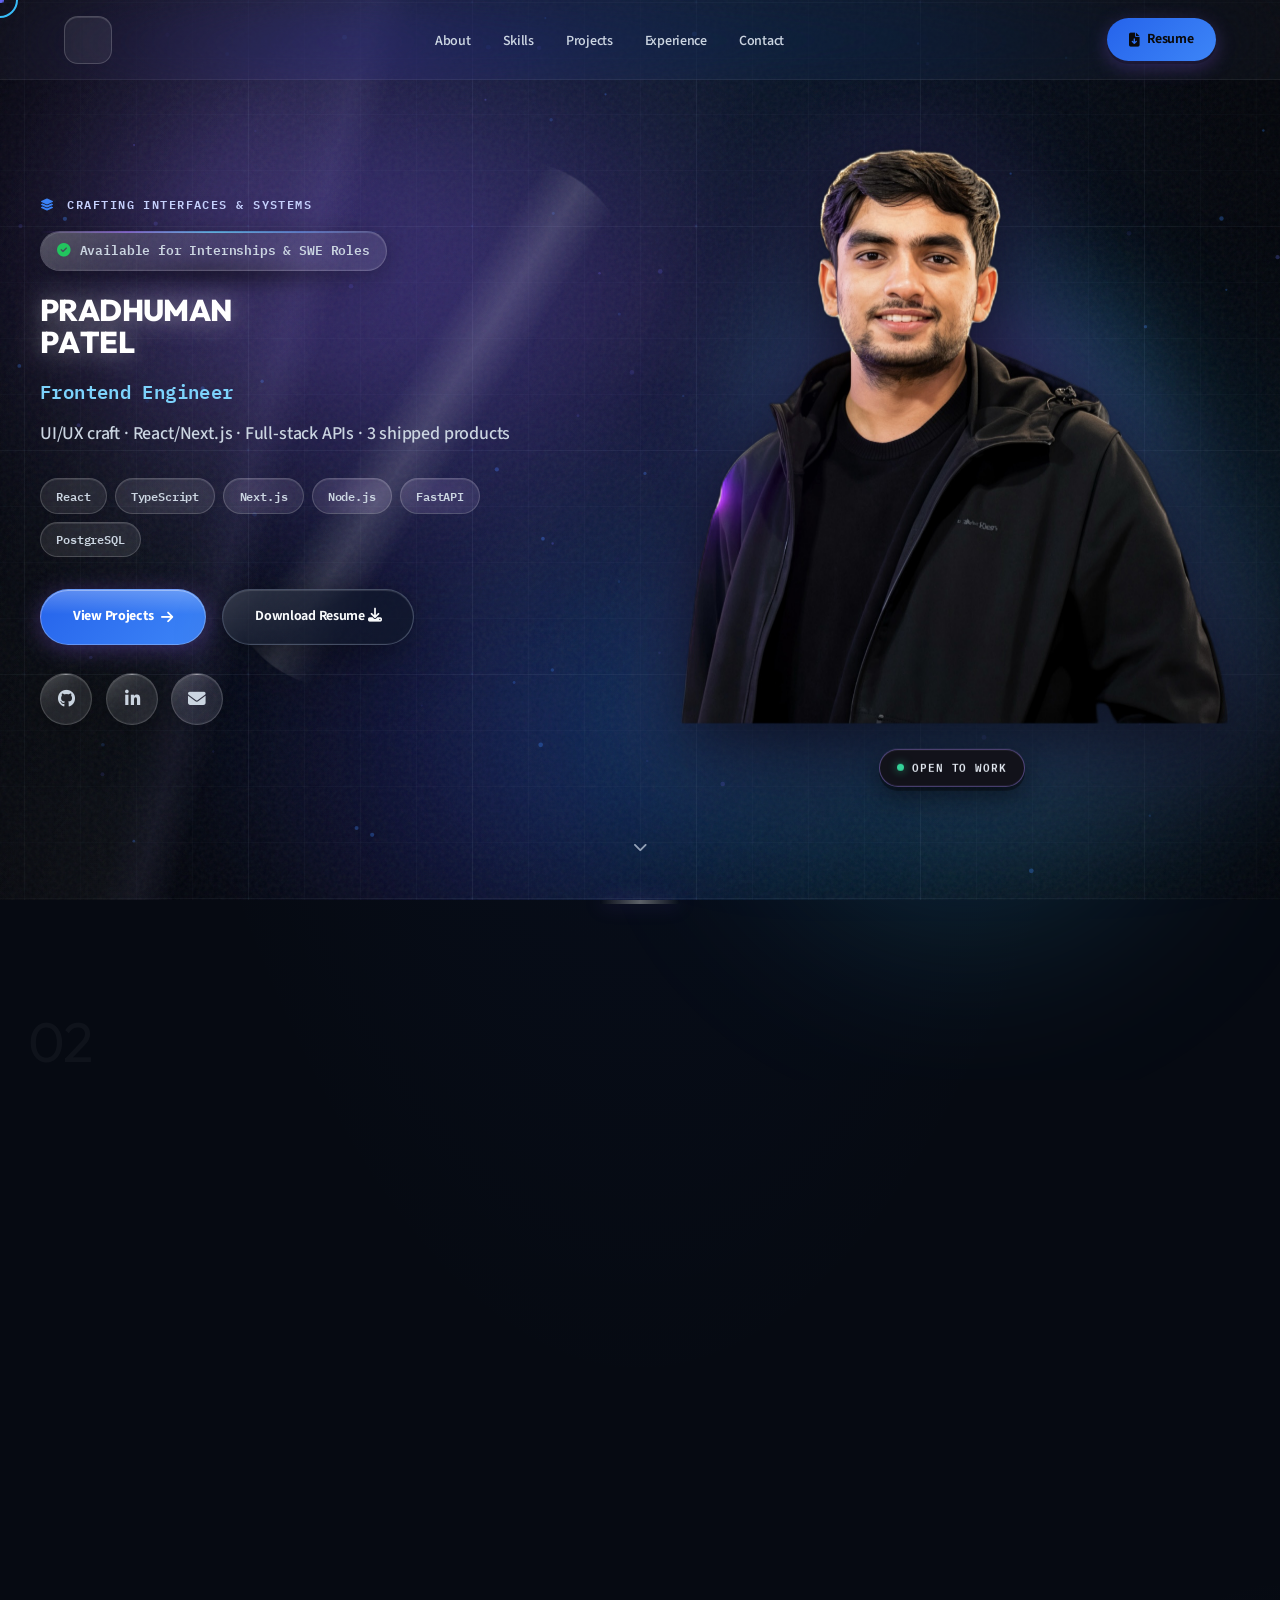
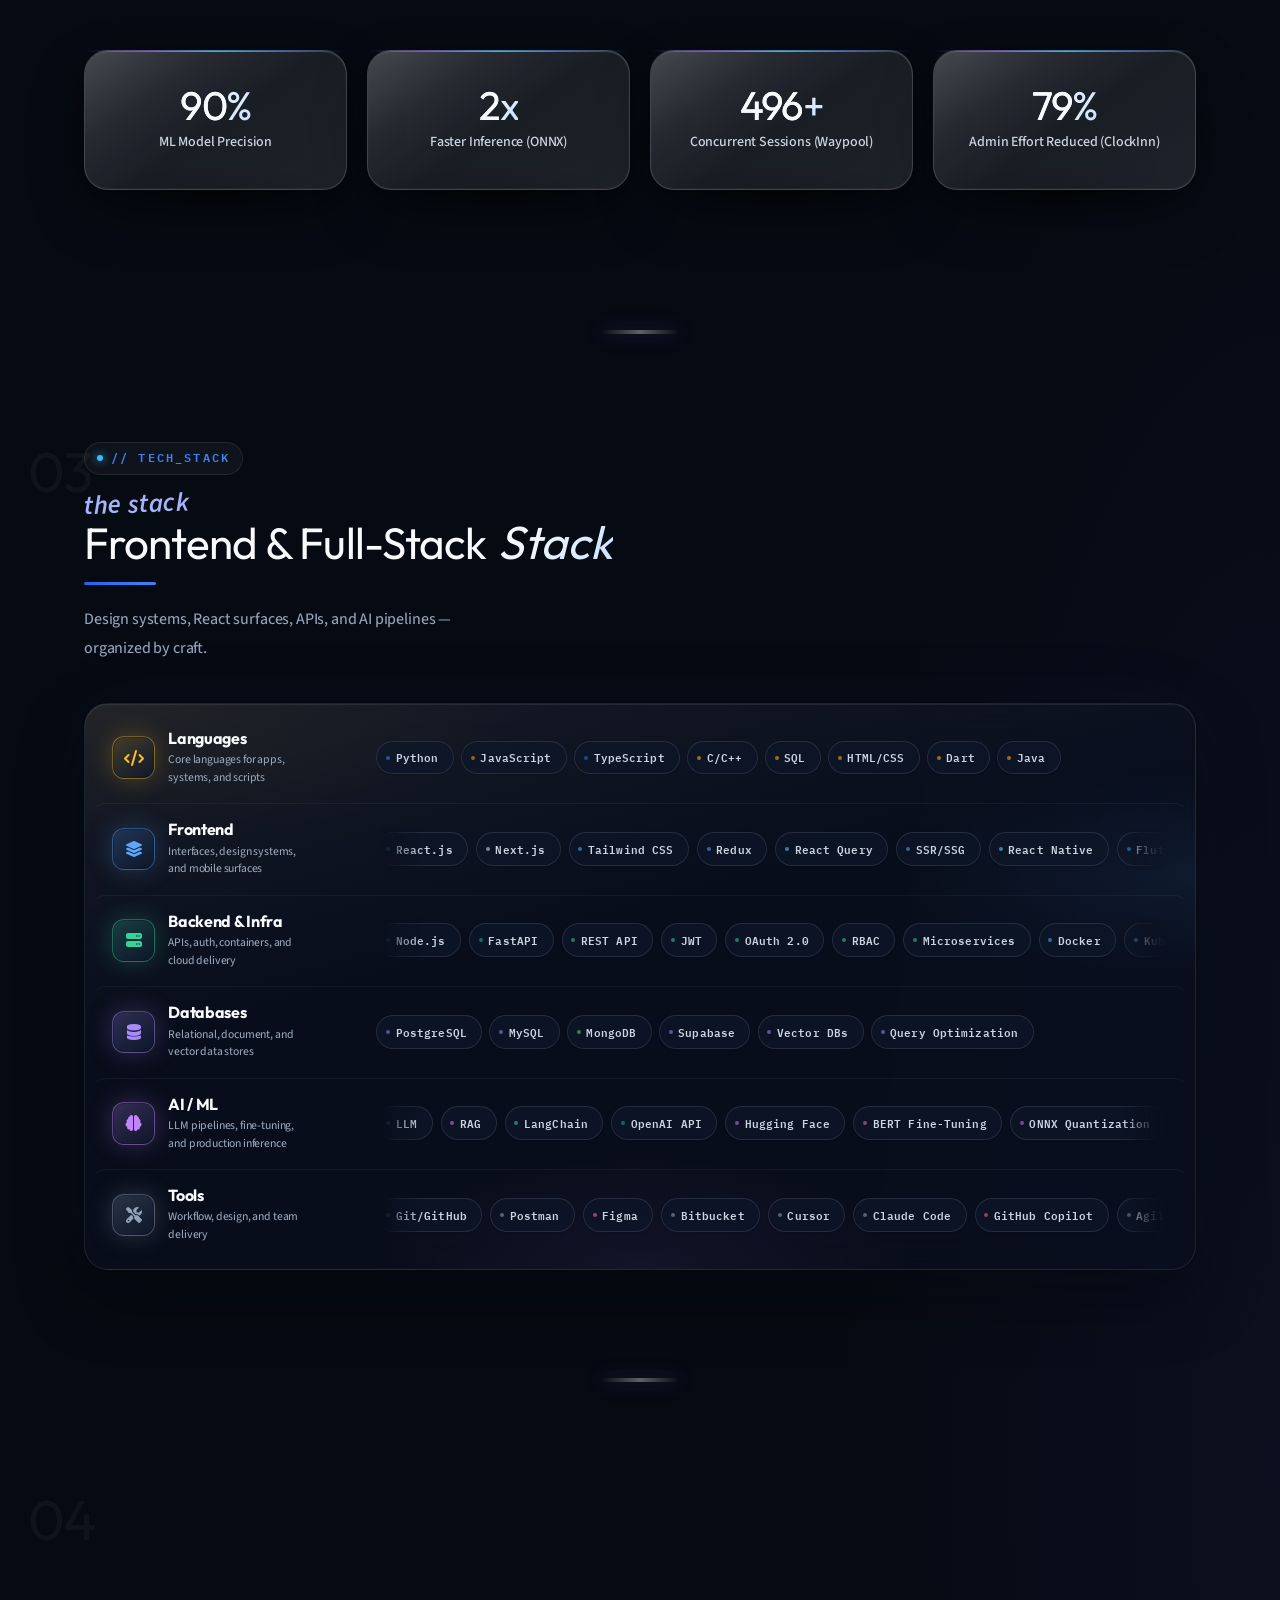
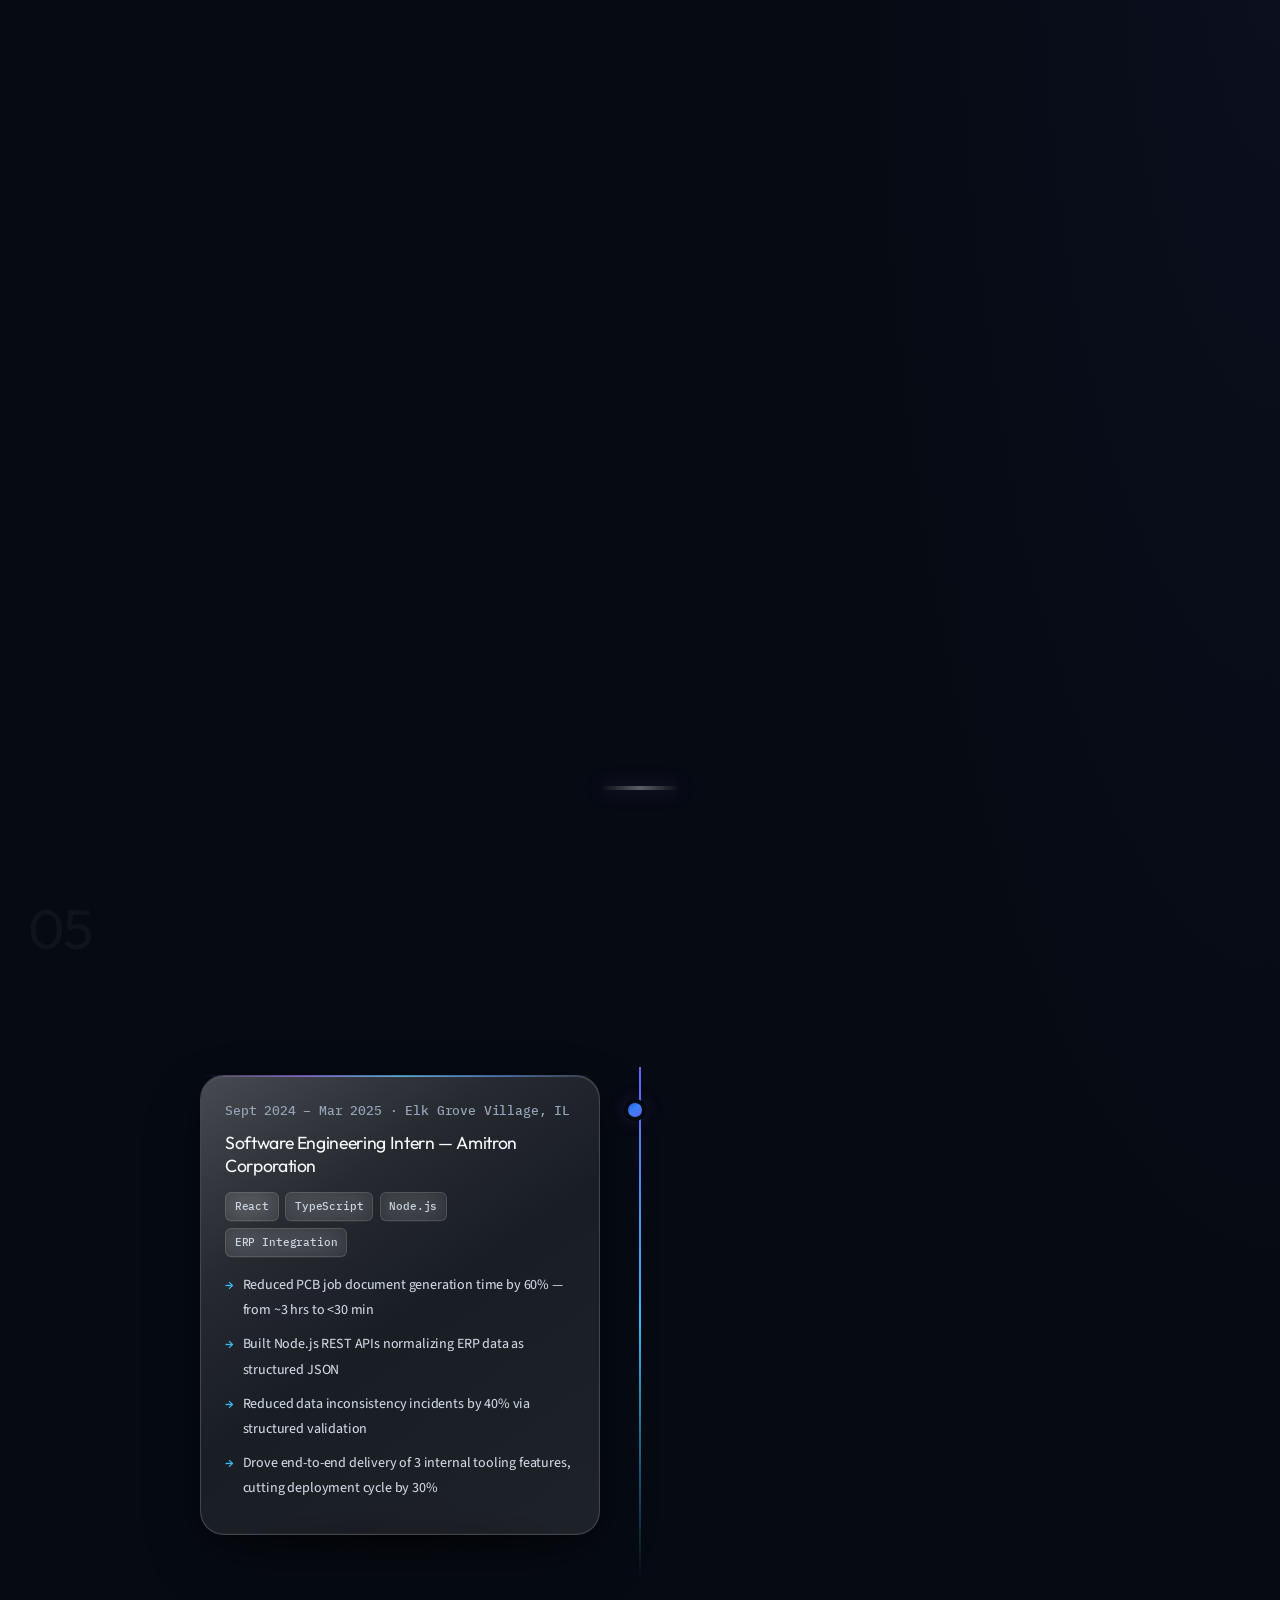
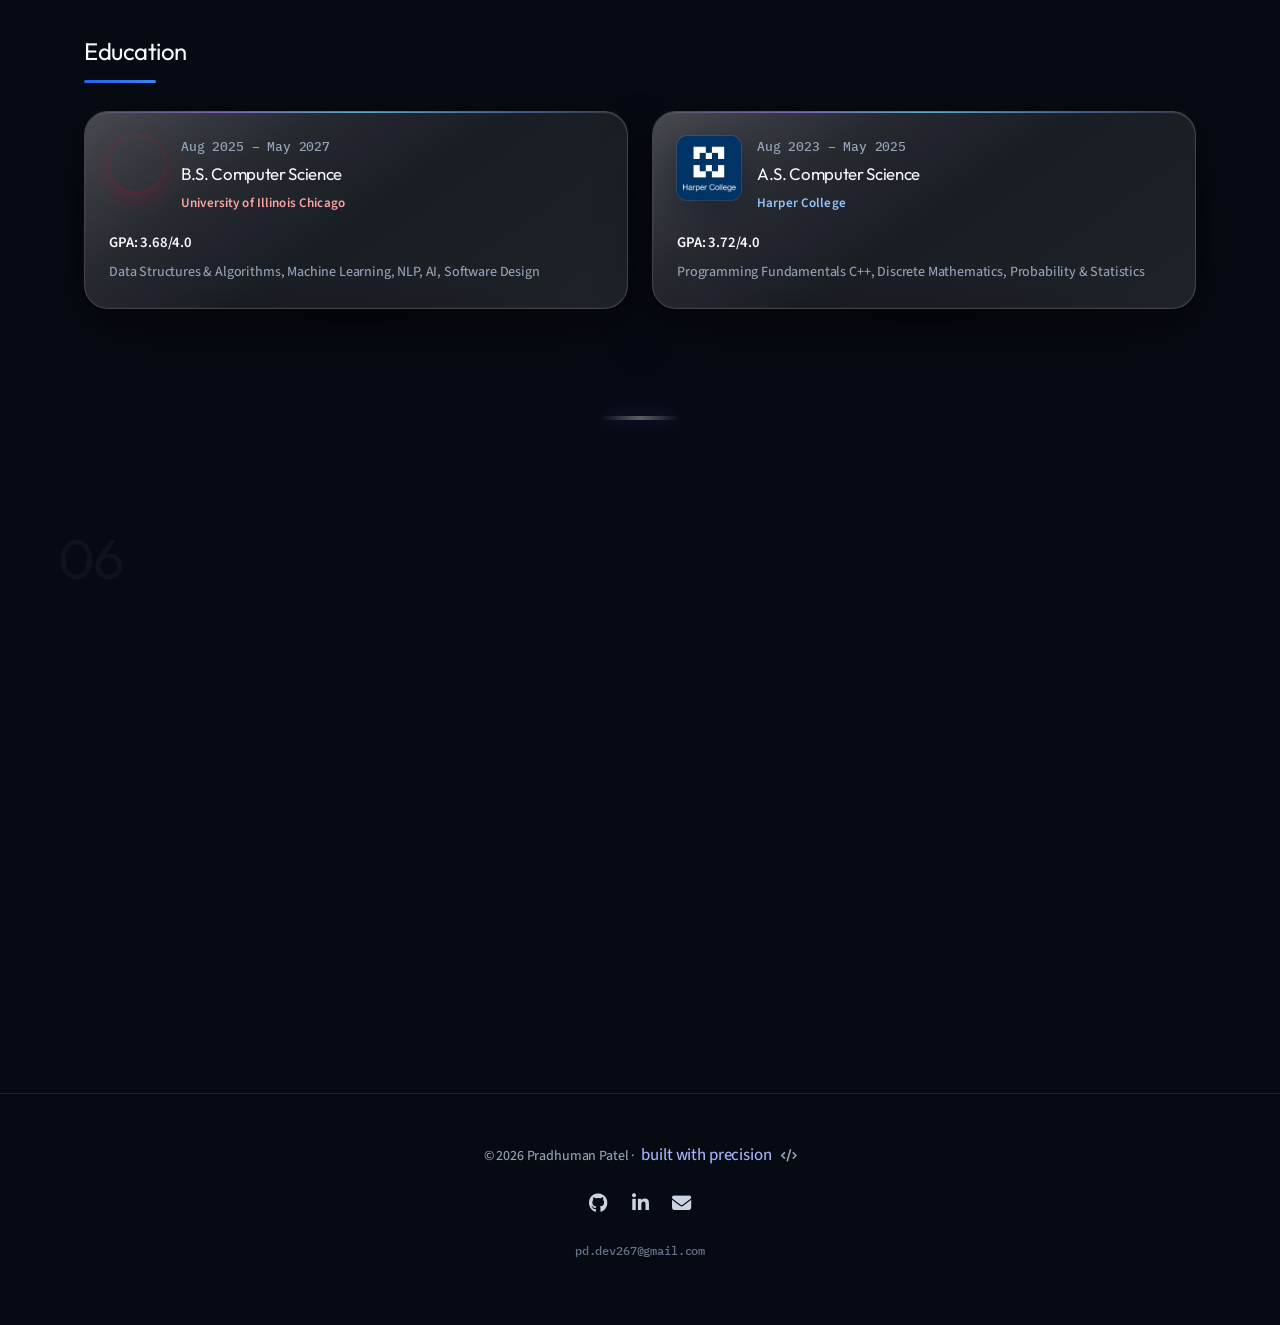
==== index.html @ 62d2b1fe "Initial portfolio site for Pradhuman Patel. Static multi-page site with hero portrait, interactive t" ====
<!DOCTYPE html>
<html lang="en">
<head>
  <meta charset="UTF-8">
  <meta name="viewport" content="width=device-width, initial-scale=1.0">
  <meta name="description" content="Pradhuman Patel — Full-Stack & AI Engineer. CS @ UIC. Building production apps with AI/ML and modern web stacks.">
  <title>Pradhuman Patel | Full-Stack & AI Engineer</title>
  <link rel="preconnect" href="https://fonts.googleapis.com">
  <link rel="preconnect" href="https://fonts.gstatic.com" crossorigin>
  <link href="https://fonts.googleapis.com/css2?family=IBM+Plex+Mono:wght@400;500;600&family=Outfit:wght@400;500;600;700;800&family=Source+Sans+3:ital,wght@0,400;0,500;0,600;0,700;1,400&display=swap" rel="stylesheet">
  <link rel="stylesheet" href="https://cdnjs.cloudflare.com/ajax/libs/font-awesome/6.5.1/css/all.min.css" crossorigin="anonymous">
  <link rel="stylesheet" href="css/shared.css">
  <link rel="stylesheet" href="css/glass.css">
  <link rel="stylesheet" href="css/home.css">
  <link rel="stylesheet" href="css/animations.css">
  <link rel="stylesheet" href="css/typography.css">
  <link rel="stylesheet" href="css/effects.css">
  <link rel="stylesheet" href="css/hero-portrait.css">
  <link rel="stylesheet" href="css/hero-polish.css">
  <link rel="stylesheet" href="css/code-terminal.css">
  <link rel="stylesheet" href="css/skills-stack.css">
  <link rel="stylesheet" href="css/projects-showcase.css">
  <link rel="stylesheet" href="css/contact-section.css">
</head>
<body>
  <a href="#main-content" class="skip-link">Skip to content</a>
  <div aria-hidden="true">
    <div class="mesh-bg">
      <div class="mesh-blob mesh-blob-1"></div>
      <div class="mesh-blob mesh-blob-2"></div>
      <div class="mesh-blob mesh-blob-3"></div>
      <div class="mesh-blob mesh-blob-4"></div>
    </div>
  </div>
  <canvas id="grid-canvas" aria-hidden="true"></canvas>
  <canvas id="particle-canvas" aria-hidden="true"></canvas>

  <div class="cursor-dot" id="cursor-dot" aria-hidden="true"></div>
  <div class="cursor-ring" id="cursor-ring" aria-hidden="true"></div>

  <header class="navbar" id="navbar">
    <a href="#hero" class="logo-badge neo" aria-label="Home">PP</a>
    <nav>
      <ul class="nav-links" id="nav-links">
        <li><a href="#about" data-section="about">About</a></li>
        <li><a href="#skills" data-section="skills">Skills</a></li>
        <li><a href="#projects" data-section="projects">Projects</a></li>
        <li><a href="#experience" data-section="experience">Experience</a></li>
        <li><a href="#contact" data-section="contact">Contact</a></li>
      </ul>
    </nav>
    <a href="#" class="btn-resume-nav" id="resume-download-nav"><i class="fa-solid fa-file-arrow-down" aria-hidden="true"></i> Resume</a>
    <button class="hamburger" id="hamburger" aria-label="Toggle menu" aria-expanded="false">
      <span></span><span></span><span></span>
    </button>
  </header>

  <nav class="mobile-nav" id="mobile-nav" aria-hidden="true">
    <a href="#about">About</a>
    <a href="#skills">Skills</a>
    <a href="#projects">Projects</a>
    <a href="#experience">Experience</a>
    <a href="#contact">Contact</a>
    <a href="#" id="resume-mobile">Download Resume</a>
  </nav>

  <main class="page-wrap" id="main-content">
    <section id="hero">
      <div class="hero-aurora" aria-hidden="true"></div>
      <div class="hero-beam" aria-hidden="true"></div>
      <div class="hero-grain" aria-hidden="true"></div>
      <div class="hero-grid">
        <div class="hero-copy">
          <div class="hero-inner">
            <p class="hero-role-tag reveal" id="hero-role-tag"><i class="fa-solid fa-layer-group" aria-hidden="true"></i> Crafting interfaces &amp; systems</p>
            <div class="card-scene hero-badge-scene reveal" id="hero-badge-wrap" style="width:fit-content;margin:0 0 1.5rem;">
              <div class="card-3d">
                <div class="card-3d-floor"></div>
                <div class="card-3d-rim"></div>
                <div class="card-3d-shine"></div>
                <div class="card-3d-surface hero-badge" id="hero-badge"><i class="fa-solid fa-circle-check status-icon" aria-hidden="true"></i><span>Available for Internships &amp; SWE Roles</span></div>
              </div>
            </div>
            <h1 class="hero-name" id="hero-name" aria-label="Pradhuman Patel"></h1>
            <p class="hero-subtitle" id="hero-subtitle"></p>
            <p class="hero-bio" id="hero-bio">UI/UX craft · React/Next.js · Full-stack APIs · 3 shipped products</p>
            <div class="hero-stack reveal" id="hero-stack">
              <span>React</span><span>TypeScript</span><span>Next.js</span><span>Node.js</span><span>FastAPI</span><span>PostgreSQL</span>
            </div>
            <div class="hero-ctas" id="hero-ctas">
              <a href="#projects" class="btn-primary interactive">View Projects <i class="fa-solid fa-arrow-right" aria-hidden="true"></i></a>
              <a href="#" class="btn-glass interactive" id="resume-hero">Download Resume <i class="fa-solid fa-download" aria-hidden="true"></i></a>
            </div>
            <div class="hero-socials" id="hero-socials">
              <a href="https://github.com/Pd-Patel-dev" class="social-btn interactive" target="_blank" rel="noopener noreferrer" aria-label="GitHub">
                <span class="card-scene social-scene"><span class="card-3d"><span class="card-3d-surface"><i class="fa-brands fa-github"></i></span></span></span>
              </a>
              <a href="https://linkedin.com/in/pradhuman-patel" class="social-btn interactive" target="_blank" rel="noopener noreferrer" aria-label="LinkedIn">
                <span class="card-scene social-scene"><span class="card-3d"><span class="card-3d-surface"><i class="fa-brands fa-linkedin-in"></i></span></span></span>
              </a>
              <a href="mailto:pd.dev267@gmail.com" class="social-btn interactive" aria-label="Email">
                <span class="card-scene social-scene"><span class="card-3d"><span class="card-3d-surface"><i class="fa-solid fa-envelope"></i></span></span></span>
              </a>
            </div>
          </div>
        </div>

        <div class="hero-portrait-col" id="hero-portrait-wrap">
          <figure class="hero-portrait hero-portrait--3d" id="hero-portrait">
            <div class="portrait-depth" id="portrait-depth">
              <div class="portrait-aurora" aria-hidden="true"></div>
              <div class="portrait-shadow-floor" aria-hidden="true"></div>
              <div class="portrait-pedestal" aria-hidden="true"></div>
              <div class="portrait-stage" id="portrait-scene">
                <div class="portrait-img-3d">
                  <div class="portrait-edge-glow" aria-hidden="true"></div>
                  <div class="portrait-light-sweep" aria-hidden="true"></div>
                  <img src="assets/profile-cutout.png" alt="Pradhuman Patel — Full-Stack &amp; AI Engineer" class="hero-portrait-img" id="hero-portrait-img" width="1054" height="1110" loading="eager" decoding="async">
                </div>
              </div>
            </div>
            <p class="portrait-status"><span class="pulse-dot" aria-hidden="true"></span> Open to work</p>
          </figure>
        </div>

      </div>
      <div class="scroll-indicator" aria-hidden="true"><i class="fa-solid fa-chevron-down"></i></div>
    </section>


    <div class="section-divider" aria-hidden="true"></div>

    <section id="about">
      <header class="section-header">
        <p class="section-label reveal">// about_me</p>
        <span class="section-flourish reveal">about me</span>
        <h2 class="section-heading reveal">Building Things That <span class="heading-hand">Ship</span></h2>
      </header>
      <div class="about-grid">
        <div class="about-text reveal prose">
          <p>I'm a CS student at UIC (May 2027) obsessed with <strong>pixel-perfect interfaces</strong> and <strong>full-stack systems that ship</strong>. I design and build end-to-end — React/Next.js surfaces with intentional motion, accessibility, and zero layout clash, backed by FastAPI &amp; Node APIs.</p>
          <p>Three production apps in the wild: LLM email pipelines, payroll SaaS, and real-time ride-sharing. I care about crisp UX hierarchy, 60fps interactions, and measurable outcomes — 60–80% workflow cuts, 3× faster inference, 500+ concurrent sessions.</p>
          <p>Looking for frontend-heavy SWE, full-stack, and AI engineer roles where craft and velocity both matter.</p>
          <div class="badges-row">
            <div class="card-scene" style="width:fit-content;">
              <div class="card-3d"><div class="card-3d-surface status-badge"><i class="fa-solid fa-location-dot"></i> Chicago, IL</div></div>
            </div>
            <div class="card-scene" style="width:fit-content;">
              <div class="card-3d"><div class="card-3d-surface status-badge"><span class="status-dot"></span> Open to Work</div></div>
            </div>
          </div>
        </div>
        <div class="card-scene terminal-wrap reveal reveal-delay-1" id="terminal-card">
          <div class="card-3d">
            <div class="card-3d-floor"></div>
            <div class="card-3d-rim"></div>
            <div class="card-3d-shine"></div>
            <div class="card-3d-surface terminal" id="code-terminal">
              <div class="terminal-header">
                <div class="terminal-dots"><span></span><span></span><span></span></div>
                <div class="terminal-tabs">
                  <span class="terminal-tab is-active" id="terminal-tab-file">
                    <i class="fa-solid fa-file-code" aria-hidden="true"></i> pradhuman.json
                  </span>
                  <span class="terminal-tab is-idle">portfolio.tsx</span>
                </div>
                <span class="terminal-status" id="terminal-status" aria-live="polite">
                  <span class="status-led"></span>
                  <span class="status-text">idle</span>
                </span>
              </div>
              <div class="terminal-editor">
                <div class="terminal-gutter" id="terminal-gutter" aria-hidden="true"></div>
                <pre class="terminal-code-wrap" id="terminal-content"><code id="terminal-code"></code></pre>
                <div class="terminal-vignette" aria-hidden="true"></div>
                <div class="terminal-scanline" aria-hidden="true"></div>
                <div class="terminal-glow" aria-hidden="true"></div>
              </div>
              <div class="terminal-run" id="terminal-run" hidden>
                <div class="run-progress" id="terminal-progress" aria-hidden="true">
                  <div class="run-progress-bar" id="terminal-progress-bar"></div>
                </div>
                <div class="run-line run-cmd" id="terminal-run-cmd"></div>
                <div class="run-log" id="terminal-run-log"></div>
              </div>
            </div>
          </div>
        </div>
      </div>
      <div class="stats-grid">
        <div class="card-scene reveal">
          <div class="card-3d stat-card-3d" data-target="91" data-suffix="%">
            <div class="card-3d-floor"></div>
            <div class="card-3d-rim"></div>
            <div class="card-3d-shine"></div>
            <div class="card-3d-surface">
              <div class="stat-value"><span class="counter">0</span>%</div>
              <p class="stat-label">ML Model Precision</p>
            </div>
          </div>
        </div>
        <div class="card-scene reveal reveal-delay-1">
          <div class="card-3d stat-card-3d" data-target="3" data-suffix="x">
            <div class="card-3d-floor"></div>
            <div class="card-3d-rim"></div>
            <div class="card-3d-shine"></div>
            <div class="card-3d-surface">
              <div class="stat-value"><span class="counter">0</span>x</div>
              <p class="stat-label">Faster Inference (ONNX)</p>
            </div>
          </div>
        </div>
        <div class="card-scene reveal reveal-delay-2">
          <div class="card-3d stat-card-3d" data-target="500" data-suffix="+">
            <div class="card-3d-floor"></div>
            <div class="card-3d-rim"></div>
            <div class="card-3d-shine"></div>
            <div class="card-3d-surface">
              <div class="stat-value"><span class="counter">0</span>+</div>
              <p class="stat-label">Concurrent Sessions (Waypool)</p>
            </div>
          </div>
        </div>
        <div class="card-scene reveal reveal-delay-3">
          <div class="card-3d stat-card-3d" data-target="80" data-suffix="%">
            <div class="card-3d-floor"></div>
            <div class="card-3d-rim"></div>
            <div class="card-3d-shine"></div>
            <div class="card-3d-surface">
              <div class="stat-value"><span class="counter">0</span>%</div>
              <p class="stat-label">Admin Effort Reduced (ClockInn)</p>
            </div>
          </div>
        </div>
      </div>
    </section>

    <div class="section-divider" aria-hidden="true"></div>

    <section id="skills" class="skills-section">
      <header class="section-header">
        <p class="section-label reveal">// tech_stack</p>
        <span class="section-flourish reveal">the stack</span>
        <h2 class="section-heading reveal">Frontend &amp; Full-Stack <span class="heading-hand">Stack</span></h2>
      </header>
      <p class="section-intro reveal">Design systems, React surfaces, APIs, and AI pipelines — organized by craft.</p>
      <div class="stack-board reveal" id="stack-board" aria-label="Technology stack by category"></div>
    </section>

    <div class="section-divider" aria-hidden="true"></div>

    <section id="projects">
      <header class="section-header">
        <p class="section-label reveal">// featured_projects</p>
        <span class="section-flourish reveal">shipped work</span>
        <h2 class="section-heading reveal">What I've <span class="heading-hand">Shipped</span></h2>
      </header>
      <p class="section-intro reveal">Production-grade full-stack &amp; frontend systems — open each case study for architecture, UI decisions, and metrics.</p>
      <div class="projects-stage">
      <div class="projects-grid">
        <div class="card-scene project-scene reveal">
          <article class="card-3d project-card-3d">
            <div class="card-3d-floor"></div>
            <div class="card-3d-rim"></div>
            <div class="card-3d-shine"></div>
            <div class="card-3d-surface">
              <a href="projects/email-tracker.html" class="card-main-link">
                <figure class="card-visual card-visual-ai">
                  <img
                    src="assets/projects/email-tracker-thumb.png"
                    srcset="assets/projects/email-tracker-thumb.png 640w, assets/projects/email-tracker.jpg 1200w"
                    sizes="(max-width: 640px) 88vw, (max-width: 1024px) 50vw, 33vw"
                    alt="Email Tracker — AI classification dashboard"
                    width="640"
                    height="400"
                    loading="lazy"
                    decoding="async"
                  >
                  <span class="card-visual-shine" aria-hidden="true"></span>
                  <span class="project-badge badge-ai">AI/ML Pipeline</span>
                </figure>
                <div class="card-body">
                  <h3>AI-Powered Job Application Email Tracker</h3>
                  <p>3-stage email classification: rules → BERT → LLM fallback.</p>
                  <ul class="project-tech" aria-label="Technologies">
                    <li>Python</li><li>BERT</li><li>FastAPI</li><li>ONNX</li>
                  </ul>
                  <ul class="project-metrics">
                    <li>91% precision · 10K+ samples</li>
                    <li>3× faster ONNX inference</li>
                  </ul>
                </div>
              </a>
              <div class="card-footer">
                <a href="projects/email-tracker.html" class="card-cta interactive">View project <i class="fa-solid fa-arrow-right"></i></a>
                <div class="card-actions">
                  <a href="https://github.com/Pd-Patel-dev" class="card-action-btn interactive" target="_blank" rel="noopener noreferrer" aria-label="GitHub"><i class="fa-brands fa-github"></i></a>
                </div>
              </div>
            </div>
          </article>
        </div>
        <div class="card-scene project-scene reveal reveal-delay-1">
          <article class="card-3d project-card-3d">
            <div class="card-3d-floor"></div>
            <div class="card-3d-rim"></div>
            <div class="card-3d-shine"></div>
            <div class="card-3d-surface">
              <a href="projects/clockinn.html" class="card-main-link">
                <figure class="card-visual card-visual-saas">
                  <img
                    src="assets/projects/clockinn-thumb.png"
                    srcset="assets/projects/clockinn-thumb.png 640w, assets/projects/clockinn.jpg 1200w"
                    sizes="(max-width: 640px) 88vw, (max-width: 1024px) 50vw, 33vw"
                    alt="ClockInn Pro — time tracking dashboard"
                    width="640"
                    height="400"
                    loading="lazy"
                    decoding="async"
                  >
                  <span class="card-visual-shine" aria-hidden="true"></span>
                  <span class="project-badge badge-saas">Full-Stack SaaS</span>
                </figure>
                <div class="card-body">
                  <h3>ClockInn-Pro: Employee Time Tracking</h3>
                  <p>Payroll & time-tracking SaaS for teams up to 50.</p>
                  <ul class="project-tech" aria-label="Technologies">
                    <li>React</li><li>Node.js</li><li>PostgreSQL</li><li>JWT</li>
                  </ul>
                  <ul class="project-metrics">
                    <li>80% less admin effort</li>
                    <li>Zero auth incidents</li>
                  </ul>
                </div>
              </a>
              <div class="card-footer">
                <a href="projects/clockinn.html" class="card-cta interactive">View project <i class="fa-solid fa-arrow-right"></i></a>
                <div class="card-actions">
                  <a href="https://github.com/Pd-Patel-dev" class="card-action-btn interactive" target="_blank" rel="noopener noreferrer" aria-label="GitHub"><i class="fa-brands fa-github"></i></a>
                </div>
              </div>
            </div>
          </article>
        </div>
        <div class="card-scene project-scene reveal reveal-delay-2">
          <article class="card-3d project-card-3d">
            <div class="card-3d-floor"></div>
            <div class="card-3d-rim"></div>
            <div class="card-3d-shine"></div>
            <div class="card-3d-surface">
              <a href="projects/waypool.html" class="card-main-link">
                <figure class="card-visual card-visual-mobile">
                  <img
                    src="assets/projects/waypool-thumb.png"
                    srcset="assets/projects/waypool-thumb.png 640w, assets/projects/waypool.jpg 1200w"
                    sizes="(max-width: 640px) 88vw, (max-width: 1024px) 50vw, 33vw"
                    alt="Waypool — ride-sharing mobile apps"
                    width="640"
                    height="400"
                    loading="lazy"
                    decoding="async"
                  >
                  <span class="card-visual-shine" aria-hidden="true"></span>
                  <span class="project-badge badge-mobile">Mobile Platform</span>
                </figure>
                <div class="card-body">
                  <h3>Waypool — Ride-Sharing Platform</h3>
                  <p>3-app ride-sharing with real-time GPS & Stripe.</p>
                  <ul class="project-tech" aria-label="Technologies">
                    <li>Flutter</li><li>Node.js</li><li>WebSocket</li><li>Stripe</li>
                  </ul>
                  <ul class="project-metrics">
                    <li>500+ concurrent sessions</li>
                    <li>Sub-100ms WebSocket events</li>
                  </ul>
                </div>
              </a>
              <div class="card-footer">
                <a href="projects/waypool.html" class="card-cta interactive">View project <i class="fa-solid fa-arrow-right"></i></a>
                <div class="card-actions">
                  <a href="https://github.com/Pd-Patel-dev" class="card-action-btn interactive" target="_blank" rel="noopener noreferrer" aria-label="GitHub"><i class="fa-brands fa-github"></i></a>
                </div>
              </div>
            </div>
          </article>
        </div>
      </div>
      </div>
    </section>

    <div class="section-divider" aria-hidden="true"></div>

    <section id="experience">
      <header class="section-header">
        <p class="section-label reveal">// work_experience</p>
        <span class="section-flourish reveal">experience</span>
        <h2 class="section-heading reveal">Where I've <span class="heading-hand">Contributed</span></h2>
      </header>
      <div class="timeline">
        <div class="timeline-item reveal">
          <span class="timeline-dot"></span>
          <div class="card-scene exp-scene">
            <div class="card-3d exp-card-3d">
              <div class="card-3d-floor"></div>
              <div class="card-3d-rim"></div>
              <div class="card-3d-shine"></div>
              <div class="card-3d-surface">
            <p class="exp-meta">Sept 2024 – Mar 2025 · Elk Grove Village, IL</p>
            <h3>Software Engineering Intern — Amitron Corporation</h3>
            <div class="exp-tags">
              <span class="exp-tag">React</span>
              <span class="exp-tag">TypeScript</span>
              <span class="exp-tag">Node.js</span>
              <span class="exp-tag">ERP Integration</span>
            </div>
            <ul>
              <li>Reduced PCB job document generation time by 60% — from ~3 hrs to &lt;30 min</li>
              <li>Built Node.js REST APIs normalizing ERP data as structured JSON</li>
              <li>Reduced data inconsistency incidents by 40% via structured validation</li>
              <li>Drove end-to-end delivery of 3 internal tooling features, cutting deployment cycle by 30%</li>
            </ul>
              </div>
            </div>
          </div>
        </div>
      </div>
      <div class="edu-section">
        <h3 class="section-heading reveal" style="font-size: 1.5rem;">Education</h3>
        <div class="edu-grid">
          <div class="card-scene edu-scene reveal">
            <div class="card-3d edu-card-3d">
              <div class="card-3d-floor"></div>
              <div class="card-3d-rim"></div>
              <div class="card-3d-shine"></div>
              <div class="card-3d-surface edu-card-uic">
                <div class="edu-card-brand">
                  <img
                    src="assets/uic-logo.png"
                    alt="University of Illinois Chicago logo"
                    class="edu-logo edu-logo-uic"
                    width="56"
                    height="56"
                    loading="lazy"
                    decoding="async"
                  >
                  <div class="edu-card-brand-text">
                    <p class="exp-meta">Aug 2025 – May 2027</p>
                    <h3>B.S. Computer Science</h3>
                    <p class="edu-institution edu-institution-uic">University of Illinois Chicago</p>
                  </div>
                </div>
                <p class="edu-gpa">GPA: 3.68/4.0</p>
                <p class="edu-courses">Data Structures & Algorithms, Machine Learning, NLP, AI, Software Design</p>
              </div>
            </div>
          </div>
          <div class="card-scene edu-scene reveal reveal-delay-1">
            <div class="card-3d edu-card-3d">
              <div class="card-3d-floor"></div>
              <div class="card-3d-rim"></div>
              <div class="card-3d-shine"></div>
              <div class="card-3d-surface edu-card-harper">
                <div class="edu-card-brand">
                  <img
                    src="assets/harper-logo.png"
                    alt="Harper College logo"
                    class="edu-logo edu-logo-harper"
                    width="64"
                    height="64"
                    loading="lazy"
                    decoding="async"
                  >
                  <div class="edu-card-brand-text">
                    <p class="exp-meta">Aug 2023 – May 2025</p>
                    <h3>A.S. Computer Science</h3>
                    <p class="edu-institution edu-institution-harper">Harper College</p>
                  </div>
                </div>
                <p class="edu-gpa">GPA: 3.72/4.0</p>
                <p class="edu-courses">Programming Fundamentals C++, Discrete Mathematics, Probability & Statistics</p>
              </div>
            </div>
          </div>
        </div>
      </div>
    </section>

    <div class="section-divider" aria-hidden="true"></div>

    <section id="contact" class="contact-section">
      <div class="contact-shell reveal">
        <div class="contact-layout">
          <div class="contact-intro">
            <p class="section-label reveal">// get_in_touch</p>
            <span class="section-flourish reveal">let's talk</span>
            <h2 class="section-heading reveal">Let's Build <span class="heading-hand">Something</span></h2>
            <p class="contact-sub reveal">Frontend &middot; full-stack &middot; AI systems &middot; internships &amp; SWE roles starting 2026.</p>
            <div class="contact-status reveal" role="status">
              <span class="contact-status-dot" aria-hidden="true"></span>
              <span>Available for roles &middot; Chicago / remote</span>
            </div>
            <a href="mailto:pd.dev267@gmail.com?subject=Hello%20Pradhuman" class="btn-primary contact-hero-cta interactive reveal">
              Start a conversation <i class="fa-solid fa-paper-plane" aria-hidden="true"></i>
            </a>
          </div>

          <div class="contact-panel reveal reveal-delay-1">
            <div class="contact-panel-chrome" aria-hidden="true">
              <span class="contact-panel-dot"></span>
              <span class="contact-panel-dot"></span>
              <span class="contact-panel-dot"></span>
              <span class="contact-panel-title">connect.sh</span>
            </div>
            <ul class="contact-channels">
              <li>
                <a href="mailto:pd.dev267@gmail.com" class="contact-channel" data-contact="email">
                  <span class="contact-channel-icon" aria-hidden="true"><i class="fa-solid fa-envelope"></i></span>
                  <span class="contact-channel-body">
                    <span class="contact-channel-label">Email</span>
                    <span class="contact-channel-value">pd.dev267@gmail.com</span>
                  </span>
                  <span class="contact-channel-action" aria-hidden="true"><i class="fa-solid fa-copy"></i></span>
                </a>
              </li>
              <li>
                <a href="https://linkedin.com/in/pradhuman-patel" class="contact-channel" target="_blank" rel="noopener noreferrer" data-contact="linkedin">
                  <span class="contact-channel-icon" aria-hidden="true"><i class="fa-brands fa-linkedin-in"></i></span>
                  <span class="contact-channel-body">
                    <span class="contact-channel-label">LinkedIn</span>
                    <span class="contact-channel-value">pradhuman-patel</span>
                  </span>
                  <span class="contact-channel-action" aria-hidden="true"><i class="fa-solid fa-arrow-up-right-from-square"></i></span>
                </a>
              </li>
              <li>
                <a href="https://github.com/Pd-Patel-dev" class="contact-channel" target="_blank" rel="noopener noreferrer" data-contact="github">
                  <span class="contact-channel-icon" aria-hidden="true"><i class="fa-brands fa-github"></i></span>
                  <span class="contact-channel-body">
                    <span class="contact-channel-label">GitHub</span>
                    <span class="contact-channel-value">Pd-Patel-dev</span>
                  </span>
                  <span class="contact-channel-action" aria-hidden="true"><i class="fa-solid fa-arrow-up-right-from-square"></i></span>
                </a>
              </li>
              <li>
                <div class="contact-channel contact-channel-static" id="location-card" tabindex="0">
                  <span class="contact-channel-icon" aria-hidden="true"><i class="fa-solid fa-location-dot"></i></span>
                  <span class="contact-channel-body">
                    <span class="contact-channel-label">Based in</span>
                    <span class="contact-channel-value">Chicago, IL &middot; CST</span>
                  </span>
                  <span class="contact-channel-action" aria-hidden="true"><i class="fa-solid fa-map-pin"></i></span>
                </div>
              </li>
            </ul>
            <p class="contact-panel-hint" id="contact-hint" aria-live="polite">Tap email to copy &middot; links open in a new tab</p>
          </div>
        </div>
      </div>
    </section>

  </main>

  <footer>
    <p class="footer-tagline">© 2026 Pradhuman Patel · <span class="footer-hand">built with precision</span><i class="fa-solid fa-code" aria-hidden="true"></i></p>
    <div class="footer-socials">
      <a href="https://github.com/Pd-Patel-dev" target="_blank" rel="noopener noreferrer" aria-label="GitHub"><i class="fa-brands fa-github"></i></a>
      <a href="https://linkedin.com/in/pradhuman-patel" target="_blank" rel="noopener noreferrer" aria-label="LinkedIn"><i class="fa-brands fa-linkedin-in"></i></a>
      <a href="mailto:pd.dev267@gmail.com" aria-label="Email"><i class="fa-solid fa-envelope"></i></a>
    </div>
    <p class="mono-email">pd.dev267@gmail.com</p>
  </footer>

  <button class="scroll-top neo" id="scroll-top" aria-label="Scroll to top"><i class="fa-solid fa-arrow-up"></i></button>

  <script src="js/skills-stack.js"></script>
  <script>
    (function () {
      const prefersReducedMotion = window.matchMedia('(prefers-reduced-motion: reduce)').matches;
      const isCoarsePointer = window.matchMedia('(pointer: coarse)').matches;
      const isMobile = window.matchMedia('(max-width: 1024px)').matches;
      const enableCursor = !prefersReducedMotion && !isCoarsePointer && !isMobile;

      /* Particle canvas */
      const canvas = document.getElementById('particle-canvas');
      const ctx = canvas.getContext('2d');
      let particles = [];
      const PARTICLE_COUNT = 75;

      function resizeCanvas() {
        canvas.width = window.innerWidth;
        canvas.height = window.innerHeight;
      }

      function initParticles() {
        particles = [];
        for (let i = 0; i < PARTICLE_COUNT; i++) {
          particles.push({
            x: Math.random() * canvas.width,
            y: Math.random() * canvas.height,
            vx: (Math.random() - 0.5) * 0.3,
            vy: (Math.random() - 0.5) * 0.3,
            r: Math.random() * 1.5 + 1,
            opacity: Math.random() * 0.3 + 0.1,
            indigo: Math.random() > 0.5
          });
        }
      }

      function drawParticles() {
        if (prefersReducedMotion) return;
        ctx.clearRect(0, 0, canvas.width, canvas.height);
        particles.forEach(p => {
          p.x += p.vx;
          p.y += p.vy;
          if (p.x < 0) p.x = canvas.width;
          if (p.x > canvas.width) p.x = 0;
          if (p.y < 0) p.y = canvas.height;
          if (p.y > canvas.height) p.y = 0;
          ctx.beginPath();
          ctx.arc(p.x, p.y, p.r, 0, Math.PI * 2);
          ctx.fillStyle = p.indigo
            ? `rgba(59, 130, 246, ${p.opacity})`
            : `rgba(99, 102, 241, ${p.opacity * 0.75})`;
          ctx.fill();
        });
        requestAnimationFrame(drawParticles);
      }

      resizeCanvas();
      initParticles();
      if (!prefersReducedMotion) drawParticles();
      window.addEventListener('resize', () => { resizeCanvas(); initParticles(); });

      /* Hero name — two rows: PRADHUMAN / PATEL */
      const heroName = document.getElementById('hero-name');
      const nameLines = ['PRADHUMAN', 'PATEL'];
      let letterIndex = 0;
      nameLines.forEach((line) => {
        const row = document.createElement('div');
        row.className = 'hero-name-line';
        line.split('').forEach((char) => {
          const span = document.createElement('span');
          span.className = 'letter';
          span.textContent = char;
          span.style.animationDelay = `${letterIndex * 0.035}s`;
          letterIndex++;
          row.appendChild(span);
        });
        heroName.appendChild(row);
      });

      /* Text scramble */
      const roles = [
        'Frontend Engineer',
        'Full-Stack Developer',
        'UI/UX · Design Systems',
        'AI Systems Builder'
      ];
      const subtitleEl = document.getElementById('hero-subtitle');
      const chars = 'ABCDEFGHIJKLMNOPQRSTUVWXYZabcdefghijklmnopqrstuvwxyz0123456789@#$%&';
      let roleIndex = 0;

      function scrambleTo(target, callback) {
        let iteration = 0;
        const maxIter = target.length * 3;
        const interval = setInterval(() => {
          subtitleEl.textContent = target
            .split('')
            .map((letter, i) => {
              if (letter === ' ') return ' ';
              if (i < iteration / 3) return target[i];
              return chars[Math.floor(Math.random() * chars.length)];
            })
            .join('');
          iteration++;
          if (iteration >= maxIter) {
            clearInterval(interval);
            subtitleEl.textContent = target;
            if (callback) callback();
          }
        }, 30);
      }

      function cycleRoles() {
        if (prefersReducedMotion) {
          subtitleEl.textContent = roles[roleIndex];
          roleIndex = (roleIndex + 1) % roles.length;
          setTimeout(cycleRoles, 4000);
          return;
        }
        scrambleTo(roles[roleIndex], () => {
          roleIndex = (roleIndex + 1) % roles.length;
          setTimeout(cycleRoles, 3000);
        });
      }

      /* Hero stagger reveal */
      setTimeout(() => {
        ['hero-role-tag', 'hero-badge-wrap', 'hero-subtitle', 'hero-bio', 'hero-stack', 'hero-ctas', 'hero-socials', 'hero-portrait'].forEach(id => {
          const el = document.getElementById(id);
          if (el) el.classList.add('visible');
        });
        cycleRoles();
      }, 400);


      /* IntersectionObserver */
      const revealObserver = new IntersectionObserver((entries) => {
        entries.forEach(entry => {
          if (!entry.isIntersecting) return;
          entry.target.classList.add('revealed');
          const stat3d = entry.target.querySelector('.stat-card-3d');
          if (stat3d) animateCounter(stat3d);
        });
      }, { threshold: 0.15, rootMargin: '0px 0px -50px 0px' });

      function observeReveals() {
        document.querySelectorAll('.reveal:not(.revealed), .timeline-item:not(.revealed)').forEach(el => revealObserver.observe(el));
      }
      window.observeReveals = observeReveals;
      observeReveals();

      const countersAnimated = new Set();
      function animateCounter(card) {
        if (countersAnimated.has(card)) return;
        countersAnimated.add(card);
        const target = parseInt(card.dataset.target, 10);
        const counterEl = card.querySelector('.counter');
        const duration = 1500;
        const start = performance.now();
        function update(now) {
          const progress = Math.min((now - start) / duration, 1);
          const eased = 1 - Math.pow(1 - progress, 3);
          counterEl.textContent = Math.floor(target * eased);
          if (progress < 1) requestAnimationFrame(update);
          else counterEl.textContent = target;
        }
        if (!prefersReducedMotion) requestAnimationFrame(update);
        else counterEl.textContent = target;
      }

      /* Custom cursor */
      if (enableCursor) {
        const dot = document.getElementById('cursor-dot');
        const ring = document.getElementById('cursor-ring');
        let mouseX = 0, mouseY = 0;
        let ringX = 0, ringY = 0;

        document.addEventListener('mousemove', (e) => {
          mouseX = e.clientX;
          mouseY = e.clientY;
          dot.style.left = mouseX + 'px';
          dot.style.top = mouseY + 'px';
        });

        function animateRing() {
          ringX += (mouseX - ringX) * 0.15;
          ringY += (mouseY - ringY) * 0.15;
          ring.style.left = ringX + 'px';
          ring.style.top = ringY + 'px';
          requestAnimationFrame(animateRing);
        }
        animateRing();

        document.querySelectorAll('.interactive, a, button').forEach(el => {
          el.addEventListener('mouseenter', () => ring.classList.add('hover'));
          el.addEventListener('mouseleave', () => ring.classList.remove('hover'));
        });
      }

      /* Active nav */
      const sections = document.querySelectorAll('section[id]');
      const navLinks = document.querySelectorAll('#nav-links a');

      function updateActiveNav() {
        let current = '';
        sections.forEach(section => {
          const top = section.offsetTop - 120;
          if (window.scrollY >= top) current = section.getAttribute('id');
        });
        navLinks.forEach(link => {
          link.classList.toggle('active', link.dataset.section === current);
        });
      }
      window.addEventListener('scroll', updateActiveNav);
      updateActiveNav();

      /* Scroll to top */
      const scrollTopBtn = document.getElementById('scroll-top');
      window.addEventListener('scroll', () => {
        scrollTopBtn.classList.toggle('visible', window.scrollY > 500);
      });
      scrollTopBtn.addEventListener('click', () => window.scrollTo({ top: 0, behavior: 'smooth' }));

      /* Hamburger */
      const hamburger = document.getElementById('hamburger');
      const mobileNav = document.getElementById('mobile-nav');
      hamburger.addEventListener('click', () => {
        const open = hamburger.classList.toggle('open');
        mobileNav.classList.toggle('open', open);
        hamburger.setAttribute('aria-expanded', open);
        mobileNav.setAttribute('aria-hidden', !open);
        document.body.style.overflow = open ? 'hidden' : '';
      });
      mobileNav.querySelectorAll('a').forEach(a => {
        a.addEventListener('click', () => {
          hamburger.classList.remove('open');
          mobileNav.classList.remove('open');
          document.body.style.overflow = '';
        });
      });

      /* Resume placeholder */
      const resumeLinks = ['resume-download-nav', 'resume-hero', 'resume-mobile'];
      resumeLinks.forEach(id => {
        const el = document.getElementById(id);
        if (el) el.addEventListener('click', (e) => {
          e.preventDefault();
          alert('Add your resume PDF link — replace href with /resume.pdf');
        });
      });

    })();
  </script>
  <script src="js/contact-section.js"></script>
  <script src="js/spotlight.js"></script>
  <script src="js/grid-canvas.js"></script>
  <script src="js/cards-3d.js"></script>
  <script src="js/micro-animations.js"></script>
  <script src="js/hero-portrait.js"></script>
  <script src="js/hero-interactive.js"></script>
  <script src="js/code-terminal.js"></script>
</body>
</html>
---- css/shared.css ----
/* Professional slate + blue accent */
:root {
  --bg-primary: #060a12;
  --bg-secondary: #0c1220;
  --bg-elevated: #111827;
  --bg-surface: #151d2e;
  --bg-card: #0f1623;
  --accent-violet: #6366f1;
  --accent-violet-light: #a5b4fc;
  --accent-cyan: #38bdf8;
  --accent-teal: #2dd4bf;
  --accent-rose: #60a5fa;
  --accent-amber: #94a3b8;
  --accent-coral: var(--accent-violet);
  --accent-mint: var(--accent-cyan);
  --accent-gold: var(--accent-cyan);
  --accent-blue: #2563eb;
  --accent-primary: #3b82f6;
  --accent-secondary: #e2e8f0;
  --accent-glow: #60a5fa;
  --accent-green: #22c55e;
  --text-primary: #f8fafc;
  --text-secondary: #cbd5e1;
  --text-muted: #94a3b8;
  --text-dim: #64748b;
  --border-subtle: rgba(255, 255, 255, 0.1);
  --border-strong: rgba(255, 255, 255, 0.18);
  --border-focus: rgba(59, 130, 246, 0.6);
  --glass-border: var(--border-subtle);
  --gradient-brand: linear-gradient(135deg, #2563eb 0%, #3b82f6 45%, #6366f1 100%);
  --gradient-text: linear-gradient(125deg, #ffffff 0%, #dbeafe 42%, #93c5fd 100%);
  --gradient-surface: linear-gradient(168deg, #1c1c2e 0%, #12121e 50%, #0c0c14 100%);
  /* Typography tokens — see typography.css */
  --nav-height: 80px;
  --section-gap: clamp(5rem, 12vh, 7rem);
  --radius-lg: 24px;
  --radius-md: 14px;
  --radius-sm: 10px;
  --shadow-3d:
    0 0 0 1px rgba(255, 255, 255, 0.06) inset,
    0 1px 0 rgba(255, 255, 255, 0.1) inset,
    0 28px 56px -20px rgba(0, 0, 0, 0.75),
    0 12px 24px -8px rgba(0, 0, 0, 0.5);
  --shadow-3d-hover:
    0 0 0 1px rgba(255, 255, 255, 0.1) inset,
    0 32px 72px -16px rgba(0, 0, 0, 0.8),
    0 0 48px -8px rgba(139, 92, 246, 0.25);
  --z-bg: 0;
  --z-mesh: 1;
  --z-grid: 2;
  --z-particles: 3;
  --z-content: 10;
  --z-nav: 1000;
  --z-overlay: 1100;
  --z-cursor: 9999;
}

*, *::before, *::after { box-sizing: border-box; margin: 0; padding: 0; }

html {
  scroll-behavior: smooth;
  -webkit-overflow-scrolling: touch;
}

body {
  font-family: var(--font-body);
  background:
    radial-gradient(ellipse 90% 60% at 50% -10%, rgba(37, 99, 235, 0.1) 0%, transparent 55%),
    radial-gradient(ellipse 70% 50% at 100% 50%, rgba(99, 102, 241, 0.06) 0%, transparent 50%),
    var(--bg-primary);
  color: var(--text-primary);
  line-height: 1.65;
  overflow-x: hidden;
  font-weight: 400;
  -webkit-font-smoothing: antialiased;
  min-height: 100vh;
}

/* Subtle film grain */
body::before {
  content: '';
  position: fixed;
  inset: 0;
  z-index: var(--z-bg);
  pointer-events: none;
  opacity: 0.025;
  background-image: url("data:image/svg+xml,%3Csvg viewBox='0 0 256 256' xmlns='http://www.w3.org/2000/svg'%3E%3Cfilter id='n'%3E%3CfeTurbulence type='fractalNoise' baseFrequency='0.85' numOctaves='4' stitchTiles='stitch'/%3E%3C/filter%3E%3Crect width='100%25' height='100%25' filter='url(%23n)'/%3E%3C/svg%3E");
}

body::after {
  display: none;
}

#grid-canvas {
  position: fixed;
  inset: 0;
  z-index: var(--z-grid);
  pointer-events: none;
  width: 100%;
  height: 100%;
}

@media (pointer: coarse), (max-width: 1024px) {
  body { cursor: auto; }
}

@media (prefers-reduced-motion: reduce) {
  *, *::before, *::after {
    animation-duration: 0.01ms !important;
    animation-iteration-count: 1 !important;
    transition-duration: 0.01ms !important;
  }
  html { scroll-behavior: auto; }
}

/* Layout */
.page-wrap {
  position: relative;
  z-index: var(--z-content);
  isolation: isolate;
}

section {
  position: relative;
  z-index: 1;
  padding: var(--section-gap) clamp(1.25rem, 5vw, 4rem);
  max-width: 1240px;
  margin: 0 auto;
  isolation: isolate;
}

.section-label {
  font-family: var(--font-mono);
  font-size: 0.72rem;
  font-weight: 500;
  letter-spacing: 0.16em;
  text-transform: uppercase;
  color: var(--accent-cyan);
  margin-bottom: 0.35rem;
  display: block;
}

.section-flourish + .section-heading {
  margin-top: 0.15rem;
}

.section-heading {
  font-family: var(--font-display);
  font-size: clamp(2rem, 4.5vw, 2.85rem);
  font-weight: 800;
  margin-bottom: 2.5rem;
  letter-spacing: -0.035em;
  line-height: 1.08;
  color: var(--text-primary);
}

.section-divider {
  height: 2px;
  max-width: 120px;
  margin: 0 auto;
  background: var(--gradient-brand);
  border-radius: 2px;
  opacity: 0.85;
}

.section-intro {
  color: var(--text-secondary);
  max-width: 540px;
  margin: -1.5rem 0 2.5rem;
  font-size: 0.95rem;
  line-height: 1.75;
}

/* Mesh */
.mesh-bg {
  position: fixed;
  inset: 0;
  z-index: var(--z-mesh);
  overflow: hidden;
  pointer-events: none;
}

.mesh-blob {
  position: absolute;
  border-radius: 50%;
  filter: blur(90px);
  opacity: 0.4;
  will-change: transform;
}

.mesh-blob-1 {
  width: 48vw; height: 48vw;
  background: radial-gradient(circle, #8b5cf6 0%, transparent 68%);
  top: -10%; left: -8%;
  animation: meshDrift1 26s ease-in-out infinite, meshPulse 12s ease-in-out infinite;
}

.mesh-blob-2 {
  width: 40vw; height: 40vw;
  background: radial-gradient(circle, #38bdf8 0%, transparent 68%);
  top: 38%; right: -10%;
  animation: meshDrift2 32s ease-in-out infinite, meshPulse 14s ease-in-out infinite 1s;
}

.mesh-blob-3 {
  width: 44vw; height: 44vw;
  background: radial-gradient(circle, #4338ca 0%, transparent 70%);
  bottom: -15%; left: 18%;
  opacity: 0.28;
  animation: meshDrift3 28s ease-in-out infinite, meshPulse 16s ease-in-out infinite 2s;
}

.mesh-blob-4 {
  width: 32vw; height: 32vw;
  background: radial-gradient(circle, #0ea5e9 0%, transparent 70%);
  top: 58%; left: 38%;
  opacity: 0.24;
  animation: meshDrift4 34s ease-in-out infinite, meshPulse 18s ease-in-out infinite 3s;
}

@keyframes meshDrift1 {
  0%, 100% { transform: translate(0, 0); }
  50% { transform: translate(5%, 8%); }
}
@keyframes meshDrift2 {
  0%, 100% { transform: translate(0, 0); }
  50% { transform: translate(-6%, -5%); }
}
@keyframes meshDrift3 {
  0%, 100% { transform: translate(0, 0); }
  50% { transform: translate(4%, -6%); }
}
@keyframes meshDrift4 {
  0%, 100% { transform: translate(0, 0); }
  50% { transform: translate(-3%, 5%); }
}

@keyframes meshPulse {
  0%, 100% { opacity: 0.3; }
  50% { opacity: 0.48; }
}

@keyframes gradientShift {
  0%, 100% { background-position: 0% 50%; }
  50% { background-position: 100% 50%; }
}

#particle-canvas {
  position: fixed;
  inset: 0;
  z-index: var(--z-particles);
  pointer-events: none;
}

/* 3D card system */
.card-scene {
  perspective: 1800px;
  perspective-origin: 50% 50%;
  position: relative;
  height: 100%;
  min-height: 0;
}

.card-3d {
  position: relative;
  display: block;
  height: 100%;
  transform-style: preserve-3d;
  transition: transform 0.5s cubic-bezier(0.23, 1, 0.32, 1);
  border-radius: var(--radius-lg);
  will-change: transform;
}

.card-3d-floor {
  position: absolute;
  left: 8%;
  right: 8%;
  bottom: -18px;
  height: 32px;
  background: radial-gradient(ellipse at center, rgba(0, 0, 0, 0.65) 0%, transparent 72%);
  transform: translateZ(-40px);
  pointer-events: none;
  opacity: 0.7;
  filter: blur(8px);
  transition: opacity 0.5s, transform 0.5s;
}

.card-3d:hover .card-3d-floor,
.card-scene:focus-within .card-3d-floor {
  opacity: 1;
  transform: translateZ(-40px) scale(1.05);
}

.card-3d-surface {
  position: relative;
  height: 100%;
  display: flex;
  flex-direction: column;
  border-radius: inherit;
  overflow: hidden;
  transform: translateZ(0);
}

.card-3d-rim {
  position: absolute;
  top: 0;
  left: 0;
  right: 0;
  height: 3px;
  background: var(--gradient-brand);
  z-index: 6;
  pointer-events: none;
}

.card-3d-shine {
  position: absolute;
  inset: 0;
  background: radial-gradient(circle at var(--mx, 50%) var(--my, 0%), rgba(255,255,255,0.12) 0%, transparent 45%);
  pointer-events: none;
  z-index: 5;
  opacity: 0;
  transition: opacity 0.35s;
  border-radius: inherit;
}

.card-3d:hover .card-3d-shine { opacity: 1; }

/* Legacy glass — maps to 3D surface */
.glass {
  background: var(--gradient-surface);
  border: 1px solid var(--border-strong);
  border-radius: var(--radius-lg);
  box-shadow: var(--shadow-3d);
  position: relative;
  overflow: hidden;
}

.glass::before { display: none; }

.neo {
  background: var(--bg-surface);
  border: 1px solid var(--border-strong);
  border-radius: var(--radius-md);
  box-shadow: var(--shadow-3d);
}

/* Buttons */
.btn-primary {
  padding: 0.95rem 2rem;
  border-radius: 999px;
  background: var(--gradient-brand);
  color: #0a0a0c;
  text-decoration: none;
  font-weight: 700;
  font-size: 0.95rem;
  font-family: var(--font-display);
  letter-spacing: 0.02em;
  border: none;
  display: inline-flex;
  align-items: center;
  gap: 0.5rem;
  transition: transform 0.25s, box-shadow 0.25s;
  box-shadow: 0 4px 0 rgba(0,0,0,0.25), 0 8px 28px rgba(139, 92, 246, 0.35);
  background-size: 200% 200%;
  animation: gradientShift 6s ease infinite;
}

.btn-primary:hover {
  transform: translateY(-3px);
  box-shadow: 0 6px 0 rgba(0,0,0,0.2), 0 16px 40px rgba(139, 92, 246, 0.45);
}

.btn-primary:active { transform: translateY(-1px); }

.btn-glass {
  padding: 0.95rem 2rem;
  border-radius: 999px;
  color: var(--text-primary);
  text-decoration: none;
  font-weight: 600;
  font-size: 0.95rem;
  transition: transform 0.35s cubic-bezier(0.25, 0.46, 0.45, 0.94);
}

.btn-glass:hover {
  transform: translateY(-2px);
}

/* Detail pages */
.navbar {
  position: fixed;
  z-index: var(--z-nav);
  display: flex;
  align-items: center;
  justify-content: space-between;
}

.nav-left { display: flex; align-items: center; gap: 1.25rem; }

.logo-badge {
  width: 48px; height: 48px;
  display: flex;
  align-items: center;
  justify-content: center;
  font-family: var(--font-hand);
  font-weight: 700;
  font-size: 1.35rem;
  background: var(--gradient-brand);
  -webkit-background-clip: text;
  background-clip: text;
  color: transparent;
  text-decoration: none;
  border: 1px solid var(--border-strong);
  border-radius: var(--radius-md);
  flex-shrink: 0;
}

.back-link {
  display: inline-flex;
  align-items: center;
  gap: 0.5rem;
  color: var(--text-secondary);
  text-decoration: none;
  font-size: 0.88rem;
  font-weight: 500;
  transition: color 0.2s;
}

.back-link:hover { color: var(--accent-mint); }

.detail-hero {
  padding: calc(var(--nav-height) + 3rem) clamp(1.25rem, 5vw, 4rem) 3rem;
  max-width: 1100px;
  margin: 0 auto;
}

.detail-badge {
  display: inline-block;
  padding: 0.4rem 0.85rem;
  border-radius: var(--radius-sm);
  font-family: var(--font-mono);
  font-size: 0.68rem;
  font-weight: 600;
  letter-spacing: 0.08em;
  text-transform: uppercase;
  margin-bottom: 1.25rem;
}

.badge-ai { background: rgba(139, 92, 246, 0.14); color: var(--accent-violet-light); border: 1px solid rgba(139, 92, 246, 0.35); }
.badge-saas { background: rgba(56, 189, 248, 0.12); color: var(--accent-cyan); border: 1px solid rgba(56, 189, 248, 0.35); }
.badge-mobile { background: rgba(59, 130, 246, 0.12); color: var(--accent-blue); border: 1px solid rgba(59, 130, 246, 0.35); }

.detail-hero h1 {
  font-family: var(--font-display);
  font-size: clamp(2.25rem, 5.5vw, 3.5rem);
  font-weight: 800;
  letter-spacing: -0.04em;
  line-height: 1.06;
  margin-bottom: 1.25rem;
  background: var(--gradient-text);
  -webkit-background-clip: text;
  background-clip: text;
  color: transparent;
}

.detail-hero .lead {
  color: var(--text-secondary);
  font-size: 1.1rem;
  max-width: 640px;
  margin-bottom: 1.75rem;
}

.detail-actions { display: flex; flex-wrap: wrap; gap: 0.85rem; }

.detail-body {
  max-width: 1100px;
  margin: 0 auto;
  padding: 0 clamp(1.25rem, 5vw, 4rem) 5rem;
  display: grid;
  grid-template-columns: 1fr 300px;
  gap: 2rem;
  align-items: start;
}

@media (max-width: 900px) { .detail-body { grid-template-columns: 1fr; } }

.detail-main .card-3d-surface { padding: 1.75rem; margin-bottom: 1.5rem; }

.detail-main h2 {
  font-family: var(--font-display);
  font-size: 1.35rem;
  font-weight: 700;
  margin-bottom: 1rem;
  color: var(--text-primary);
}

.detail-main p, .detail-main li { color: var(--text-secondary); margin-bottom: 0.75rem; }

.detail-sidebar {
  position: sticky;
  top: calc(var(--nav-height) + 1.5rem);
  display: flex;
  flex-direction: column;
  gap: 1.25rem;
}

.sidebar-card .card-3d-surface { padding: 1.35rem; }

.sidebar-card h3 {
  font-family: var(--font-mono);
  font-size: 0.7rem;
  color: var(--accent-gold);
  text-transform: uppercase;
  letter-spacing: 0.1em;
  margin-bottom: 0.85rem;
}

.stack-list { display: flex; flex-wrap: wrap; gap: 0.45rem; }

.stack-chip {
  font-family: var(--font-mono);
  font-size: 0.68rem;
  padding: 0.4rem 0.7rem;
  background: rgba(255, 255, 255, 0.06);
  border: 1px solid var(--border-subtle);
  border-radius: var(--radius-sm);
  color: var(--text-secondary);
}

.metric-row {
  display: flex;
  justify-content: space-between;
  align-items: center;
  padding: 0.75rem 0;
  border-bottom: 1px solid var(--border-subtle);
  font-size: 0.88rem;
  color: var(--text-secondary);
}

.metric-row:last-child { border-bottom: none; }

.metric-row strong {
  font-family: var(--font-display);
  font-weight: 700;
  color: var(--text-primary);
}

.arch-block {
  padding: 1.25rem;
  font-family: var(--font-mono);
  font-size: 0.76rem;
  color: var(--accent-mint);
  line-height: 1.85;
  white-space: pre-wrap;
  background: rgba(0, 0, 0, 0.4);
  border-radius: var(--radius-md);
  border: 1px solid var(--border-subtle);
}
---- css/glass.css ----
/* Liquid Glass — Apple-inspired frosted surfaces */

:root {
  --glass-blur: 56px;
  --glass-blur-heavy: 80px;
  --glass-saturate: 200%;
  --glass-bg: rgba(255, 255, 255, 0.045);
  --glass-bg-medium: rgba(255, 255, 255, 0.08);
  --glass-bg-strong: rgba(255, 255, 255, 0.12);
  --glass-border: rgba(255, 255, 255, 0.18);
  --glass-border-bright: rgba(255, 255, 255, 0.38);
  --glass-highlight: rgba(255, 255, 255, 0.55);
  --glass-shadow:
    0 4px 24px rgba(0, 0, 0, 0.25),
    0 24px 64px -12px rgba(0, 0, 0, 0.45),
    inset 0 1px 1px rgba(255, 255, 255, 0.14),
    inset 0 -1px 1px rgba(255, 255, 255, 0.04);
  --glass-shadow-hover:
    0 8px 32px rgba(0, 0, 0, 0.3),
    0 32px 80px -16px rgba(0, 0, 0, 0.5),
    inset 0 1px 1px rgba(255, 255, 255, 0.22),
    0 0 40px -8px rgba(139, 92, 246, 0.2);
  --radius-xl: 28px;
  --radius-2xl: 36px;
}

@keyframes glassShimmer {
  0%, 100% { opacity: 0.35; transform: translateX(-10%) skewX(-8deg); }
  50% { opacity: 0.65; transform: translateX(10%) skewX(-8deg); }
}

@keyframes glassPulse {
  0%, 100% { opacity: 0.4; }
  50% { opacity: 0.65; }
}

/* Core liquid glass mixin */
.liquid-glass,
.card-3d-surface,
.glass,
.neo {
  position: relative;
  isolation: isolate;
  background: var(--glass-bg-medium) !important;
  backdrop-filter: blur(var(--glass-blur)) saturate(var(--glass-saturate));
  -webkit-backdrop-filter: blur(var(--glass-blur)) saturate(var(--glass-saturate));
  border: 1px solid var(--glass-border) !important;
  box-shadow: var(--glass-shadow) !important;
  transition:
    background 0.45s cubic-bezier(0.25, 0.46, 0.45, 0.94),
    border-color 0.45s ease,
    box-shadow 0.45s ease,
    transform 0.45s cubic-bezier(0.25, 0.46, 0.45, 0.94);
}

.liquid-glass::before,
.card-3d-surface::before,
.glass::before,
.neo::before {
  content: '';
  position: absolute;
  inset: 0;
  border-radius: inherit;
  pointer-events: none;
  z-index: 0;
  background: linear-gradient(
    145deg,
    rgba(255, 255, 255, 0.2) 0%,
    rgba(255, 255, 255, 0.06) 28%,
    transparent 52%,
    rgba(255, 255, 255, 0.02) 100%
  );
}

.liquid-glass::after,
.card-3d-surface::after,
.glass::after,
.neo::after {
  content: '';
  position: absolute;
  top: 0;
  left: 8%;
  right: 8%;
  height: 1px;
  border-radius: inherit;
  pointer-events: none;
  z-index: 1;
  background: linear-gradient(
    90deg,
    transparent,
    var(--glass-highlight) 50%,
    transparent
  );
  opacity: 0.7;
}

/* Content above glass layers */
.card-3d-surface > *:not(.card-3d-shine):not(.card-3d-rim):not(.card-3d-floor),
.glass > *,
.neo > * {
  position: relative;
  z-index: 2;
}

/* Avoid double highlight on nested surfaces */
.card-3d-surface .card-3d-surface::before,
.card-3d-surface .card-3d-surface::after {
  display: none;
}

.card-3d:hover .card-3d-surface,
.card-scene:focus-within .card-3d-surface,
.liquid-glass:hover {
  background: var(--glass-bg-strong) !important;
  border-color: var(--glass-border-bright) !important;
  box-shadow: var(--glass-shadow-hover) !important;
}

.card-3d-shine {
  background: radial-gradient(
    circle at var(--mx, 50%) var(--my, 20%),
    rgba(255, 255, 255, 0.28) 0%,
    rgba(255, 255, 255, 0.06) 35%,
    transparent 55%
  ) !important;
  mix-blend-mode: overlay;
}

.card-3d:hover .card-3d-shine {
  opacity: 1 !important;
}

.card-3d-rim {
  height: 2px;
  opacity: 0.85;
  background: linear-gradient(
    90deg,
    transparent,
    rgba(139, 92, 246, 0.6),
    rgba(56, 189, 248, 0.65),
    rgba(59, 130, 246, 0.5),
    transparent
  ) !important;
}

/* Floating glass navbar — Apple-style */
.navbar {
  top: 0;
  left: 0;
  right: 0;
  height: var(--nav-height);
  padding: 0 clamp(1.25rem, 5vw, 4rem);
  background: rgba(255, 255, 255, 0.03) !important;
  backdrop-filter: blur(40px) saturate(180%) !important;
  -webkit-backdrop-filter: blur(40px) saturate(180%) !important;
  border-bottom: 1px solid rgba(255, 255, 255, 0.06) !important;
  box-shadow: none !important;
  transition:
    top 0.5s cubic-bezier(0.25, 0.46, 0.45, 0.94),
    left 0.5s cubic-bezier(0.25, 0.46, 0.45, 0.94),
    right 0.5s cubic-bezier(0.25, 0.46, 0.45, 0.94),
    width 0.5s cubic-bezier(0.25, 0.46, 0.45, 0.94),
    border-radius 0.5s cubic-bezier(0.25, 0.46, 0.45, 0.94),
    background 0.5s ease,
    box-shadow 0.5s ease,
    backdrop-filter 0.5s ease;
}

.navbar::before,
.navbar::after {
  display: none;
}

.navbar.scrolled {
  top: 14px;
  left: max(1rem, 4vw);
  right: max(1rem, 4vw);
  width: auto;
  height: 64px;
  border-radius: 22px;
  background: rgba(255, 255, 255, 0.08) !important;
  backdrop-filter: blur(var(--glass-blur-heavy)) saturate(var(--glass-saturate)) !important;
  -webkit-backdrop-filter: blur(var(--glass-blur-heavy)) saturate(var(--glass-saturate)) !important;
  border: 1px solid var(--glass-border) !important;
  box-shadow:
    0 8px 40px rgba(0, 0, 0, 0.35),
    inset 0 1px 0 rgba(255, 255, 255, 0.15) !important;
}

.logo-badge {
  background: rgba(255, 255, 255, 0.06) !important;
  backdrop-filter: blur(24px) saturate(180%);
  -webkit-backdrop-filter: blur(24px) saturate(180%);
  border: 1px solid var(--glass-border) !important;
  box-shadow: inset 0 1px 0 rgba(255, 255, 255, 0.12) !important;
  border-radius: 14px !important;
  -webkit-text-fill-color: transparent;
}

.logo-badge::before,
.logo-badge::after {
  display: none;
}

/* Glass buttons */
.btn-glass {
  background: var(--glass-bg-medium) !important;
  backdrop-filter: blur(32px) saturate(180%);
  -webkit-backdrop-filter: blur(32px) saturate(180%);
  border: 1px solid var(--glass-border) !important;
  box-shadow: var(--glass-shadow) !important;
  color: var(--text-primary) !important;
  position: relative;
  overflow: hidden;
}

.btn-glass::before {
  content: '';
  position: absolute;
  inset: 0;
  background: linear-gradient(145deg, rgba(255,255,255,0.15), transparent 50%);
  pointer-events: none;
}

.btn-glass:hover {
  background: var(--glass-bg-strong) !important;
  border-color: var(--glass-border-bright) !important;
  box-shadow: var(--glass-shadow-hover) !important;
}

.btn-primary {
  position: relative;
  overflow: hidden;
  border: 1px solid rgba(255, 255, 255, 0.25) !important;
  box-shadow:
    0 4px 24px rgba(139, 92, 246, 0.35),
    inset 0 1px 0 rgba(255, 255, 255, 0.35) !important;
}

.btn-primary::after {
  content: '';
  position: absolute;
  inset: 0;
  background: linear-gradient(180deg, rgba(255,255,255,0.25) 0%, transparent 45%);
  pointer-events: none;
}

/* Hero pills */
.hero-stack span {
  background: var(--glass-bg-medium) !important;
  backdrop-filter: blur(20px) saturate(160%);
  -webkit-backdrop-filter: blur(20px) saturate(160%);
  border: 1px solid var(--glass-border) !important;
  box-shadow: inset 0 1px 0 rgba(255, 255, 255, 0.1);
  border-radius: 999px !important;
}

/* Card regions */
.card-footer {
  background: rgba(255, 255, 255, 0.04) !important;
  backdrop-filter: blur(24px) saturate(150%);
  -webkit-backdrop-filter: blur(24px) saturate(150%);
  border-top: 1px solid rgba(255, 255, 255, 0.1) !important;
}

.card-visual {
  backdrop-filter: blur(8px) saturate(140%);
  -webkit-backdrop-filter: blur(8px) saturate(140%);
}

.card-visual::after {
  background: linear-gradient(
    180deg,
    rgba(255, 255, 255, 0.06) 0%,
    transparent 35%,
    rgba(4, 4, 10, 0.65) 100%
  ) !important;
}

.card-action-btn {
  background: var(--glass-bg-medium) !important;
  backdrop-filter: blur(16px) saturate(160%);
  -webkit-backdrop-filter: blur(16px) saturate(160%);
  border: 1px solid var(--glass-border) !important;
  box-shadow: inset 0 1px 0 rgba(255, 255, 255, 0.1) !important;
}

.card-action-btn:hover {
  background: var(--glass-bg-strong) !important;
  border-color: var(--glass-border-bright) !important;
}

/* Terminal & badges */
.terminal-wrap .card-3d-surface,
.status-badge .card-3d-surface {
  background: var(--glass-bg) !important;
}

.exp-tag,
.skill-badge {
  background: rgba(255, 255, 255, 0.06) !important;
  backdrop-filter: blur(12px) saturate(140%);
  -webkit-backdrop-filter: blur(12px) saturate(140%);
  border: 1px solid rgba(255, 255, 255, 0.12) !important;
}

.project-badge {
  backdrop-filter: blur(16px) saturate(160%);
  -webkit-backdrop-filter: blur(16px) saturate(160%);
}

.badge-ai {
  background: rgba(139, 92, 246, 0.15) !important;
  border-color: rgba(167, 139, 250, 0.35) !important;
}

.badge-saas {
  background: rgba(56, 189, 248, 0.12) !important;
  border-color: rgba(56, 189, 248, 0.35) !important;
}

.badge-mobile {
  background: rgba(59, 130, 246, 0.14) !important;
  border-color: rgba(59, 130, 246, 0.35) !important;
}

/* Social glass orbs */
.social-btn .card-3d-surface {
  background: var(--glass-bg-medium) !important;
  backdrop-filter: blur(28px) saturate(180%);
  -webkit-backdrop-filter: blur(28px) saturate(180%);
  border-radius: 50% !important;
  border: 1px solid var(--glass-border) !important;
}

/* Mobile menu */
.mobile-nav {
  background: rgba(4, 4, 10, 0.55) !important;
  backdrop-filter: blur(var(--glass-blur-heavy)) saturate(var(--glass-saturate)) !important;
  -webkit-backdrop-filter: blur(var(--glass-blur-heavy)) saturate(var(--glass-saturate)) !important;
}

/* Scroll top */
.scroll-top {
  background: var(--glass-bg-strong) !important;
  backdrop-filter: blur(24px) saturate(180%);
  -webkit-backdrop-filter: blur(24px) saturate(180%);
  border: 1px solid var(--glass-border) !important;
  color: var(--text-primary) !important;
  box-shadow: var(--glass-shadow) !important;
}

.scroll-top i {
  background: var(--gradient-brand);
  -webkit-background-clip: text;
  background-clip: text;
  color: transparent;
}

/* Section divider — glass capsule */
.section-divider {
  height: 4px;
  max-width: 80px;
  border-radius: 999px;
  background: linear-gradient(
    90deg,
    transparent,
    rgba(255, 255, 255, 0.35),
    transparent
  ) !important;
  opacity: 1;
  box-shadow: 0 0 20px rgba(139, 92, 246, 0.3);
}

/* Mesh — visible through glass, no pink wash */
.mesh-blob {
  opacity: 0.42 !important;
  filter: blur(110px);
}

/* Fallback when backdrop-filter unsupported */
@supports not (backdrop-filter: blur(1px)) {
  .card-3d-surface,
  .glass,
  .neo,
  .navbar,
  .btn-glass {
    background: rgba(22, 22, 34, 0.92) !important;
  }
}

@media (prefers-reduced-motion: reduce) {
  .navbar { transition: background 0.2s, box-shadow 0.2s; }
}

@media (max-width: 900px) {
  .navbar.scrolled {
    top: 0;
    left: 0;
    right: 0;
    border-radius: 0;
    height: var(--nav-height);
  }
}
---- css/home.css ----
/* Home page — pro layout, 3D cards, no overlap */

/* Cursor */
.cursor-dot, .cursor-ring {
  position: fixed;
  pointer-events: none;
  z-index: var(--z-cursor);
  border-radius: 50%;
  will-change: transform;
}
.cursor-dot {
  width: 7px; height: 7px;
  background: var(--accent-violet);
  transform: translate(-50%, -50%);
}
.cursor-ring {
  width: 36px; height: 36px;
  border: 2px solid var(--accent-cyan);
  transform: translate(-50%, -50%);
  transition: width 0.3s, height 0.3s, background 0.3s, box-shadow 0.3s;
}
.cursor-ring.hover {
  width: 52px; height: 52px;
  background: rgba(139, 92, 246, 0.12);
  border-color: var(--accent-cyan);
  box-shadow: 0 0 24px rgba(139, 92, 246, 0.4);
}
@media (pointer: coarse), (max-width: 1024px) {
  .cursor-dot, .cursor-ring { display: none !important; }
  body { cursor: auto; }
}

/* Nav */
.nav-links {
  display: flex;
  gap: 2rem;
  list-style: none;
}
.nav-links a {
  color: var(--text-secondary);
  text-decoration: none;
  font-size: 0.9rem;
  font-weight: 500;
  position: relative;
  padding: 0.35rem 0;
  transition: color 0.25s;
}
.nav-links a::after {
  content: '';
  position: absolute;
  bottom: 0; left: 0;
  width: 0; height: 2px;
  background: var(--gradient-brand);
  transition: width 0.3s ease;
}
.nav-links a:hover, .nav-links a.active {
  color: var(--text-primary);
}
.nav-links a.active::after, .nav-links a:hover::after { width: 100%; }

.btn-resume-nav {
  display: inline-flex;
  align-items: center;
  gap: 0.45rem;
  padding: 0.65rem 1.4rem;
  border-radius: 999px;
  background: var(--gradient-brand);
  color: #0a0a0c;
  text-decoration: none;
  font-size: 0.85rem;
  font-weight: 700;
  font-family: var(--font-display);
  border: none;
  flex-shrink: 0;
  transition: transform 0.25s, box-shadow 0.25s;
  box-shadow: 0 3px 0 rgba(0,0,0,0.25), 0 6px 20px rgba(139, 92, 246, 0.3);
  background-size: 200% 200%;
  animation: gradientShift 6s ease infinite;
}
.btn-resume-nav:hover {
  transform: translateY(-2px);
  box-shadow: 0 5px 0 rgba(0,0,0,0.2), 0 12px 28px rgba(139, 92, 246, 0.4);
}

.hamburger {
  display: none;
  flex-direction: column;
  gap: 6px;
  background: none;
  border: none;
  cursor: pointer;
  min-height: 44px;
  min-width: 44px;
  padding: 8px;
  z-index: calc(var(--z-overlay) + 1);
}
.hamburger span {
  display: block;
  width: 26px; height: 2px;
  background: var(--text-primary);
  transition: transform 0.3s, opacity 0.3s;
}
.hamburger.open span:nth-child(1) { transform: translateY(8px) rotate(45deg); }
.hamburger.open span:nth-child(2) { opacity: 0; }
.hamburger.open span:nth-child(3) { transform: translateY(-8px) rotate(-45deg); }

.mobile-nav {
  position: fixed;
  inset: 0;
  z-index: var(--z-overlay);
  display: flex;
  flex-direction: column;
  align-items: center;
  justify-content: center;
  gap: 2rem;
  opacity: 0;
  visibility: hidden;
  transition: opacity 0.35s, visibility 0.35s;
}
.mobile-nav.open { opacity: 1; visibility: visible; }
.mobile-nav a {
  font-family: var(--font-display);
  font-size: 1.5rem;
  font-weight: 700;
  color: var(--text-primary);
  text-decoration: none;
}

@media (max-width: 900px) {
  .nav-links, .btn-resume-nav { display: none; }
  .hamburger { display: flex; }
}

/* Hero */
#hero {
  position: relative;
  min-height: 100vh;
  min-height: 100dvh;
  display: flex;
  flex-direction: column;
  align-items: center;
  justify-content: center;
  text-align: center;
  padding: calc(var(--nav-height) + 2rem) clamp(1rem, 4vw, 2.5rem) 6rem;
  max-width: 100%;
  overflow-x: clip;
  overflow-y: visible;
}

.hero-inner {
  position: relative;
  z-index: 2;
  width: 100%;
  max-width: 900px;
  margin: 0 auto;
}

.hero-role-tag {
  display: inline-flex;
  align-items: center;
  gap: 0.4rem;
  margin-bottom: 1rem;
  opacity: 0;
  transform: translateY(20px);
}
.hero-role-tag.visible {
  opacity: 1;
  transform: translateY(0);
  transition: opacity 0.6s ease-out, transform 0.6s ease-out;
}

.hero-badge-scene,
#hero-badge-wrap {
  opacity: 0;
  transform: translateY(20px);
}
.hero-badge-scene.visible,
#hero-badge-wrap.visible {
  opacity: 1;
  transform: translateY(0);
  transition: opacity 0.6s ease-out 0.05s, transform 0.6s ease-out 0.05s;
}
.hero-badge.card-3d-surface,
.hero-badge .card-3d-surface,
.card-3d-surface.hero-badge {
  padding: 0.5rem 1rem;
  flex-direction: row;
  align-items: center;
  gap: 0.55rem;
  font-size: 0.82rem;
  font-family: var(--font-mono);
  color: var(--text-secondary);
}

.hero-stack {
  display: flex;
  flex-wrap: wrap;
  justify-content: center;
  gap: 0.5rem;
  margin-bottom: 2rem;
  max-width: 520px;
  margin-left: auto;
  margin-right: auto;
  opacity: 0;
  transform: translateY(20px);
}
.hero-stack.visible {
  opacity: 1;
  transform: translateY(0);
  transition: opacity 0.6s ease-out 0.55s, transform 0.6s ease-out 0.55s;
}
.hero-stack span {
  font-family: var(--font-mono);
  font-size: 0.68rem;
  font-weight: 500;
  padding: 0.4rem 0.85rem;
  color: var(--text-secondary);
}

.hero-name {
  margin-bottom: 1.25rem;
}

.hero-name .letter {
  display: inline-block;
  opacity: 0;
  color: transparent;
  animation: letterFill 0.85s cubic-bezier(0.22, 1, 0.36, 1) forwards;
}

.hero-subtitle {
  font-weight: 600;
  letter-spacing: 0.02em;
  min-height: 1.65em;
  margin-bottom: 0.85rem;
  opacity: 0;
  transform: translateY(20px);
}
.hero-subtitle.visible {
  opacity: 1;
  transform: translateY(0);
  transition: opacity 0.6s ease-out 0.15s, transform 0.6s ease-out 0.15s;
}

.hero-bio {
  color: var(--text-secondary);
  font-size: clamp(0.95rem, 2vw, 1.08rem);
  margin-bottom: 2rem;
  max-width: 520px;
  margin-left: auto;
  margin-right: auto;
  opacity: 0;
  transform: translateY(20px);
}
.hero-bio.visible {
  opacity: 1;
  transform: translateY(0);
  transition: opacity 0.6s ease-out 0.28s, transform 0.6s ease-out 0.28s;
}

.hero-ctas {
  display: flex;
  flex-wrap: wrap;
  gap: 1rem;
  justify-content: center;
  margin-bottom: 1.75rem;
  opacity: 0;
  transform: translateY(20px);
}
.hero-ctas.visible {
  opacity: 1;
  transform: translateY(0);
  transition: opacity 0.6s ease-out 0.4s, transform 0.6s ease-out 0.4s;
}

.btn-primary { position: relative; }

.hero-socials {
  display: flex;
  gap: 0.85rem;
  justify-content: center;
  opacity: 0;
  transform: translateY(20px);
}
.hero-socials.visible {
  opacity: 1;
  transform: translateY(0);
  transition: opacity 0.6s ease-out 0.5s, transform 0.6s ease-out 0.5s;
}
.social-btn {
  display: inline-flex;
  text-decoration: none;
  color: var(--text-secondary);
  font-size: 1.1rem;
  transition: color 0.2s, transform 0.2s;
}
.social-scene {
  display: inline-block;
  width: 52px;
  height: 52px;
}
.social-btn .card-3d-surface {
  width: 52px;
  height: 52px;
  align-items: center;
  justify-content: center;
  padding: 0;
  border-radius: var(--radius-md);
}
.social-btn:hover {
  color: var(--accent-cyan);
  transform: translateY(-3px);
}

.scroll-indicator {
  position: absolute;
  bottom: 2.5rem;
  left: 50%;
  transform: translateX(-50%);
  color: var(--text-muted);
  font-size: 0.9rem;
  z-index: 3;
  pointer-events: none;
  animation: scrollBounce 2.2s ease-in-out infinite;
}
@keyframes scrollBounce {
  0%, 100% { transform: translateX(-50%) translateY(0); opacity: 0.6; }
  50% { transform: translateX(-50%) translateY(10px); opacity: 1; }
}

/* About */
.about-grid {
  display: grid;
  grid-template-columns: 1fr 1fr;
  gap: 2rem;
  align-items: stretch;
}

.about-grid .terminal-wrap {
  align-self: stretch;
}
@media (max-width: 900px) {
  .about-grid { grid-template-columns: 1fr; }
}

.about-text {
  padding: 0.25rem 0;
}
.about-text p {
  color: var(--text-secondary);
  margin-bottom: 1.15rem;
  font-size: 0.98rem;
  line-height: 1.75;
}
.about-text p strong { color: var(--text-primary); font-weight: 600; }

.badges-row {
  display: flex;
  flex-wrap: wrap;
  gap: 0.75rem;
  margin-top: 1.5rem;
}
.status-badge {
  display: inline-flex;
  align-items: center;
  gap: 0.5rem;
  padding: 0.5rem 1rem;
  font-size: 0.82rem;
  font-weight: 500;
  color: var(--accent-cyan);
}
.status-badge .card-3d-surface {
  flex-direction: row;
  align-items: center;
  gap: 0.5rem;
  padding: 0.5rem 1rem;
}
.status-dot {
  width: 8px; height: 8px;
  background: var(--accent-cyan);
  border-radius: 50%;
  box-shadow: 0 0 10px var(--accent-cyan);
  animation: statusPulse 2s ease infinite;
}
@keyframes statusPulse {
  0%, 100% { opacity: 1; transform: scale(1); }
  50% { opacity: 0.75; transform: scale(0.92); }
}

/* Terminal chrome lives in code-terminal.css */
/* Terminal — see code-terminal.css */

/* Stats */
.stats-grid {
  display: grid;
  grid-template-columns: repeat(4, 1fr);
  gap: 1.5rem 1.25rem;
  margin-top: 3.5rem;
  padding-bottom: 2rem;
}
@media (max-width: 900px) { .stats-grid { grid-template-columns: repeat(2, 1fr); } }
@media (max-width: 480px) { .stats-grid { grid-template-columns: 1fr; } }

.stat-card-3d .card-3d-surface {
  padding: 1.75rem 1.25rem;
  text-align: center;
  align-items: center;
  justify-content: center;
  min-height: 140px;
}
.stat-value {
  font-family: var(--font-display);
  font-size: 2.5rem;
  font-weight: 800;
  color: var(--text-primary);
  margin-bottom: 0.35rem;
  letter-spacing: -0.04em;
  line-height: 1;
}
.stat-value .counter { color: var(--text-primary); }
.stat-label {
  font-size: 0.82rem;
  color: var(--text-secondary);
  font-weight: 500;
  line-height: 1.4;
}

/* Skills — see skills-stack.css */

/* Projects — see projects-showcase.css */

.card-actions { display: flex; gap: 0.5rem; flex-shrink: 0; }
.card-action-btn {
  width: 42px; height: 42px;
  display: flex;
  align-items: center;
  justify-content: center;
  border-radius: 12px;
  color: var(--text-secondary);
  text-decoration: none;
  transition: all 0.3s cubic-bezier(0.25, 0.46, 0.45, 0.94);
}
.card-action-btn:hover {
  color: var(--accent-cyan);
  transform: translateY(-2px);
}

/* Experience */
.timeline {
  position: relative;
  max-width: 880px;
  margin: 0 auto;
  padding: 0.5rem 0;
}
.timeline::before {
  content: '';
  position: absolute;
  left: 50%;
  top: 0; bottom: 0;
  width: 2px;
  background: linear-gradient(180deg, var(--accent-violet), var(--accent-cyan), transparent);
  transform: translateX(-50%);
}
@media (max-width: 768px) {
  .timeline::before { left: 14px; transform: none; }
}

.timeline-item {
  position: relative;
  width: calc(50% - 2.5rem);
  margin-bottom: 2.5rem;
  clear: both;
}
.timeline-item:nth-child(odd) {
  margin-right: auto;
  margin-left: 0;
  padding-right: 0;
}
.timeline-item:nth-child(even) {
  margin-left: auto;
  margin-right: 0;
  padding-left: 0;
}
@media (max-width: 768px) {
  .timeline-item {
    width: calc(100% - 3rem);
    margin-left: 3rem !important;
    margin-right: 0 !important;
  }
}

.timeline-dot {
  position: absolute;
  width: 14px; height: 14px;
  background: var(--gradient-brand);
  border-radius: 50%;
  top: 1.75rem;
  box-shadow: 0 0 0 4px var(--bg-primary), 0 0 20px rgba(139, 92, 246, 0.45);
  z-index: 1;
}
.exp-scene, .edu-scene {
  position: relative;
  z-index: 2;
}
.timeline-item:nth-child(odd) .timeline-dot { right: -2.6rem; }
.timeline-item:nth-child(even) .timeline-dot { left: -2.6rem; }
@media (max-width: 768px) {
  .timeline-dot { left: -2.35rem !important; right: auto !important; }
}

.exp-card-3d .card-3d-surface { padding: 1.5rem; }
.exp-meta {
  font-size: 0.8rem;
  color: var(--text-muted);
  margin-bottom: 0.6rem;
  font-family: var(--font-mono);
}
.exp-card-3d h3 {
  font-family: var(--font-display);
  font-size: 1.1rem;
  font-weight: 700;
  margin-bottom: 0.85rem;
  color: var(--text-primary);
  line-height: 1.35;
}
.exp-tags {
  display: flex;
  flex-wrap: wrap;
  gap: 0.4rem;
  margin-bottom: 1rem;
}
.exp-tag {
  font-family: var(--font-mono);
  font-size: 0.68rem;
  padding: 0.3rem 0.55rem;
  background: rgba(255, 255, 255, 0.05);
  border: 1px solid var(--border-subtle);
  border-radius: 6px;
  color: var(--text-secondary);
}
.exp-card-3d ul {
  list-style: none;
}
.exp-card-3d ul li {
  color: var(--text-secondary);
  font-size: 0.9rem;
  margin-bottom: 0.55rem;
  padding-left: 1.1rem;
  position: relative;
  line-height: 1.55;
}
.exp-card-3d ul li::before {
  content: '→';
  position: absolute;
  left: 0;
  color: var(--accent-cyan);
  font-weight: 600;
}

.edu-section { margin-top: 3.5rem; }
.edu-section .section-heading { font-size: 1.65rem; margin-bottom: 1.75rem; }
.edu-grid {
  display: grid;
  grid-template-columns: repeat(2, 1fr);
  gap: 1.5rem;
}
@media (max-width: 768px) { .edu-grid { grid-template-columns: 1fr; } }

.edu-card-3d .card-3d-surface { padding: 1.5rem; }

.edu-card-brand {
  display: flex;
  align-items: flex-start;
  gap: 1rem;
  margin-bottom: 1rem;
}

.edu-logo {
  flex-shrink: 0;
  width: 3.5rem;
  height: 3.5rem;
  object-fit: contain;
  border-radius: 50%;
  display: block;
}

.edu-logo-uic {
  border-radius: 50%;
  box-shadow:
    0 0 0 1px rgba(213, 0, 50, 0.25),
    0 8px 24px rgba(213, 0, 50, 0.2);
}

.edu-logo-harper {
  width: 4rem;
  height: 4rem;
  border-radius: 10px;
  object-fit: cover;
  box-shadow:
    0 0 0 1px rgba(96, 165, 250, 0.2),
    0 8px 24px rgba(15, 23, 42, 0.45);
}

.edu-card-brand-text {
  min-width: 0;
  flex: 1;
}

.edu-card-brand-text .exp-meta {
  margin-bottom: 0.35rem;
}

.edu-card-brand-text h3 {
  margin-bottom: 0.2rem;
}

.edu-institution {
  margin: 0;
  font-size: 0.82rem;
  font-weight: 600;
  letter-spacing: 0.01em;
}

.edu-institution-uic {
  color: #fca5a5;
}

.edu-institution-harper {
  color: #93c5fd;
}

.edu-card-uic .card-3d-surface {
  border-color: rgba(213, 0, 50, 0.15);
}

.edu-card-harper .card-3d-surface {
  border-color: rgba(59, 130, 246, 0.15);
}

.edu-scene:first-child .edu-card-3d:hover .card-3d-surface {
  border-color: rgba(213, 0, 50, 0.35);
  box-shadow:
    inset 0 1px 0 rgba(255, 255, 255, 0.06),
    0 0 32px rgba(213, 0, 50, 0.12);
}

.edu-scene:nth-child(2) .edu-card-3d:hover .card-3d-surface {
  border-color: rgba(59, 130, 246, 0.35);
  box-shadow:
    inset 0 1px 0 rgba(255, 255, 255, 0.06),
    0 0 32px rgba(59, 130, 246, 0.12);
}

.edu-card-3d h3 {
  font-family: var(--font-display);
  font-size: 1.05rem;
  font-weight: 700;
  margin-bottom: 0.5rem;
  color: var(--text-primary);
}
.edu-gpa {
  color: var(--text-primary);
  font-weight: 600;
  font-size: 0.92rem;
  margin-bottom: 0.4rem;
}
.edu-courses {
  color: var(--text-muted);
  font-size: 0.88rem;
  line-height: 1.55;
}

/* Contact — see contact-section.css */

/* Footer */
footer {
  position: relative;
  z-index: var(--z-content);
  text-align: center;
  padding: 3rem 1.5rem 4rem;
  border-top: 1px solid var(--border-subtle);
  color: var(--text-muted);
  font-size: 0.88rem;
}
footer .footer-socials {
  display: flex;
  justify-content: center;
  gap: 1.5rem;
  margin: 1.25rem 0;
}
footer .footer-socials a {
  color: var(--text-secondary);
  font-size: 1.2rem;
  transition: color 0.2s, transform 0.2s;
}
footer .footer-socials a:hover {
  color: var(--accent-violet-light);
  transform: translateY(-2px);
}

.footer-hand {
  font-family: var(--font-hand);
  font-size: 1.15em;
  color: var(--accent-violet-light);
  margin: 0 0.2em;
}

.footer-tagline i {
  margin-left: 0.35rem;
  color: var(--accent-amber);
  font-size: 0.9em;
}
footer .mono-email {
  font-family: var(--font-mono);
  font-size: 0.75rem;
  color: var(--text-dim);
}

.scroll-top {
  position: fixed;
  bottom: 2rem;
  right: 2rem;
  width: 50px; height: 50px;
  border-radius: 50%;
  background: var(--gradient-brand);
  color: #0a0a0c;
  border: none;
  display: flex;
  align-items: center;
  justify-content: center;
  cursor: pointer;
  z-index: 950;
  opacity: 0;
  visibility: hidden;
  transform: translateY(16px);
  transition: opacity 0.3s, visibility 0.3s, transform 0.3s;
  box-shadow: 0 6px 24px rgba(139, 92, 246, 0.4);
}
.scroll-top.visible {
  opacity: 1;
  visibility: visible;
  transform: translateY(0);
}

/* Reveal */
.reveal {
  opacity: 0;
  transform: translateY(32px);
}
.reveal.revealed {
  opacity: 1;
  transform: translateY(0);
  transition: opacity 0.65s cubic-bezier(0.22, 1, 0.36, 1), transform 0.65s cubic-bezier(0.22, 1, 0.36, 1);
}
.reveal-delay-1.revealed { transition-delay: 0.1s; }
.reveal-delay-2.revealed { transition-delay: 0.2s; }
.reveal-delay-3.revealed { transition-delay: 0.3s; }

.timeline-item {
  opacity: 0;
  transform: translateY(32px);
}
.timeline-item.revealed {
  opacity: 1;
  transform: translateY(0);
  transition: opacity 0.65s ease-out, transform 0.65s ease-out;
}
---- css/animations.css ----
/* Motion layer — professional, restrained */

@keyframes gradientShift {
  0%, 100% { background-position: 0% 50%; }
  50% { background-position: 100% 50%; }
}

@keyframes shimmerLine {
  0% { transform: scaleX(0); opacity: 0; }
  100% { transform: scaleX(1); opacity: 1; }
}

@keyframes floatSoft {
  0%, 100% { transform: translateY(0); }
  50% { transform: translateY(-6px); }
}

@keyframes iconNudge {
  0%, 100% { transform: translateX(0); }
  50% { transform: translateX(4px); }
}

@keyframes pulseGlow {
  0%, 100% { box-shadow: 0 0 0 0 rgba(167, 139, 250, 0.4); }
  50% { box-shadow: 0 0 0 8px rgba(167, 139, 250, 0); }
}

@keyframes badgePop {
  from {
    opacity: 0;
    transform: translateY(8px) scale(0.92);
  }
  to {
    opacity: 1;
    transform: translateY(0) scale(1);
  }
}

@keyframes stackIn {
  from {
    opacity: 0;
    transform: translateY(12px) scale(0.95);
  }
  to {
    opacity: 1;
    transform: translateY(0) scale(1);
  }
}

@keyframes headingReveal {
  from {
    opacity: 0;
    transform: translateY(24px);
    filter: blur(4px);
  }
  to {
    opacity: 1;
    transform: translateY(0);
    filter: blur(0);
  }
}

@keyframes meshPulse {
  0%, 100% { opacity: 0.35; transform: scale(1); }
  50% { opacity: 0.5; transform: scale(1.05); }
}

/* Navbar scroll — floating glass pill (see glass.css) */

/* Section headings */
.section-heading.revealed {
  animation: headingReveal 0.75s cubic-bezier(0.22, 1, 0.36, 1) forwards;
}

.section-heading.revealed::after {
  content: '';
  display: block;
  width: 72px;
  height: 3px;
  margin-top: 1rem;
  background: var(--gradient-brand);
  background-size: 200% 200%;
  animation: shimmerLine 0.6s ease-out 0.2s forwards, gradientShift 8s ease infinite 0.8s;
  transform-origin: left;
  transform: scaleX(0);
  border-radius: 2px;
}

#contact .section-heading.revealed::after {
  margin-left: auto;
  margin-right: auto;
  transform-origin: center;
}

.section-flourish {
  display: block;
  font-family: var(--font-display);
  font-size: clamp(1.1rem, 2.5vw, 1.35rem);
  font-weight: 600;
  font-style: italic;
  letter-spacing: 0.02em;
  color: var(--accent-violet-light);
  margin: -0.5rem 0 0.35rem;
  line-height: 1.2;
  opacity: 0;
  transform: translateY(12px) rotate(-2deg);
}

.section-flourish.revealed {
  opacity: 1;
  transform: translateY(0) rotate(-2deg);
  transition: opacity 0.7s ease, transform 0.7s cubic-bezier(0.22, 1, 0.36, 1);
}

/* heading-hand — see typography.css */

/* Hero stack stagger */
.hero-stack.visible span {
  animation: stackIn 0.5s cubic-bezier(0.22, 1, 0.36, 1) backwards;
  animation-delay: calc(0.55s + var(--i, 0) * 0.06s);
}

.hero-stack span:hover {
  border-color: rgba(96, 165, 250, 0.65);
  color: var(--text-primary);
}

/* Skill badges */
.skill-badge.badge-pop {
  animation: badgePop 0.45s cubic-bezier(0.22, 1, 0.36, 1) backwards;
}

/* Buttons */
.btn-primary i,
.card-cta i {
  transition: transform 0.25s ease;
}

.btn-primary:hover i {
  animation: iconNudge 0.6s ease infinite;
}

/* Status */
.status-icon {
  color: var(--accent-cyan);
  font-size: 0.85rem;
  animation: pulseGlow 2.5s ease infinite;
}

.status-dot {
  animation: pulseGlow 2s ease infinite;
}

/* Project cards subtle float */
.project-scene.revealed .project-card-3d {
  animation: floatSoft 7s ease-in-out infinite;
}

.project-scene.revealed:nth-child(2) .project-card-3d {
  animation-delay: -2.3s;
}

.project-scene.revealed:nth-child(3) .project-card-3d {
  animation-delay: -4.6s;
}

/* Stat counters glow on reveal */
.stat-card-3d .stat-value {
  background: var(--gradient-text);
  background-size: 200% auto;
  -webkit-background-clip: text;
  background-clip: text;
  color: transparent;
}

.hero-role-tag i {
  margin-right: 0.35rem;
  color: var(--accent-primary);
  font-size: 0.75rem;
  vertical-align: middle;
}

@media (prefers-reduced-motion: reduce) {
  .section-heading.revealed,
  .section-flourish.revealed,
  .hero-stack.visible span,
  .skill-badge.badge-pop,
  .project-scene.revealed .project-card-3d {
    animation: none !important;
    transition: none !important;
  }
  .section-heading.revealed::after {
    transform: scaleX(1);
    animation: none;
  }
}
---- css/typography.css ----
/* Typography system — editorial display + crisp UI */

:root {
  --font-display: 'Outfit', system-ui, sans-serif;
  --font-body: 'Source Sans 3', system-ui, sans-serif;
  --font-mono: 'IBM Plex Mono', ui-monospace, monospace;
  --font-hand: 'Source Sans 3', system-ui, sans-serif;

  --text-xs: 0.75rem;
  --text-sm: 0.875rem;
  --text-base: 1rem;
  --text-lg: 1.125rem;
  --text-xl: 1.25rem;
  --text-2xl: clamp(1.5rem, 3vw, 1.875rem);
  --text-3xl: clamp(2rem, 4.5vw, 2.75rem);
  --text-hero: clamp(1.09rem, 3.75vw, 1.88rem);

  --leading-tight: 1.05;
  --leading-snug: 1.35;
  --leading-normal: 1.65;
  --leading-relaxed: 1.8;

  --tracking-tight: -0.04em;
  --tracking-display: -0.02em;
  --tracking-wide: 0.12em;
  --tracking-wider: 0.18em;
}

html {
  font-size: 100%;
  text-rendering: optimizeLegibility;
  font-feature-settings: 'kern' 1, 'liga' 1;
}

body {
  font-family: var(--font-body);
  font-size: var(--text-base);
  line-height: var(--leading-normal);
  font-weight: 450;
  letter-spacing: -0.01em;
}

/* Prose — about & long copy */
.prose {
  font-size: var(--text-lg);
  line-height: var(--leading-relaxed);
  color: var(--text-secondary);
  max-width: 58ch;
}

.prose p {
  margin-bottom: 1.35rem;
}

.prose p:last-child {
  margin-bottom: 0;
}

.prose strong {
  color: var(--text-primary);
  font-weight: 650;
}

.prose em {
  font-style: normal;
  color: var(--accent-violet-light);
  font-weight: 550;
}

/* Section typography */
.section-label {
  font-family: var(--font-mono);
  font-size: var(--text-xs);
  font-weight: 600;
  letter-spacing: var(--tracking-wider);
  text-transform: uppercase;
  color: var(--accent-primary);
}

.section-flourish {
  font-family: var(--font-hand);
  font-size: clamp(1.25rem, 2.8vw, 1.65rem);
  font-weight: 600;
  color: var(--accent-violet-light);
  letter-spacing: 0.02em;
}

.section-heading {
  font-family: var(--font-display);
  font-size: var(--text-3xl);
  font-weight: 400;
  font-style: normal;
  letter-spacing: var(--tracking-display);
  line-height: var(--leading-tight);
  color: var(--text-primary);
}

.section-header .section-heading {
  margin-bottom: 0;
}

.section-header {
  margin-bottom: 2.75rem;
}

/* Contact layout — see contact-section.css */

.heading-hand {
  font-family: var(--font-display);
  font-style: italic;
  font-weight: 400;
  font-size: 1.05em;
  color: transparent;
  background: var(--gradient-text);
  background-size: 200% auto;
  -webkit-background-clip: text;
  background-clip: text;
  letter-spacing: 0;
  margin-left: 0.08em;
  animation: textShimmer 8s ease-in-out infinite;
}

.section-intro {
  font-size: var(--text-base);
  line-height: var(--leading-relaxed);
  color: var(--text-muted);
  font-weight: 450;
  max-width: 52ch;
  letter-spacing: -0.01em;
}

/* Hero type */
.hero-name {
  font-family: var(--font-display);
  font-size: var(--text-hero);
  font-weight: 800;
  letter-spacing: -0.02em;
  line-height: 1.08;
  color: #ffffff;
  display: flex;
  flex-direction: column;
  align-items: center;
  gap: 0.06em;
  width: 100%;
  max-width: 100%;
  text-shadow:
    0 0 32px rgba(255, 255, 255, 0.45),
    0 0 64px rgba(255, 255, 255, 0.18),
    0 2px 16px rgba(255, 255, 255, 0.12);
}

.hero-name-line {
  display: inline-flex;
  flex-direction: row;
  flex-wrap: nowrap;
  align-items: baseline;
  width: max-content;
  max-width: 100%;
  white-space: nowrap;
  line-height: 1;
  overflow: visible;
}

.hero-name .letter {
  display: inline-block;
  flex: 0 0 auto;
  -webkit-text-stroke: 0;
  white-space: nowrap;
}

.hero-subtitle {
  font-family: var(--font-mono);
  font-size: clamp(1rem, 2.2vw, 1.2rem);
  font-weight: 600;
  letter-spacing: 0.02em;
  color: #7dd3fc;
}

.hero-bio {
  font-size: var(--text-lg);
  font-weight: 500;
  line-height: var(--leading-snug);
  color: var(--text-secondary);
  letter-spacing: -0.01em;
}

.hero-role-tag {
  font-family: var(--font-mono);
  font-size: var(--text-xs);
  font-weight: 600;
  letter-spacing: var(--tracking-wide);
  text-transform: uppercase;
  color: var(--accent-violet-light);
}

/* Nav */
.nav-links a {
  font-family: var(--font-body);
  font-size: var(--text-sm);
  font-weight: 550;
  letter-spacing: -0.02em;
}

.btn-primary,
.btn-glass,
.btn-resume-nav {
  font-family: var(--font-body);
  font-size: var(--text-sm);
  font-weight: 650;
  letter-spacing: -0.02em;
}

/* Cards */
.project-card-3d h3,
.exp-card-3d h3,
.edu-card-3d h3,
.skill-category h3 {
  font-family: var(--font-display);
  font-weight: 400;
  letter-spacing: -0.02em;
  line-height: var(--leading-snug);
}

.stat-value {
  font-family: var(--font-display);
  font-weight: 400;
  letter-spacing: var(--tracking-tight);
}

.stat-label,
.card-body > p,
.exp-card-3d ul li {
  font-size: var(--text-sm);
  line-height: var(--leading-relaxed);
}

.contact-card-3d .value {
  font-family: var(--font-mono);
  font-size: var(--text-xs);
}

footer {
  font-size: var(--text-sm);
  letter-spacing: -0.01em;
}

.footer-hand {
  font-family: var(--font-hand);
  font-size: 1.2em;
}

/* Focus — professional a11y */
:focus-visible {
  outline: 2px solid var(--accent-cyan);
  outline-offset: 3px;
}

:focus:not(:focus-visible) {
  outline: none;
}
---- css/effects.css ----
/* Unique design effects — aurora, spotlight, section rail, magnetic hints */

@keyframes textShimmer {
  0%, 100% { background-position: 0% 50%; }
  50% { background-position: 100% 50%; }
}

@keyframes auroraDrift {
  0%, 100% { transform: translate(0, 0) rotate(0deg) scale(1); opacity: 0.5; }
  33% { transform: translate(3%, -2%) rotate(2deg) scale(1.05); opacity: 0.7; }
  66% { transform: translate(-2%, 3%) rotate(-1deg) scale(0.98); opacity: 0.55; }
}

@keyframes beamSweep {
  0% { transform: translateX(-120%) skewX(-12deg); opacity: 0; }
  15% { opacity: 0.4; }
  50% { opacity: 0.15; }
  100% { transform: translateX(220%) skewX(-12deg); opacity: 0; }
}

@keyframes lineGrow {
  from { transform: scaleY(0); }
  to { transform: scaleY(1); }
}

/* Hero aurora */
.hero-aurora {
  position: absolute;
  inset: -20% -10%;
  z-index: 0;
  pointer-events: none;
  overflow: hidden;
}

.hero-aurora::before,
.hero-aurora::after {
  content: '';
  position: absolute;
  border-radius: 50%;
  filter: blur(80px);
  animation: auroraDrift 18s ease-in-out infinite;
}

.hero-aurora::before {
  width: 55vw;
  height: 55vw;
  top: 10%;
  left: 15%;
  background: radial-gradient(circle, rgba(139, 92, 246, 0.35) 0%, transparent 70%);
}

.hero-aurora::after {
  width: 45vw;
  height: 45vw;
  bottom: 5%;
  right: 10%;
  background: radial-gradient(circle, rgba(56, 189, 248, 0.28) 0%, transparent 70%);
  animation-delay: -9s;
}

.hero-beam {
  position: absolute;
  top: 0;
  left: 0;
  width: 40%;
  height: 100%;
  background: linear-gradient(
    105deg,
    transparent 0%,
    rgba(255, 255, 255, 0.03) 45%,
    rgba(196, 181, 253, 0.08) 50%,
    transparent 55%
  );
  animation: beamSweep 12s ease-in-out infinite;
  pointer-events: none;
  z-index: 1;
}

/* Cursor spotlight */
.spotlight {
  position: fixed;
  inset: 0;
  z-index: calc(var(--z-grid) + 0.5);
  pointer-events: none;
  background: radial-gradient(
    600px circle at var(--spot-x, 50%) var(--spot-y, 50%),
    rgba(59, 130, 246, 0.08) 0%,
    rgba(99, 102, 241, 0.04) 25%,
    transparent 55%
  );
  opacity: 0;
  transition: opacity 0.4s ease;
}

.spotlight.active {
  opacity: 1;
}

/* Section scroll rail */
.page-wrap {
  counter-reset: section-index;
}

section[id] {
  counter-increment: section-index;
}

section[id]::before {
  content: counter(section-index, decimal-leading-zero);
  position: absolute;
  left: max(0.5rem, calc((100vw - 1240px) / 2 - 3rem));
  top: calc(var(--section-gap) + 0.15rem);
  font-family: var(--font-display);
  font-size: clamp(2.5rem, 5vw, 3.5rem);
  font-weight: 400;
  line-height: 1;
  color: rgba(255, 255, 255, 0.04);
  pointer-events: none;
  user-select: none;
  letter-spacing: -0.04em;
}

section[id]::after {
  content: '';
  position: absolute;
  left: max(1.25rem, calc((100vw - 1240px) / 2 - 1.5rem));
  top: calc(var(--section-gap) + 4rem);
  width: 1px;
  height: calc(100% - 5rem);
  background: linear-gradient(180deg, rgba(139, 92, 246, 0.35), rgba(56, 189, 248, 0.15), transparent);
  transform-origin: top;
  transform: scaleY(0);
  transition: transform 1s cubic-bezier(0.22, 1, 0.36, 1);
  pointer-events: none;
}

section[id].in-view::after {
  transform: scaleY(1);
}

#hero::before,
#hero::after {
  display: none;
}

@media (max-width: 1100px) {
  section[id]::before,
  section[id]::after {
    display: none;
  }
}

/* Section header block */
.section-header {
  max-width: 640px;
}

.section-header .section-label {
  display: inline-flex;
  align-items: center;
  gap: 0.5rem;
  padding: 0.35rem 0.75rem;
  border-radius: 999px;
  background: rgba(255, 255, 255, 0.04);
  border: 1px solid rgba(255, 255, 255, 0.08);
  margin-bottom: 0.85rem;
}

.section-header .section-label::before {
  content: '';
  width: 6px;
  height: 6px;
  border-radius: 50%;
  background: var(--accent-cyan);
  box-shadow: 0 0 10px var(--accent-cyan);
}

/* Card hover lift — home page project grid */
#projects .card-scene,
.hero-quick-stats .card-scene {
  transition: transform 0.5s cubic-bezier(0.22, 1, 0.36, 1);
}

#projects .card-scene:hover {
  transform: translateY(-4px);
}

.detail-quick-stats .card-scene:hover {
  transform: translateY(-2px);
}

/* Link underline draw */
.nav-links a,
.card-cta {
  position: relative;
}

.card-cta::after {
  content: '';
  position: absolute;
  bottom: -2px;
  left: 0;
  width: 0;
  height: 1px;
  background: currentColor;
  transition: width 0.35s cubic-bezier(0.22, 1, 0.36, 1);
}

.card-cta:hover::after {
  width: 100%;
}

/* Text selection */
::selection {
  background: rgba(139, 92, 246, 0.35);
  color: var(--text-primary);
}

/* Skip link */
.skip-link {
  position: fixed;
  top: -100%;
  left: 1rem;
  z-index: 10000;
  padding: 0.75rem 1.25rem;
  background: var(--text-primary);
  color: var(--bg-primary);
  font-family: var(--font-body);
  font-weight: 650;
  font-size: var(--text-sm);
  text-decoration: none;
  border-radius: var(--radius-sm);
  transition: top 0.2s;
}

.skip-link:focus {
  top: 1rem;
}

/* Film grain on hero */
.hero-grain {
  position: absolute;
  inset: 0;
  z-index: 1;
  pointer-events: none;
  opacity: 0.04;
  background-image: url("data:image/svg+xml,%3Csvg viewBox='0 0 256 256' xmlns='http://www.w3.org/2000/svg'%3E%3Cfilter id='n'%3E%3CfeTurbulence type='fractalNoise' baseFrequency='0.85' numOctaves='4' stitchTiles='stitch'/%3E%3C/filter%3E%3Crect width='100%25' height='100%25' filter='url(%23n)'/%3E%3C/svg%3E");
  mix-blend-mode: overlay;
}

#hero .hero-inner {
  position: relative;
  z-index: 2;
}

/* Magnetic glow on interactive CTAs */
.interactive {
  transition: transform 0.25s cubic-bezier(0.22, 1, 0.36, 1), box-shadow 0.25s ease;
}

.interactive:hover {
  transform: translateY(-2px);
}

/* Section heading shimmer on hover */
.section-heading:hover {
  background: linear-gradient(90deg, var(--text-primary) 0%, var(--accent-violet-light) 50%, var(--text-primary) 100%);
  background-size: 200% auto;
  -webkit-background-clip: text;
  background-clip: text;
  -webkit-text-fill-color: transparent;
  animation: textShimmer 3s linear infinite;
}

.btn-primary:hover {
  box-shadow:
    0 4px 0 rgba(0, 0, 0, 0.2),
    0 12px 40px rgba(139, 92, 246, 0.45),
    0 0 60px -10px rgba(56, 189, 248, 0.35) !important;
}

@media (prefers-reduced-motion: reduce) {
  .hero-aurora::before,
  .hero-aurora::after,
  .hero-beam {
    animation: none !important;
  }
  .spotlight { display: none; }
  section[id]::after { transform: scaleY(1); transition: none; }
}
---- css/hero-portrait.css ----
/* Hero portrait — 3D depth portal (single image, no duplicates) */

.hero-grid {
  display: grid;
  grid-template-columns: 1fr minmax(280px, 1fr);
  gap: clamp(1.5rem, 4vw, 3rem);
  align-items: center;
  width: 100%;
  max-width: 1240px;
  margin: 0 auto;
  position: relative;
  z-index: 2;
}

.hero-copy {
  min-width: 0;
}

.hero-portrait-col {
  display: flex;
  justify-content: center;
  align-items: center;
  position: relative;
  perspective: 1100px;
  -webkit-perspective: 1100px;
  perspective-origin: 50% 42%;
}

.hero-portrait--3d {
  position: relative;
  width: 100%;
  max-width: min(580px, 52vw);
  margin: 0;
  padding: 0;
  display: flex;
  flex-direction: column;
  align-items: center;
  opacity: 0;
  transform: translateY(24px);
  transition: opacity 0.8s ease, transform 0.8s cubic-bezier(0.22, 1, 0.36, 1);
}

.hero-portrait.visible {
  opacity: 1;
  transform: translateY(var(--float-y, 0));
  transition-delay: 0.12s;
}

/* 3D scene root */
.portrait-depth {
  position: relative;
  width: 100%;
  min-height: min(72vh, 560px);
  transform-style: preserve-3d;
  -webkit-transform-style: preserve-3d;
  transform: rotateX(var(--tilt-x, 0deg)) rotateY(var(--tilt-y, 0deg));
  transition: transform 0.12s ease-out;
  will-change: transform;
}

/* Back glow — deepest layer */
.portrait-aurora {
  position: absolute;
  left: 50%;
  top: 45%;
  width: 90%;
  height: 70%;
  z-index: 0;
  pointer-events: none;
  border-radius: 50%;
  background: radial-gradient(
    ellipse at center,
    rgba(139, 92, 246, 0.4) 0%,
    rgba(56, 189, 248, 0.18) 45%,
    transparent 72%
  );
  filter: blur(40px);
  transform: translate3d(
    calc(-50% + var(--aura-x, 0px)),
    calc(-50% + var(--aura-y, 0px)),
    -120px
  );
}

/* Contact shadow on floor */
.portrait-shadow-floor {
  position: absolute;
  left: 50%;
  bottom: 4%;
  width: 50%;
  height: 28px;
  z-index: 1;
  pointer-events: none;
  border-radius: 50%;
  background: radial-gradient(ellipse, rgba(0, 0, 0, 0.55) 0%, transparent 72%);
  transform: translate3d(calc(-50% + var(--shadow-x, 0px)), 0, -35px) scaleX(var(--shadow-scale, 1));
  filter: blur(8px);
  transition: transform 0.12s ease-out;
}

/* Glass pedestal under feet */
.portrait-pedestal {
  position: absolute;
  left: 50%;
  bottom: 6%;
  width: 58%;
  height: 72px;
  z-index: 1;
  pointer-events: none;
  border-radius: 50%;
  background: radial-gradient(
    ellipse at center,
    rgba(139, 92, 246, 0.35) 0%,
    rgba(56, 189, 248, 0.12) 50%,
    transparent 72%
  );
  border: 1px solid rgba(255, 255, 255, 0.08);
  box-shadow:
    0 0 40px rgba(139, 92, 246, 0.25),
    inset 0 0 30px rgba(255, 255, 255, 0.04);
  transform: translate3d(-50%, 0, -20px) rotateX(82deg);
  filter: blur(0.5px);
}

/* Photo — front layer */
.portrait-stage {
  position: relative;
  z-index: 3;
  width: 100%;
  transform: translate3d(var(--img-shift-x, 0), calc(var(--img-lift, 0px)), 110px)
    rotateX(var(--img-tilt-x, 0deg))
    rotateY(var(--img-tilt-y, 0deg));
  transform-style: preserve-3d;
  -webkit-transform-style: preserve-3d;
  transition: transform 0.12s ease-out;
}

.portrait-img-3d {
  position: relative;
  width: 100%;
  line-height: 0;
  transform-style: preserve-3d;
  -webkit-transform-style: preserve-3d;
  transform: translateZ(24px);
}

/* Subtle foot-level glow only (no neck rings) */
.portrait-edge-glow {
  position: absolute;
  left: 50%;
  bottom: 2%;
  width: 45%;
  height: 18%;
  transform: translateX(-50%) translateZ(-2px);
  pointer-events: none;
  border-radius: 50%;
  background: radial-gradient(ellipse, rgba(56, 189, 248, 0.35), transparent 70%);
  filter: blur(12px);
  opacity: 0.5;
}

/* Light sweep across silhouette */
.portrait-light-sweep {
  position: absolute;
  inset: 5% 15% 8%;
  z-index: 2;
  pointer-events: none;
  border-radius: 40%;
  background: linear-gradient(
    115deg,
    transparent 42%,
    rgba(255, 255, 255, 0.14) 50%,
    transparent 58%
  );
  transform: translateX(-130%) skewX(-10deg);
  animation: portraitSweep 5s ease-in-out infinite;
  mix-blend-mode: soft-light;
}

@keyframes portraitSweep {
  0%, 65% { transform: translateX(-130%) skewX(-10deg); opacity: 0; }
  75% { opacity: 1; }
  100% { transform: translateX(130%) skewX(-10deg); opacity: 0; }
}

.hero-portrait-img {
  position: relative;
  z-index: 1;
  display: block;
  width: 100%;
  height: auto;
  max-height: min(75vh, 620px);
  margin: 0 auto;
  object-fit: contain;
  object-position: center bottom;
  filter: drop-shadow(0 32px 55px rgba(0, 0, 0, 0.55))
    drop-shadow(0 12px 24px rgba(0, 0, 0, 0.35))
    drop-shadow(0 0 50px rgba(139, 92, 246, 0.28));
  transition: filter 0.35s ease;
}

.portrait-stage:hover .hero-portrait-img {
  filter: drop-shadow(0 32px 60px rgba(0, 0, 0, 0.55))
    drop-shadow(0 0 80px rgba(56, 189, 248, 0.35));
}

.portrait-status {
  position: relative;
  z-index: 10;
  margin: 0.75rem auto 0;
  display: inline-flex;
  align-items: center;
  gap: 0.5rem;
  padding: 0.55rem 1.1rem;
  border-radius: 999px;
  font-family: var(--font-mono);
  font-size: 0.7rem;
  font-weight: 600;
  letter-spacing: 0.08em;
  text-transform: uppercase;
  color: #e2e8f0;
  background: #12121a;
  opacity: 1;
  border: 1px solid rgba(167, 139, 250, 0.45);
  box-shadow:
    0 4px 0 rgba(0, 0, 0, 0.35),
    0 10px 28px rgba(0, 0, 0, 0.45),
    inset 0 1px 0 rgba(255, 255, 255, 0.06);
  white-space: nowrap;
}

.portrait-status .pulse-dot {
  width: 7px;
  height: 7px;
  border-radius: 50%;
  background: #34d399;
  box-shadow: 0 0 10px rgba(52, 211, 153, 0.7);
  animation: statusPulse 2s ease-in-out infinite;
}

@keyframes statusPulse {
  0%, 100% { opacity: 1; transform: scale(1); }
  50% { opacity: 0.55; transform: scale(0.85); }
}

@media (min-width: 901px) {
  #hero {
    text-align: left;
  }

  .hero-copy .hero-inner {
    max-width: none;
    margin: 0;
  }

  .hero-copy .hero-role-tag,
  .hero-copy #hero-badge-wrap {
    margin-left: 0;
    margin-right: 0;
  }

  .hero-copy #hero-badge-wrap {
    margin-left: 0 !important;
    margin-right: auto !important;
  }

  .hero-copy .hero-bio,
  .hero-copy .hero-stack {
    margin-left: 0;
    margin-right: 0;
    justify-content: flex-start;
  }

  .hero-copy .hero-ctas,
  .hero-copy .hero-socials {
    justify-content: flex-start;
  }

  .hero-copy .hero-name {
    text-align: left;
  }
}

@media (max-width: 900px) {
  .hero-grid {
    grid-template-columns: 1fr;
    gap: 1.75rem;
  }

  .hero-portrait-col {
    order: -1;
    perspective: 1000px;
  }

  .hero-portrait--3d {
    max-width: min(340px, 88vw);
  }

  .portrait-depth {
    min-height: min(50vh, 400px);
  }

  .hero-portrait-img {
    max-height: min(48vh, 380px);
  }

  .portrait-stage {
    transform: translate3d(0, var(--img-lift, 0px), 60px);
  }
}

@media (prefers-reduced-motion: reduce) {
  .portrait-edge-glow,
  .portrait-light-sweep {
    animation: none !important;
  }

  .hero-portrait--3d {
    opacity: 1;
    transform: none;
  }

  .portrait-depth {
    transform: none;
  }
}
---- css/hero-polish.css ----
/* Hero — contrast, interaction, professional polish */

.hero-inner .hero-name {
  text-align: center;
  width: 100%;
  overflow: visible;
}

@keyframes letterFill {
  to {
    opacity: 1;
    color: #ffffff;
  }
}

.hero-role-tag {
  color: #c7d2fe;
}

.hero-role-tag i {
  color: var(--accent-primary);
}

.hero-badge.card-3d-surface,
.card-3d-surface.hero-badge {
  color: var(--text-secondary) !important;
  font-weight: 600;
}

.hero-badge .status-icon {
  color: var(--accent-green);
}

/* Tech stack pills — readable + interactive */
.hero-stack span {
  font-family: var(--font-mono);
  font-size: 0.72rem;
  font-weight: 600;
  padding: 0.45rem 0.95rem;
  color: var(--text-secondary);
  background: rgba(15, 23, 42, 0.85);
  border: 1px solid rgba(148, 163, 184, 0.35);
  border-radius: 999px;
  cursor: default;
  transition:
    transform 0.25s cubic-bezier(0.22, 1, 0.36, 1),
    border-color 0.25s ease,
    color 0.25s ease,
    box-shadow 0.25s ease,
    background 0.25s ease;
}

.hero-stack span:hover,
.hero-stack span:focus-visible {
  color: #f8fafc;
  border-color: rgba(96, 165, 250, 0.65);
  background: rgba(30, 58, 138, 0.45);
  box-shadow: 0 0 20px rgba(59, 130, 246, 0.2);
  transform: translateY(-3px) scale(1.04);
  outline: none;
}

/* CTAs — higher contrast */
.hero-ctas .btn-primary {
  color: #fff !important;
  font-weight: 700;
  border: 1px solid rgba(255, 255, 255, 0.2);
  box-shadow:
    0 2px 0 rgba(0, 0, 0, 0.25),
    0 8px 28px rgba(37, 99, 235, 0.45);
}

.hero-ctas .btn-primary:hover {
  box-shadow:
    0 4px 0 rgba(0, 0, 0, 0.2),
    0 14px 36px rgba(59, 130, 246, 0.55);
}

.hero-ctas .btn-glass {
  color: var(--text-primary) !important;
  background: rgba(15, 23, 42, 0.75) !important;
  border: 1px solid rgba(148, 163, 184, 0.4) !important;
  font-weight: 650;
}

.hero-ctas .btn-glass:hover {
  border-color: rgba(96, 165, 250, 0.55) !important;
  background: rgba(30, 58, 138, 0.35) !important;
}

/* Magnetic lift target */
.interactive.magnetic-ready {
  transition: transform 0.2s cubic-bezier(0.22, 1, 0.36, 1);
}

/* Ripple on click */
.hero-ripple {
  position: absolute;
  border-radius: 50%;
  transform: scale(0);
  background: rgba(255, 255, 255, 0.35);
  animation: heroRipple 0.55s ease-out forwards;
  pointer-events: none;
}

@keyframes heroRipple {
  to {
    transform: scale(2.5);
    opacity: 0;
  }
}

@media (min-width: 901px) {
  .hero-copy .hero-name {
    text-align: left;
    align-items: flex-start;
  }
}

@media (max-width: 900px) {
  .hero-name {
    font-size: clamp(0.9rem, 3.4vw, 1.31rem);
    align-items: center;
  }

  .hero-name-line {
    max-width: 100%;
  }
}
---- css/code-terminal.css ----
/* Code terminal — dramatic typing + run simulation */

.terminal-wrap {
  height: 100%;
  min-height: 0;
}

.terminal-wrap .card-3d {
  height: 100%;
}

.terminal-wrap .card-3d-surface.terminal {
  padding: 0 !important;
  overflow: hidden;
  display: flex;
  flex-direction: column;
  height: 100%;
  min-height: 0;
  border: 1px solid rgba(96, 165, 250, 0.12);
  box-shadow:
    inset 0 1px 0 rgba(255, 255, 255, 0.06),
    0 24px 48px rgba(0, 0, 0, 0.35);
  transition:
    border-color 0.4s ease,
    box-shadow 0.5s ease;
}

#code-terminal.is-typing {
  border-color: rgba(56, 189, 248, 0.35);
  box-shadow:
    inset 0 1px 0 rgba(255, 255, 255, 0.08),
    0 0 0 1px rgba(56, 189, 248, 0.08),
    0 0 40px rgba(56, 189, 248, 0.12),
    0 28px 56px rgba(0, 0, 0, 0.4);
}

#code-terminal.is-running,
#code-terminal.run-complete {
  border-color: rgba(34, 197, 94, 0.28);
  box-shadow:
    inset 0 1px 0 rgba(255, 255, 255, 0.08),
    0 0 0 1px rgba(34, 197, 94, 0.1),
    0 0 48px rgba(34, 197, 94, 0.14),
    0 28px 56px rgba(0, 0, 0, 0.4);
}

#code-terminal.run-flash {
  animation: terminalFlash 0.55s ease-out;
}

@keyframes terminalFlash {
  0% {
    filter: brightness(1.35);
  }
  100% {
    filter: brightness(1);
  }
}

.terminal-header {
  display: flex;
  align-items: center;
  flex-wrap: wrap;
  gap: 0.65rem 1rem;
  margin-bottom: 0;
  padding: 0.7rem 1rem;
  border-bottom: 1px solid var(--border-subtle);
  background: linear-gradient(180deg, rgba(15, 23, 42, 0.9) 0%, rgba(4, 8, 16, 0.85) 100%);
  flex-shrink: 0;
}

.terminal-dots {
  display: flex;
  gap: 0.4rem;
  flex-shrink: 0;
}

.terminal-dots span {
  width: 10px;
  height: 10px;
  border-radius: 50%;
  display: inline-block;
  box-shadow: 0 1px 2px rgba(0, 0, 0, 0.35);
}

.terminal-dots span:nth-child(1) { background: #ff5f57; }
.terminal-dots span:nth-child(2) { background: #febc2e; }
.terminal-dots span:nth-child(3) { background: #28c840; }

.terminal-tabs {
  display: flex;
  align-items: center;
  gap: 0.35rem;
  flex: 1;
  min-width: 0;
}

.terminal-tab {
  display: inline-flex;
  align-items: center;
  gap: 0.35rem;
  padding: 0.35rem 0.65rem;
  border-radius: 8px;
  font-family: var(--font-mono);
  font-size: 0.68rem;
  font-weight: 500;
  color: var(--text-muted);
  border: 1px solid transparent;
  transition: background 0.25s ease, color 0.25s ease, border-color 0.25s ease, box-shadow 0.35s ease;
}

.terminal-tab.is-active {
  color: var(--text-primary);
  background: rgba(59, 130, 246, 0.18);
  border-color: rgba(96, 165, 250, 0.4);
}

.terminal-tab.is-idle {
  opacity: 0.4;
}

.terminal-status {
  display: inline-flex;
  align-items: center;
  gap: 0.4rem;
  font-family: var(--font-mono);
  font-size: 0.65rem;
  font-weight: 600;
  text-transform: uppercase;
  letter-spacing: 0.08em;
  color: var(--text-muted);
  transition: color 0.3s ease;
}

.terminal-status.is-typing {
  color: #7dd3fc;
}

.terminal-status.is-running {
  color: #86efac;
}

.status-led {
  width: 7px;
  height: 7px;
  border-radius: 50%;
  background: var(--text-dim);
  box-shadow: 0 0 0 rgba(34, 197, 94, 0);
  transition: background 0.3s ease, box-shadow 0.3s ease;
}

.terminal-status.is-typing .status-led {
  background: #38bdf8;
  box-shadow: 0 0 12px rgba(56, 189, 248, 0.9);
  animation: ledPulse 0.7s ease-in-out infinite;
}

.terminal-status.is-running .status-led {
  background: #22c55e;
  box-shadow: 0 0 14px rgba(34, 197, 94, 0.85);
  animation: ledPulse 0.45s ease-in-out infinite;
}

@keyframes ledPulse {
  0%, 100% { opacity: 1; transform: scale(1); }
  50% { opacity: 0.4; transform: scale(0.85); }
}

@keyframes blink {
  50% { opacity: 0; }
}

.terminal-editor {
  position: relative;
  display: grid;
  grid-template-columns: auto 1fr;
  flex: 1;
  min-height: 0;
  background:
    linear-gradient(rgba(59, 130, 246, 0.04) 1px, transparent 1px),
    linear-gradient(90deg, rgba(59, 130, 246, 0.04) 1px, transparent 1px),
    rgba(2, 6, 14, 0.72);
  background-size: 18px 18px, 18px 18px, auto;
}

.terminal-gutter {
  padding: 0.85rem 0.6rem 0.85rem 0.75rem;
  font-family: var(--font-mono);
  font-size: 0.68rem;
  line-height: 1.65;
  color: rgba(148, 163, 184, 0.45);
  text-align: right;
  user-select: none;
  border-right: 1px solid rgba(148, 163, 184, 0.12);
}

.terminal-code-wrap {
  margin: 0;
  padding: 0.85rem 0.85rem 0.85rem 0.65rem;
  overflow-x: auto;
  overflow-y: auto;
  font-family: var(--font-mono);
  font-size: 0.72rem;
  line-height: 1.65;
}

#terminal-code {
  display: block;
  min-height: 0;
}

.terminal-line {
  display: block;
  min-height: 1.65em;
  border-radius: 3px;
  margin: 0 -0.35rem;
  padding: 0 0.35rem;
  transition: background 0.2s ease, text-shadow 0.25s ease;
}

.terminal-line.is-active {
  background: rgba(56, 189, 248, 0.08);
}

.terminal-line.line-done {
  animation: linePop 0.35s cubic-bezier(0.22, 1, 0.36, 1);
}

@keyframes linePop {
  0% {
    text-shadow: 0 0 12px rgba(125, 211, 252, 0.5);
    background: rgba(56, 189, 248, 0.14);
  }
  100% {
    text-shadow: none;
    background: transparent;
  }
}

.terminal-vignette {
  position: absolute;
  inset: 0;
  pointer-events: none;
  background: radial-gradient(
    ellipse 85% 75% at 50% 45%,
    transparent 35%,
    rgba(0, 0, 0, 0.45) 100%
  );
}

.terminal-glow {
  position: absolute;
  inset: -20% 0 auto;
  height: 55%;
  pointer-events: none;
  background: radial-gradient(
    ellipse 70% 50% at 50% 0%,
    rgba(56, 189, 248, 0.12) 0%,
    transparent 70%
  );
  opacity: 0;
  transition: opacity 0.5s ease;
}

#code-terminal.is-typing .terminal-glow {
  opacity: 1;
}

#code-terminal.is-running .terminal-glow,
#code-terminal.run-complete .terminal-glow {
  background: radial-gradient(
    ellipse 70% 50% at 50% 0%,
    rgba(34, 197, 94, 0.14) 0%,
    transparent 70%
  );
  opacity: 1;
}

.terminal-scanline {
  position: absolute;
  inset: 0;
  pointer-events: none;
  background: repeating-linear-gradient(
    180deg,
    transparent 0px,
    transparent 2px,
    rgba(0, 0, 0, 0.12) 2px,
    rgba(0, 0, 0, 0.12) 4px
  );
  opacity: 0.25;
  mix-blend-mode: overlay;
}

.terminal-scanline::after {
  content: '';
  position: absolute;
  left: 0;
  right: 0;
  height: 28%;
  background: linear-gradient(
    180deg,
    transparent 0%,
    rgba(125, 211, 252, 0.06) 50%,
    transparent 100%
  );
  animation: scanSweep 3.2s linear infinite;
}

#code-terminal.is-typing .terminal-scanline {
  opacity: 0.4;
}

#code-terminal.is-typing .terminal-scanline::after {
  animation-duration: 2s;
}

@keyframes scanSweep {
  0% { top: -30%; }
  100% { top: 100%; }
}

.cursor-blink {
  display: inline-block;
  width: 9px;
  height: 1.05em;
  margin-left: 2px;
  background: #60a5fa;
  vertical-align: text-bottom;
  animation: blink 0.75s step-end infinite;
  box-shadow: 0 0 16px rgba(96, 165, 250, 0.75);
}

/* Run panel */
.terminal-run {
  border-top: 1px solid rgba(96, 165, 250, 0.15);
  background: linear-gradient(180deg, rgba(0, 0, 0, 0.55) 0%, rgba(4, 12, 8, 0.65) 100%);
  padding: 0.75rem 1rem 0.9rem;
  font-family: var(--font-mono);
  font-size: 0.7rem;
  line-height: 1.55;
  flex-shrink: 0;
  animation: runSlideIn 0.5s cubic-bezier(0.22, 1, 0.36, 1);
}

.terminal-run[hidden] {
  display: none !important;
}

@keyframes runSlideIn {
  from {
    opacity: 0;
    transform: translateY(12px);
    max-height: 0;
  }
  to {
    opacity: 1;
    transform: translateY(0);
    max-height: 200px;
  }
}

.run-progress {
  height: 3px;
  margin-bottom: 0.65rem;
  border-radius: 999px;
  background: rgba(148, 163, 184, 0.15);
  overflow: hidden;
}

.run-progress-bar {
  height: 100%;
  width: 0%;
  border-radius: inherit;
  background: linear-gradient(90deg, #22c55e, #86efac, #7dd3fc);
  box-shadow: 0 0 12px rgba(34, 197, 94, 0.5);
  transition: width 0.15s linear;
}

#code-terminal.run-complete .run-progress-bar {
  width: 100% !important;
}

.run-cmd {
  color: #86efac;
  margin-bottom: 0.45rem;
  text-shadow: 0 0 20px rgba(134, 239, 172, 0.25);
}

.run-cmd::before {
  content: '$ ';
  color: var(--text-muted);
}

.run-cmd .cmd-cursor {
  display: inline-block;
  width: 7px;
  height: 0.95em;
  margin-left: 1px;
  background: #86efac;
  vertical-align: text-bottom;
  animation: blink 0.7s step-end infinite;
}

.run-log {
  display: flex;
  flex-direction: column;
  gap: 0.3rem;
}

.run-log-line {
  opacity: 0;
  transform: translateX(-10px);
  animation: logLineIn 0.4s cubic-bezier(0.22, 1, 0.36, 1) forwards;
}

@keyframes logLineIn {
  to {
    opacity: 1;
    transform: translateX(0);
  }
}

.run-log-line.muted {
  color: var(--text-muted);
}

.run-log-line.ok {
  color: #86efac;
}

.run-log-line.accent {
  color: #7dd3fc;
}

.run-log-line.warn {
  color: #fcd34d;
}

#code-terminal.run-complete .terminal-tab.is-active {
  border-color: rgba(34, 197, 94, 0.45);
  box-shadow: 0 0 24px rgba(34, 197, 94, 0.18);
  background: rgba(34, 197, 94, 0.12);
}

.json-key { color: #7dd3fc; }
.json-str { color: #e2e8f0; }
.json-num { color: #fcd34d; }
.json-bracket { color: var(--text-muted); }

@media (max-width: 900px) {
  .terminal-wrap {
    min-height: 320px;
  }

  .terminal-code-wrap {
    font-size: 0.7rem;
  }
}

@media (prefers-reduced-motion: reduce) {
  .terminal-scanline::after,
  .status-led,
  .cursor-blink,
  .cmd-cursor {
    animation: none !important;
  }

  .terminal-run,
  .terminal-line.line-done,
  #code-terminal.run-flash {
    animation: none;
  }

  .run-log-line {
    opacity: 1;
    transform: none;
    animation: none;
  }

  .run-progress-bar {
    width: 100% !important;
    transition: none;
  }
}
---- css/skills-stack.css ----
/* Tech stack — polished lane board */

.skills-section {
  position: relative;
}

.skills-section.in-view .stack-board {
  border-color: rgba(96, 165, 250, 0.18);
}

.stack-board {
  --board-bg: rgba(10, 16, 30, 0.72);
  position: relative;
  display: flex;
  flex-direction: column;
  gap: 0;
  padding: 0.5rem;
  border-radius: var(--radius-lg);
  background:
    linear-gradient(165deg, rgba(255, 255, 255, 0.06) 0%, transparent 42%),
    var(--board-bg);
  border: 1px solid rgba(148, 163, 184, 0.14);
  box-shadow:
    inset 0 1px 0 rgba(255, 255, 255, 0.08),
    0 0 0 1px rgba(0, 0, 0, 0.2),
    0 28px 64px rgba(0, 0, 0, 0.38),
    0 0 80px rgba(59, 130, 246, 0.06);
  backdrop-filter: blur(20px) saturate(150%);
  -webkit-backdrop-filter: blur(20px) saturate(150%);
  overflow: hidden;
}

.stack-board::before {
  content: '';
  position: absolute;
  inset: 0;
  background:
    radial-gradient(ellipse 80% 50% at 0% 0%, rgba(251, 191, 36, 0.06), transparent 50%),
    radial-gradient(ellipse 60% 40% at 100% 30%, rgba(96, 165, 250, 0.08), transparent 45%),
    radial-gradient(ellipse 50% 40% at 50% 100%, rgba(192, 132, 252, 0.06), transparent 50%);
  pointer-events: none;
  z-index: 0;
}

.stack-board > * {
  position: relative;
  z-index: 1;
}

.stack-board.revealed .stack-lane {
  animation: stackLaneIn 0.65s cubic-bezier(0.22, 1, 0.36, 1) backwards;
}

.stack-board.revealed .stack-lane:nth-child(1) { animation-delay: 0.06s; }
.stack-board.revealed .stack-lane:nth-child(2) { animation-delay: 0.12s; }
.stack-board.revealed .stack-lane:nth-child(3) { animation-delay: 0.18s; }
.stack-board.revealed .stack-lane:nth-child(4) { animation-delay: 0.24s; }
.stack-board.revealed .stack-lane:nth-child(5) { animation-delay: 0.3s; }
.stack-board.revealed .stack-lane:nth-child(6) { animation-delay: 0.36s; }

@keyframes stackLaneIn {
  from {
    opacity: 0;
    transform: translateX(-12px);
  }
  to {
    opacity: 1;
    transform: translateX(0);
  }
}

.stack-lane {
  --lane-accent: #60a5fa;
  display: grid;
  grid-template-columns: minmax(168px, 240px) 1fr;
  gap: 1.15rem 1.5rem;
  align-items: center;
  padding: 1rem 1.15rem;
  border-radius: calc(var(--radius-md) - 2px);
  border: 1px solid transparent;
  transition:
    background 0.4s cubic-bezier(0.22, 1, 0.36, 1),
    border-color 0.4s ease,
    box-shadow 0.4s ease,
    transform 0.4s cubic-bezier(0.22, 1, 0.36, 1);
}

.stack-lane + .stack-lane {
  border-top: 1px solid rgba(148, 163, 184, 0.08);
}

.stack-lane:hover,
.stack-lane:focus-within {
  background: linear-gradient(
    90deg,
    color-mix(in srgb, var(--lane-accent) 10%, transparent) 0%,
    rgba(255, 255, 255, 0.02) 55%,
    transparent 100%
  );
  border-color: color-mix(in srgb, var(--lane-accent) 22%, transparent);
  box-shadow:
    inset 3px 0 0 var(--lane-accent),
    0 0 32px color-mix(in srgb, var(--lane-accent) 12%, transparent);
  transform: translateX(4px);
}

.stack-lane-head {
  display: flex;
  align-items: center;
  gap: 0.85rem;
  min-width: 0;
}

.stack-lane-icon {
  flex-shrink: 0;
  width: 2.65rem;
  height: 2.65rem;
  display: flex;
  align-items: center;
  justify-content: center;
  border-radius: 12px;
  font-size: 1rem;
  color: var(--lane-accent);
  background: linear-gradient(
    145deg,
    color-mix(in srgb, var(--lane-accent) 22%, rgba(15, 23, 42, 0.9)),
    rgba(15, 23, 42, 0.95)
  );
  border: 1px solid color-mix(in srgb, var(--lane-accent) 40%, transparent);
  box-shadow:
    0 0 0 1px rgba(0, 0, 0, 0.2) inset,
    0 0 24px color-mix(in srgb, var(--lane-accent) 25%, transparent);
  transition:
    transform 0.35s cubic-bezier(0.22, 1, 0.36, 1),
    box-shadow 0.35s ease;
}

.stack-lane:hover .stack-lane-icon,
.stack-lane:focus-within .stack-lane-icon {
  transform: scale(1.06);
  box-shadow:
    0 0 0 1px rgba(255, 255, 255, 0.08) inset,
    0 0 32px color-mix(in srgb, var(--lane-accent) 40%, transparent);
}

.stack-lane-titles h3 {
  margin: 0 0 0.25rem;
  font-family: var(--font-display);
  font-size: 1rem;
  font-weight: 700;
  color: var(--text-primary);
  letter-spacing: -0.02em;
  line-height: 1.15;
}

.stack-lane-blurb {
  margin: 0;
  font-size: 0.73rem;
  line-height: 1.5;
  color: var(--text-muted);
  max-width: 22ch;
}

.stack-lane-rail {
  position: relative;
  min-width: 0;
  overflow: hidden;
  border-radius: var(--radius-sm);
  outline: none;
  mask-image: linear-gradient(90deg, transparent 0%, #000 1.5rem, #000 calc(100% - 2.5rem), transparent 100%);
  -webkit-mask-image: linear-gradient(90deg, transparent 0%, #000 1.5rem, #000 calc(100% - 2.5rem), transparent 100%);
}

.stack-lane-fade {
  position: absolute;
  top: 0;
  bottom: 0;
  width: 3rem;
  z-index: 2;
  pointer-events: none;
  opacity: 0;
  transition: opacity 0.3s ease;
}

.stack-lane-rail:has(.is-animating) .stack-lane-fade {
  opacity: 1;
}

.stack-lane-rail:has(.is-static) .stack-lane-fade {
  opacity: 0;
}

.stack-lane-fade--left {
  left: 0;
  background: linear-gradient(90deg, var(--board-bg) 15%, transparent);
}

.stack-lane-fade--right {
  right: 0;
  background: linear-gradient(270deg, var(--board-bg) 15%, transparent);
}

.stack-lane-track {
  overflow: hidden;
  padding: 0.25rem 0;
}

.stack-lane-scroll {
  display: flex;
  flex-wrap: nowrap;
  align-items: center;
  gap: 0.5rem;
  width: max-content;
}

.stack-lane-track.is-animating .stack-lane-scroll {
  animation: stackScroll var(--scroll-duration, 32s) linear infinite;
}

.stack-lane-track.is-paused .stack-lane-scroll {
  animation-play-state: paused;
}

.stack-lane-track.is-static .stack-lane-scroll {
  animation: none;
  flex-wrap: wrap;
  width: auto;
  gap: 0.45rem;
}

.stack-lane-rail:has(.is-static) {
  mask-image: none;
  -webkit-mask-image: none;
}

@keyframes stackScroll {
  from {
    transform: translateX(0);
  }
  to {
    transform: translateX(var(--scroll-distance, -50%));
  }
}

.stack-tag {
  --tag-accent: var(--lane-accent);
  position: relative;
  flex-shrink: 0;
  padding: 0.42rem 0.9rem;
  border-radius: 999px;
  font-family: var(--font-mono);
  font-size: 0.7rem;
  font-weight: 600;
  letter-spacing: 0.01em;
  color: var(--text-secondary);
  background: rgba(15, 23, 42, 0.65);
  border: 1px solid rgba(148, 163, 184, 0.18);
  white-space: nowrap;
  box-shadow: 0 1px 2px rgba(0, 0, 0, 0.15);
  transition:
    color 0.28s ease,
    border-color 0.28s ease,
    background 0.28s ease,
    transform 0.28s cubic-bezier(0.22, 1, 0.36, 1),
    box-shadow 0.28s ease;
}

.stack-tag::before {
  content: '';
  position: absolute;
  left: 0.55rem;
  top: 50%;
  width: 4px;
  height: 4px;
  border-radius: 50%;
  background: var(--tag-accent);
  opacity: 0.55;
  transform: translateY(-50%);
  transition: opacity 0.25s ease, box-shadow 0.25s ease;
}

.stack-tag {
  padding-left: 1.15rem;
}

.stack-lane:hover .stack-tag::before {
  opacity: 0.85;
}

.stack-tag:hover {
  color: #f8fafc;
  background: color-mix(in srgb, var(--tag-accent) 16%, rgba(15, 23, 42, 0.95));
  border-color: color-mix(in srgb, var(--tag-accent) 50%, transparent);
  transform: translateY(-3px) scale(1.03);
  box-shadow:
    0 6px 16px rgba(0, 0, 0, 0.25),
    0 0 20px color-mix(in srgb, var(--tag-accent) 22%, transparent);
}

.stack-tag:hover::before {
  opacity: 1;
  box-shadow: 0 0 8px var(--tag-accent);
}

@media (max-width: 720px) {
  .stack-board {
    padding: 0.35rem;
  }

  .stack-lane {
    grid-template-columns: 1fr;
    gap: 0.75rem;
    padding: 0.9rem 0.85rem;
  }

  .stack-lane:hover,
  .stack-lane:focus-within {
    transform: none;
  }

  .stack-lane-blurb {
    display: none;
  }

  .stack-lane-rail {
    mask-image: linear-gradient(90deg, transparent, #000 0.75rem, #000 calc(100% - 1.5rem), transparent);
    -webkit-mask-image: linear-gradient(90deg, transparent, #000 0.75rem, #000 calc(100% - 1.5rem), transparent);
  }
}

@media (prefers-reduced-motion: reduce) {
  .stack-board.revealed .stack-lane {
    animation: none;
  }

  .stack-lane-scroll {
    animation: none !important;
    flex-wrap: wrap;
    width: auto;
  }

  .stack-lane:hover,
  .stack-lane:focus-within {
    transform: none;
  }

  .stack-tag:hover {
    transform: none;
  }
}
---- css/projects-showcase.css ----
/* Featured projects � image cards */

#projects {
  position: relative;
}

.projects-stage {
  perspective: 1800px;
  perspective-origin: 50% 35%;
}

.projects-grid {
  display: grid;
  grid-template-columns: repeat(3, 1fr);
  gap: 1.75rem;
  align-items: stretch;
}

@media (max-width: 1024px) {
  .projects-grid {
    grid-template-columns: 1fr;
    max-width: 520px;
    margin: 0 auto;
  }
}

@media (max-width: 640px) {
  .projects-stage {
    perspective: none;
  }

  .projects-grid {
    display: flex;
    max-width: none;
    margin: 0;
    overflow-x: auto;
    scroll-snap-type: x mandatory;
    gap: 1.15rem;
    padding: 0 0.25rem 1.5rem;
    -webkit-overflow-scrolling: touch;
  }

  .project-scene {
    min-width: min(88vw, 340px);
    scroll-snap-align: center;
    flex-shrink: 0;
  }
}

.project-scene {
  min-height: 0;
}

.project-card-3d {
  height: 100%;
  min-height: 480px;
}

.project-card-3d .card-3d-surface {
  padding: 0;
  min-height: 480px;
  overflow: hidden;
  display: flex;
  flex-direction: column;
  border: 1px solid rgba(148, 163, 184, 0.12);
  transition:
    border-color 0.4s ease,
    box-shadow 0.45s ease;
}

.project-scene:hover .project-card-3d .card-3d-surface,
.project-scene:focus-within .project-card-3d .card-3d-surface {
  border-color: rgba(96, 165, 250, 0.35);
  box-shadow:
    inset 0 1px 0 rgba(255, 255, 255, 0.08),
    0 0 40px rgba(59, 130, 246, 0.12);
}

.card-main-link {
  text-decoration: none;
  color: inherit;
  display: flex;
  flex-direction: column;
  flex: 1;
  min-height: 0;
  position: relative;
  z-index: 2;
}

.card-main-link:focus-visible {
  outline: 2px solid var(--border-focus);
  outline-offset: 3px;
}

/* Image hero */
.card-visual {
  margin: 0;
  position: relative;
  height: 220px;
  aspect-ratio: 16 / 10;
  flex-shrink: 0;
  overflow: hidden;
  border-bottom: 1px solid rgba(148, 163, 184, 0.12);
  background: #0c1220;
}

.card-visual img {
  width: 100%;
  height: 100%;
  object-fit: cover;
  object-position: center top;
  display: block;
  transition: transform 0.65s cubic-bezier(0.22, 1, 0.36, 1), filter 0.45s ease;
}

.project-scene:hover .card-visual img {
  transform: scale(1.06);
  filter: brightness(1.08) saturate(1.1);
}

.card-visual::after {
  content: '';
  position: absolute;
  inset: 0;
  background: linear-gradient(
    180deg,
    rgba(6, 10, 18, 0.05) 0%,
    rgba(6, 10, 18, 0.35) 55%,
    rgba(6, 10, 18, 0.92) 100%
  );
  pointer-events: none;
  z-index: 1;
}

.card-visual-shine {
  position: absolute;
  inset: 0;
  background: linear-gradient(
    105deg,
    transparent 40%,
    rgba(255, 255, 255, 0.12) 50%,
    transparent 60%
  );
  transform: translateX(-120%);
  transition: transform 0.7s ease;
  pointer-events: none;
  z-index: 2;
}

.project-scene:hover .card-visual-shine {
  transform: translateX(120%);
}

.card-visual .project-badge {
  position: absolute;
  top: 0.85rem;
  left: 0.85rem;
  z-index: 3;
  margin: 0;
  backdrop-filter: blur(12px);
  -webkit-backdrop-filter: blur(12px);
  box-shadow: 0 4px 16px rgba(0, 0, 0, 0.25);
}

.card-visual i {
  display: none;
}

.card-visual-ai {
  background: linear-gradient(160deg, #1e1b4b 0%, #0f172a 100%);
}

.card-visual-saas {
  background: linear-gradient(160deg, #0f2847 0%, #0f172a 100%);
}

.card-visual-mobile {
  background: linear-gradient(160deg, #172554 0%, #0f172a 100%);
}

.card-body {
  padding: 1.35rem 1.35rem 0.85rem;
  flex: 1;
  display: flex;
  flex-direction: column;
  min-height: 0;
}

.card-body > .project-badge {
  display: none;
}

.project-card-3d h3 {
  font-family: var(--font-display);
  font-size: 1.15rem;
  font-weight: 700;
  margin-bottom: 0.55rem;
  line-height: 1.32;
  color: var(--text-primary);
  letter-spacing: -0.02em;
}

.card-body > p {
  color: var(--text-secondary);
  font-size: 0.88rem;
  line-height: 1.65;
  margin-bottom: 0.85rem;
}

.project-tech {
  display: flex;
  flex-wrap: wrap;
  gap: 0.35rem;
  margin-bottom: 0.85rem;
  list-style: none;
}

.project-tech li {
  padding: 0.22rem 0.55rem;
  border-radius: 6px;
  font-family: var(--font-mono);
  font-size: 0.6rem;
  font-weight: 600;
  color: var(--text-muted);
  background: rgba(255, 255, 255, 0.04);
  border: 1px solid rgba(148, 163, 184, 0.15);
}

.project-metrics {
  list-style: none;
  margin-top: auto;
  padding-top: 0.25rem;
}

.project-metrics li {
  font-size: 0.8rem;
  color: var(--text-muted);
  margin-bottom: 0.35rem;
  padding-left: 0;
  display: flex;
  align-items: center;
  gap: 0.4rem;
}

.project-metrics li::before {
  content: '';
  width: 5px;
  height: 5px;
  border-radius: 50%;
  background: var(--accent-cyan);
  box-shadow: 0 0 8px var(--accent-cyan);
  flex-shrink: 0;
}

.card-footer {
  display: flex;
  align-items: center;
  justify-content: space-between;
  padding: 0.85rem 1.35rem 1.25rem;
  margin-top: auto;
  position: relative;
  z-index: 4;
  flex-shrink: 0;
  gap: 0.75rem;
  border-top: 1px solid rgba(148, 163, 184, 0.08);
  background: rgba(0, 0, 0, 0.15);
}

.card-cta {
  font-size: 0.86rem;
  font-weight: 700;
  font-family: var(--font-display);
  color: #93c5fd;
  text-decoration: none;
  display: inline-flex;
  align-items: center;
  gap: 0.45rem;
  white-space: nowrap;
  transition: color 0.25s ease, gap 0.25s ease;
}

.card-cta:hover {
  color: #f8fafc;
  gap: 0.6rem;
}

.card-cta i {
  font-size: 0.75rem;
  transition: transform 0.25s ease;
}

.card-cta:hover i {
  transform: translateX(3px);
}

@media (prefers-reduced-motion: reduce) {
  .card-visual img,
  .card-visual-shine,
  .project-scene.revealed .project-card-3d {
    transition: none;
    animation: none;
    transform: none;
  }

  .project-scene:hover .card-visual img {
    transform: none;
    filter: none;
  }
}
---- css/contact-section.css ----
/* Contact — split layout + connect panel */

.contact-section {
  max-width: 1180px;
  margin: 0 auto;
  text-align: left;
}

.contact-section .section-header {
  display: none;
}

.contact-shell {
  position: relative;
  padding: clamp(1.5rem, 4vw, 2.25rem);
  border-radius: var(--radius-lg);
  background:
    linear-gradient(145deg, rgba(255, 255, 255, 0.05) 0%, transparent 42%),
    rgba(10, 16, 30, 0.65);
  border: 1px solid rgba(148, 163, 184, 0.14);
  box-shadow:
    inset 0 1px 0 rgba(255, 255, 255, 0.07),
    0 32px 80px rgba(0, 0, 0, 0.35);
  backdrop-filter: blur(20px) saturate(150%);
  -webkit-backdrop-filter: blur(20px) saturate(150%);
  overflow: hidden;
}

.contact-shell::before {
  content: '';
  position: absolute;
  top: -40%;
  right: -15%;
  width: 55%;
  height: 80%;
  background: radial-gradient(ellipse, rgba(59, 130, 246, 0.14), transparent 70%);
  pointer-events: none;
}

.contact-layout {
  position: relative;
  z-index: 1;
  display: grid;
  grid-template-columns: minmax(0, 1fr) minmax(280px, 1.05fr);
  gap: clamp(1.75rem, 4vw, 3rem);
  align-items: start;
}

.contact-intro .section-label {
  margin-bottom: 0.5rem;
}

.contact-intro .section-flourish {
  margin-bottom: 0.35rem;
}

.contact-intro .section-heading {
  text-align: left;
  max-width: 14ch;
  margin-bottom: 0.85rem;
}

.contact-intro .section-heading::after {
  margin-left: 0;
  margin-right: auto;
}

.contact-sub {
  color: var(--text-secondary);
  font-size: 0.95rem;
  line-height: 1.7;
  max-width: 38ch;
  margin: 0 0 1.25rem;
}

.contact-status {
  display: inline-flex;
  align-items: center;
  gap: 0.5rem;
  padding: 0.4rem 0.85rem;
  margin-bottom: 1.5rem;
  border-radius: 999px;
  font-family: var(--font-mono);
  font-size: 0.68rem;
  font-weight: 600;
  color: #86efac;
  background: rgba(34, 197, 94, 0.1);
  border: 1px solid rgba(34, 197, 94, 0.28);
}

.contact-status-dot {
  width: 8px;
  height: 8px;
  border-radius: 50%;
  background: #22c55e;
  box-shadow: 0 0 10px rgba(34, 197, 94, 0.8);
  animation: contactPulse 2s ease-in-out infinite;
}

@keyframes contactPulse {
  0%, 100% { opacity: 1; transform: scale(1); }
  50% { opacity: 0.55; transform: scale(0.88); }
}

.contact-hero-cta {
  display: inline-flex;
  width: auto;
  max-width: 100%;
}

/* Connect panel */
.contact-panel {
  border-radius: var(--radius-md);
  background: rgba(4, 8, 16, 0.75);
  border: 1px solid rgba(148, 163, 184, 0.12);
  overflow: hidden;
}

.contact-panel-chrome {
  display: flex;
  align-items: center;
  gap: 0.45rem;
  padding: 0.65rem 1rem;
  background: rgba(0, 0, 0, 0.35);
  border-bottom: 1px solid rgba(148, 163, 184, 0.1);
  font-family: var(--font-mono);
  font-size: 0.68rem;
  color: var(--text-muted);
}

.contact-panel-dot {
  width: 9px;
  height: 9px;
  border-radius: 50%;
}

.contact-panel-dot:nth-child(1) { background: #ff5f57; }
.contact-panel-dot:nth-child(2) { background: #febc2e; }
.contact-panel-dot:nth-child(3) { background: #28c840; }

.contact-panel-title {
  margin-left: 0.35rem;
  color: var(--text-dim);
}

.contact-channels {
  list-style: none;
  margin: 0;
  padding: 0.35rem;
}

.contact-channel {
  display: flex;
  align-items: center;
  gap: 0.85rem;
  width: 100%;
  padding: 0.85rem 0.9rem;
  border-radius: calc(var(--radius-md) - 4px);
  text-decoration: none;
  color: inherit;
  border: 1px solid transparent;
  background: transparent;
  text-align: left;
  cursor: pointer;
  transition:
    background 0.3s ease,
    border-color 0.3s ease,
    transform 0.3s cubic-bezier(0.22, 1, 0.36, 1);
}

.contact-channel:hover,
.contact-channel:focus-visible {
  background: rgba(59, 130, 246, 0.1);
  border-color: rgba(96, 165, 250, 0.25);
  transform: translateX(4px);
  outline: none;
}

.contact-channel-static {
  cursor: default;
}

.contact-channel-static:hover,
.contact-channel-static:focus-visible {
  transform: none;
  background: rgba(255, 255, 255, 0.02);
  border-color: transparent;
}

.contact-channel.is-copied {
  border-color: rgba(34, 197, 94, 0.45);
  background: rgba(34, 197, 94, 0.08);
}

.contact-channel-icon {
  flex-shrink: 0;
  width: 2.5rem;
  height: 2.5rem;
  display: flex;
  align-items: center;
  justify-content: center;
  border-radius: 10px;
  font-size: 1rem;
  color: #93c5fd;
  background: rgba(59, 130, 246, 0.12);
  border: 1px solid rgba(96, 165, 250, 0.22);
  transition: box-shadow 0.3s ease, transform 0.3s ease;
}

.contact-channel:hover .contact-channel-icon {
  box-shadow: 0 0 20px rgba(59, 130, 246, 0.25);
  transform: scale(1.05);
}

.contact-channel-body {
  flex: 1;
  min-width: 0;
}

.contact-channel-label {
  display: block;
  font-family: var(--font-mono);
  font-size: 0.62rem;
  font-weight: 600;
  text-transform: uppercase;
  letter-spacing: 0.1em;
  color: var(--text-muted);
  margin-bottom: 0.2rem;
}

.contact-channel-value {
  display: block;
  font-size: 0.88rem;
  font-weight: 600;
  color: var(--text-primary);
  white-space: nowrap;
  overflow: hidden;
  text-overflow: ellipsis;
}

.contact-channel-action {
  flex-shrink: 0;
  width: 2rem;
  height: 2rem;
  display: flex;
  align-items: center;
  justify-content: center;
  border-radius: 8px;
  color: var(--text-muted);
  background: rgba(255, 255, 255, 0.04);
  transition: color 0.25s ease, background 0.25s ease;
}

.contact-channel:hover .contact-channel-action {
  color: #f8fafc;
  background: rgba(59, 130, 246, 0.2);
}

.contact-panel-hint {
  margin: 0;
  padding: 0.65rem 1rem 0.85rem;
  font-family: var(--font-mono);
  font-size: 0.62rem;
  color: var(--text-dim);
  border-top: 1px solid rgba(148, 163, 184, 0.08);
}

#contact .section-heading.revealed::after {
  margin-left: 0;
}

@media (max-width: 900px) {
  .contact-layout {
    grid-template-columns: 1fr;
  }

  .contact-intro .section-heading {
    max-width: none;
  }

  .contact-hero-cta {
    width: 100%;
    justify-content: center;
  }
}

@media (prefers-reduced-motion: reduce) {
  .contact-status-dot {
    animation: none;
  }

  .contact-channel:hover,
  .contact-channel:focus-visible {
    transform: none;
  }
}
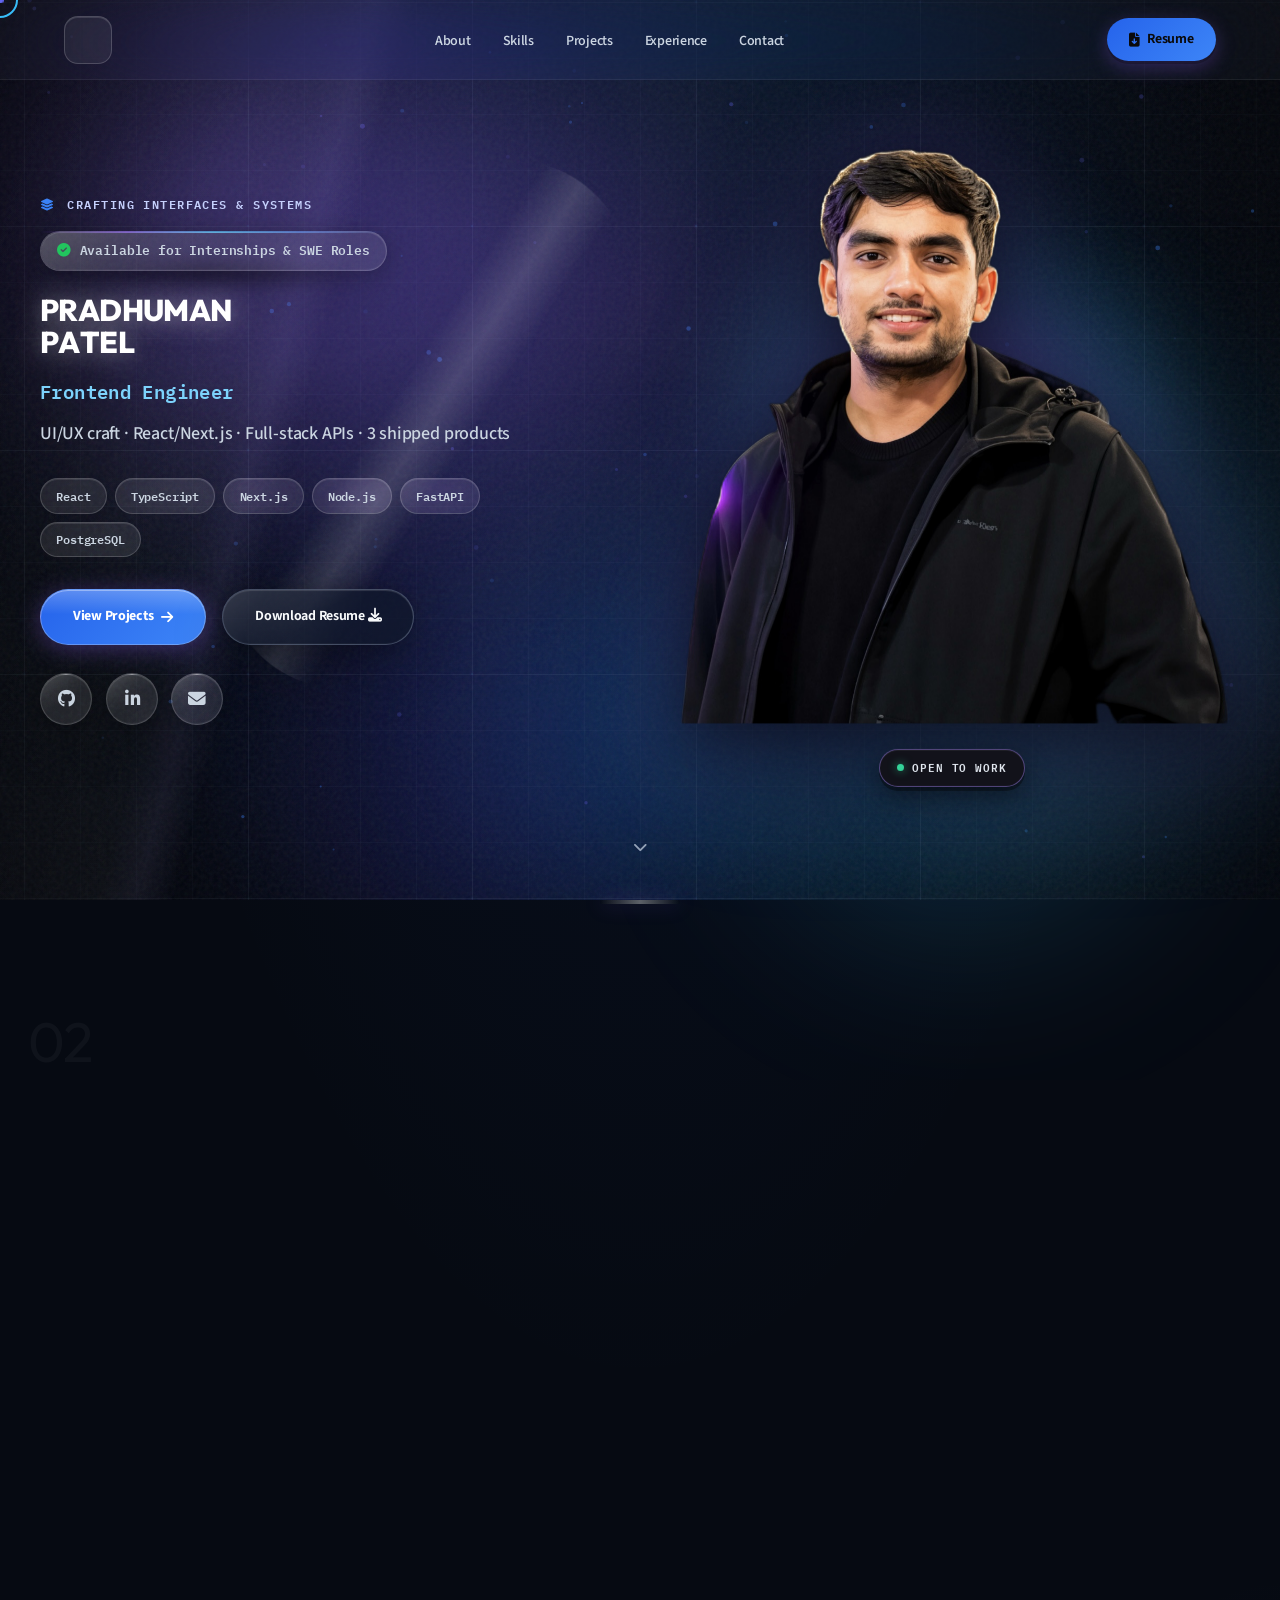
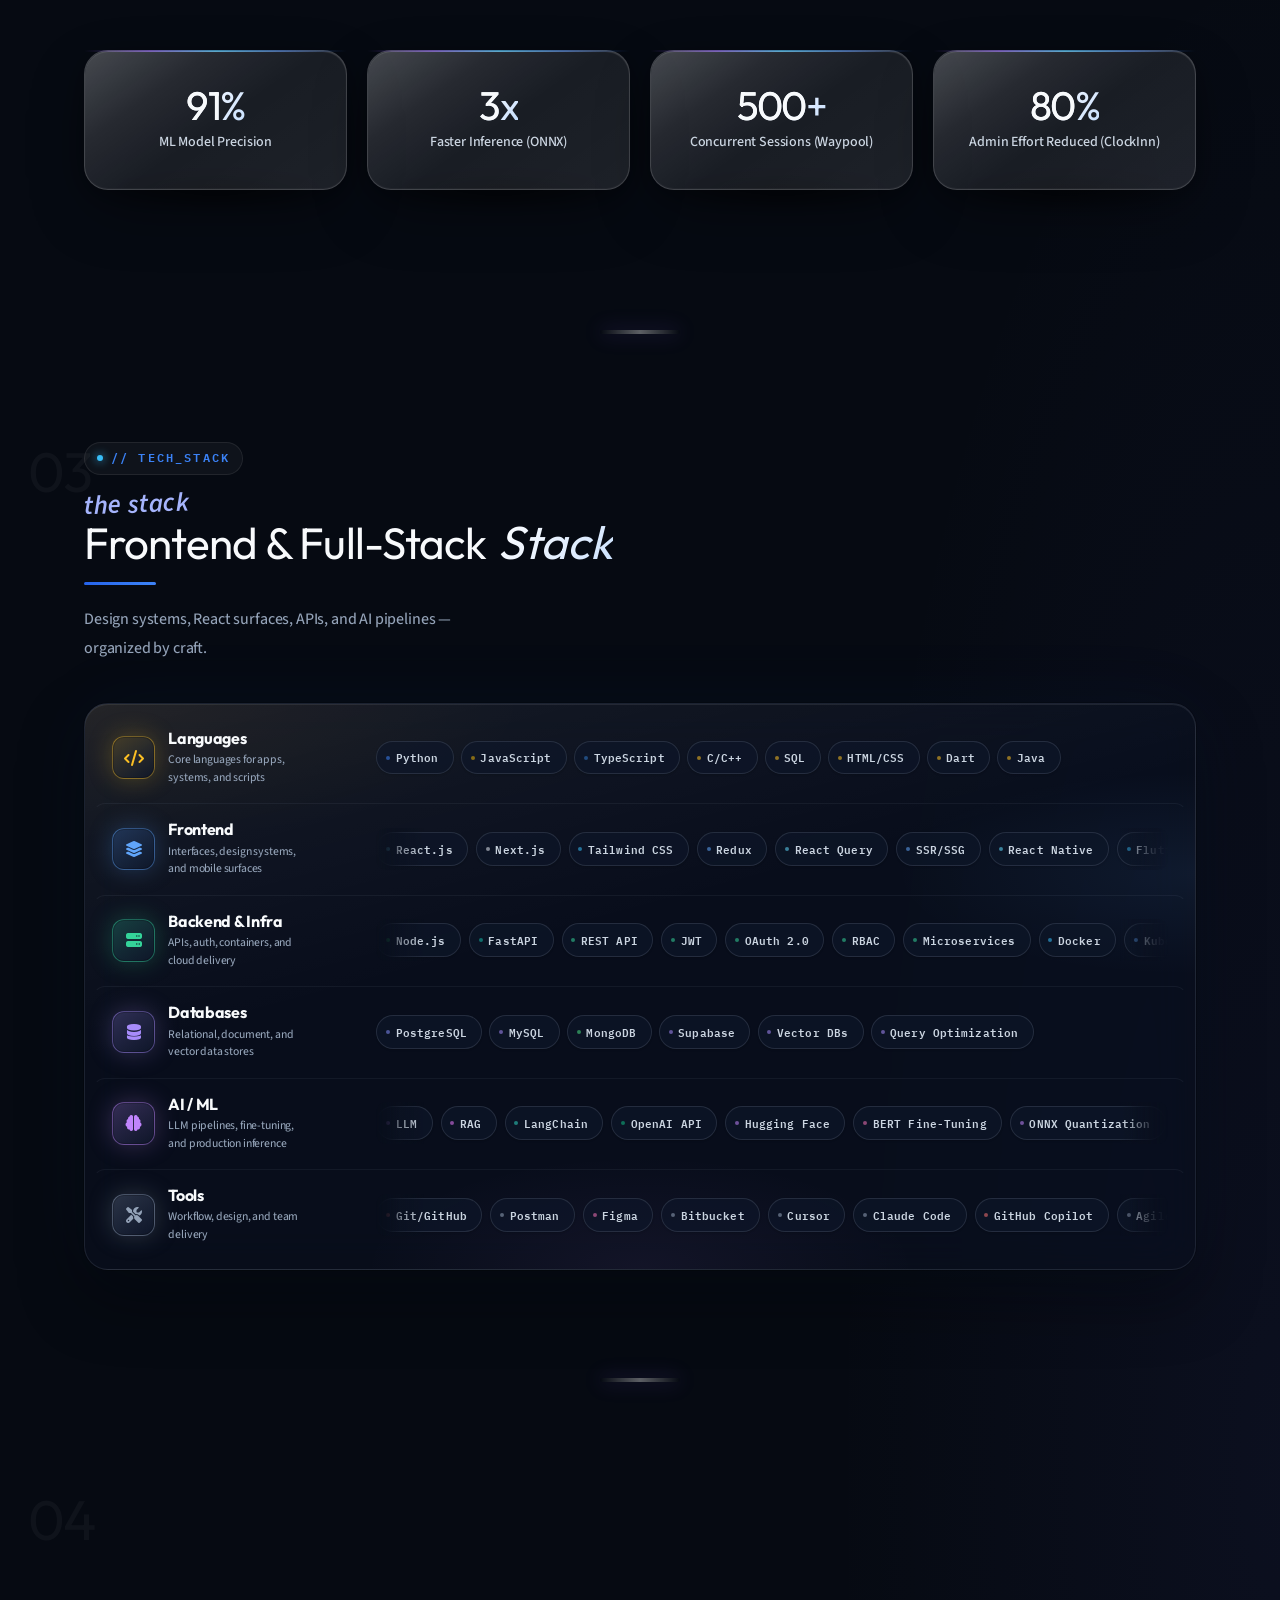
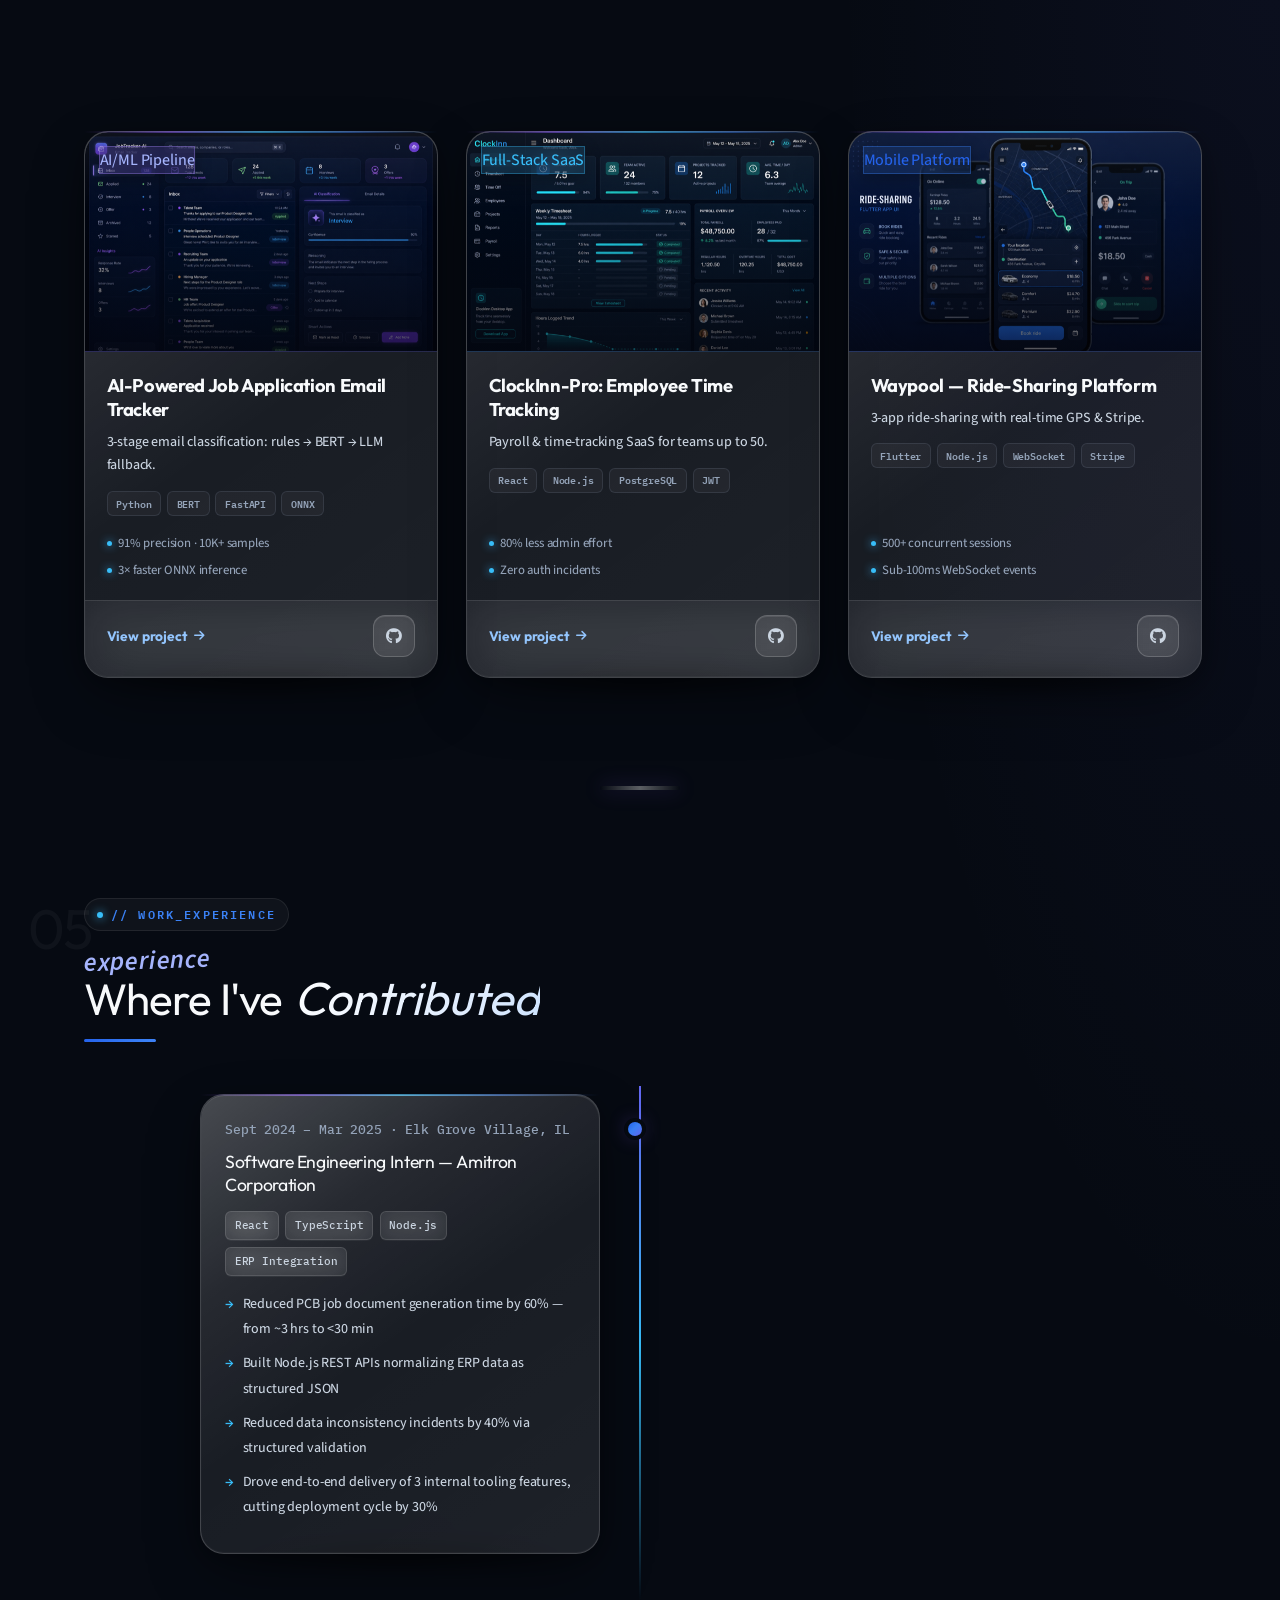
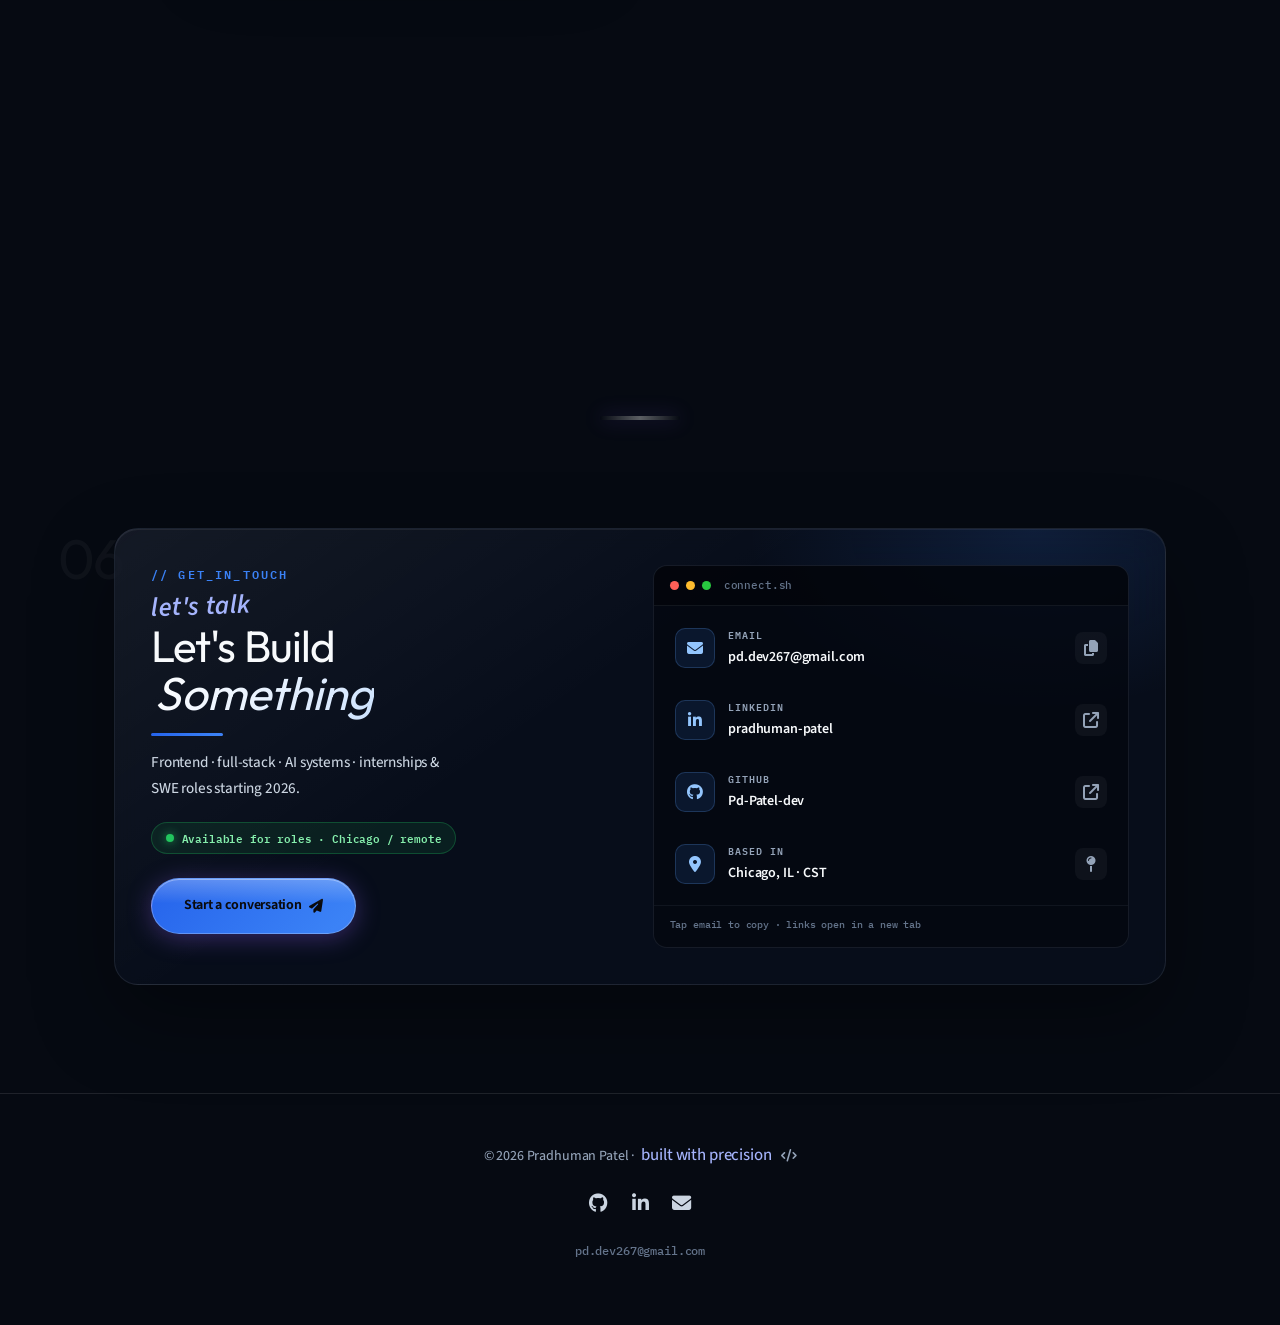
==== commit 36988744: "Update navbar logo from PP to PD across all pages. Co-authored-by: Cursor <cursoragent@cursor.com>" ====
--- a/index.html
+++ b/index.html
@@ -39,7 +39,7 @@
   <div class="cursor-ring" id="cursor-ring" aria-hidden="true"></div>
 
   <header class="navbar" id="navbar">
-    <a href="#hero" class="logo-badge neo" aria-label="Home">PP</a>
+    <a href="#hero" class="logo-badge neo" aria-label="Home">PD</a>
     <nav>
       <ul class="nav-links" id="nav-links">
         <li><a href="#about" data-section="about">About</a></li>
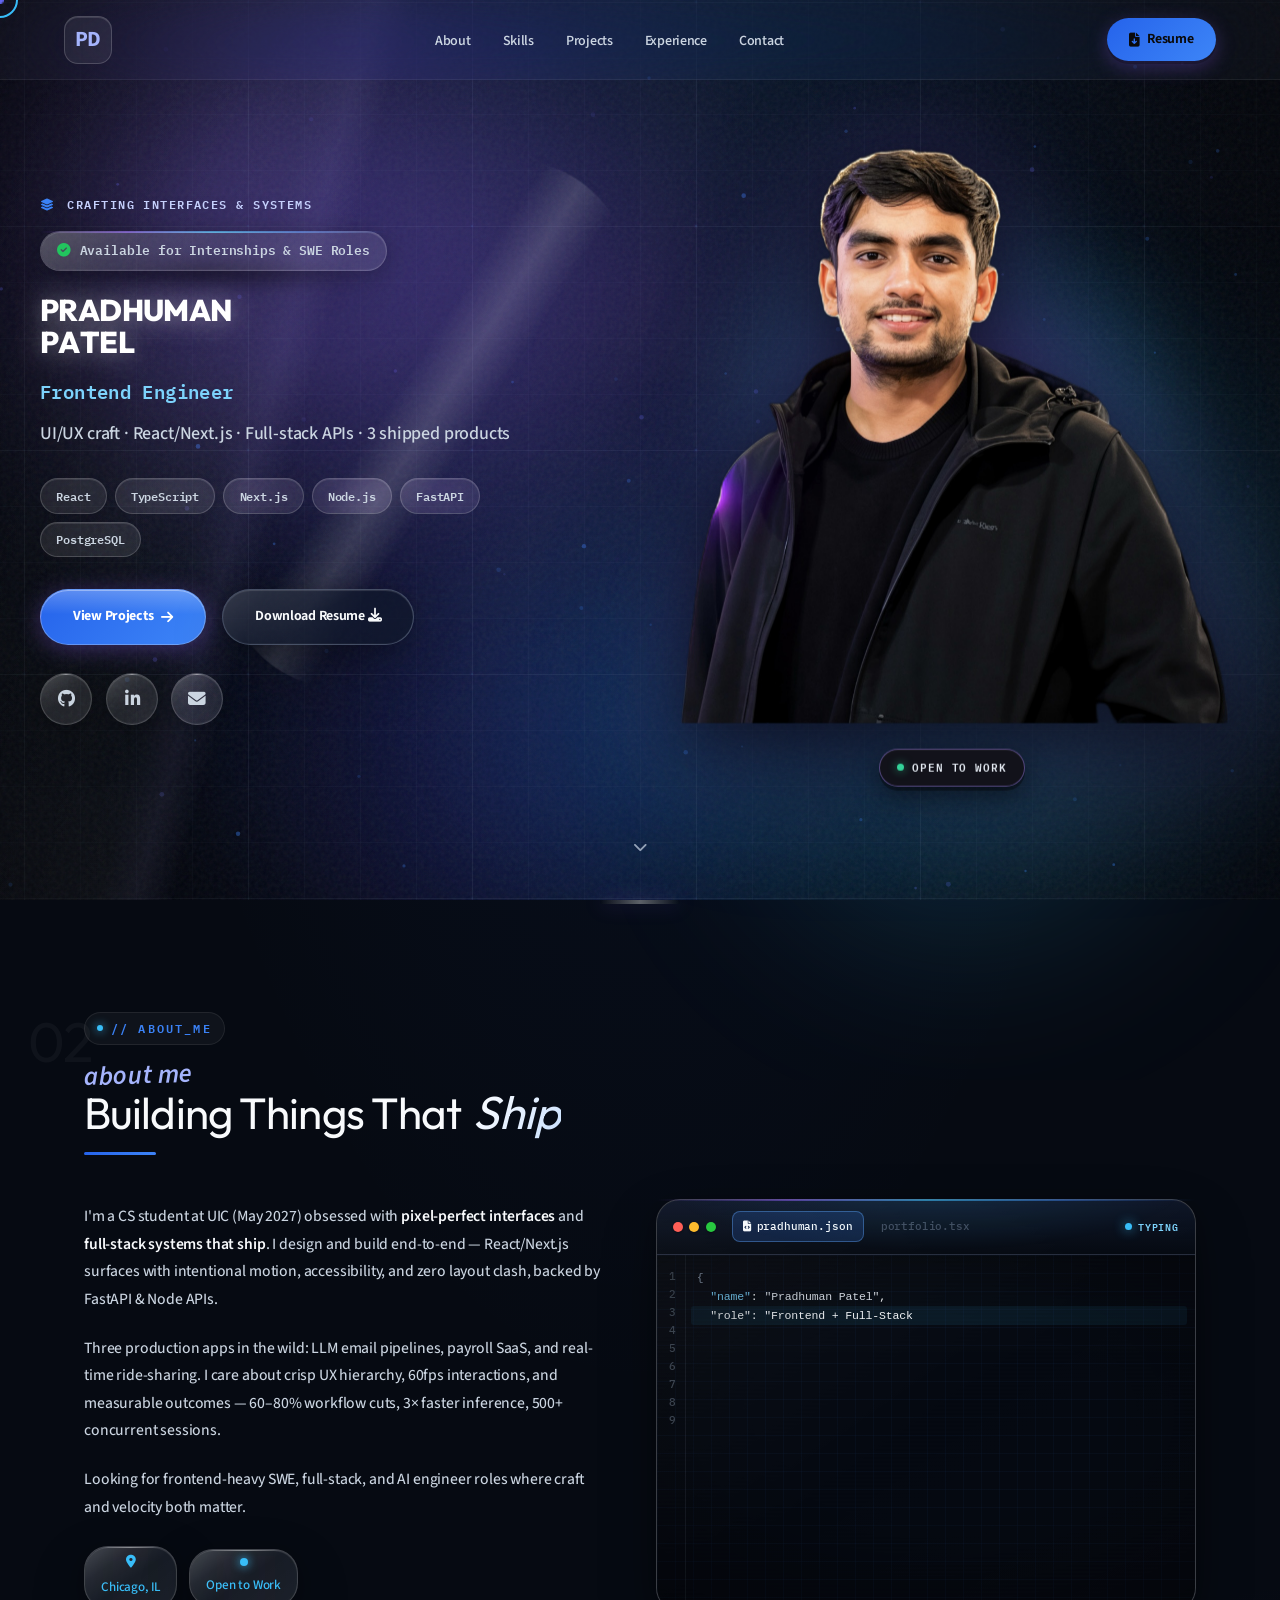
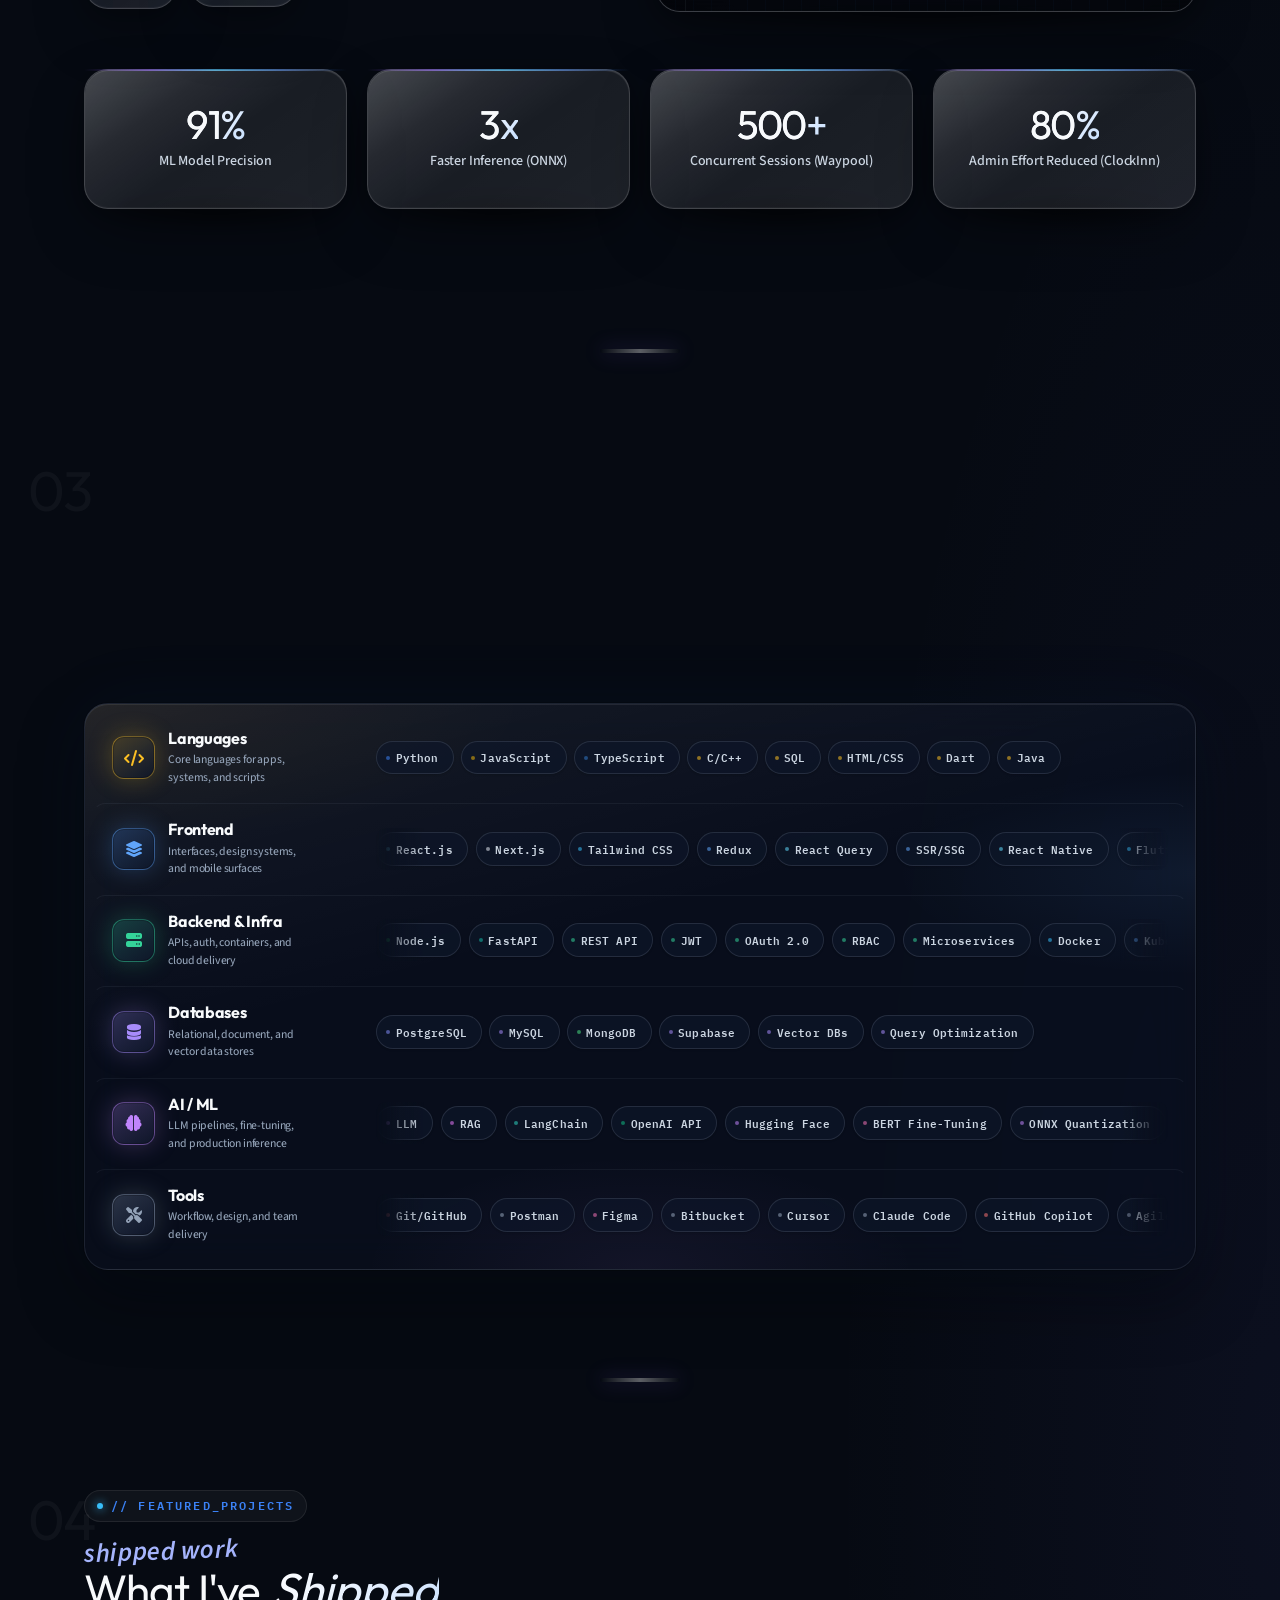
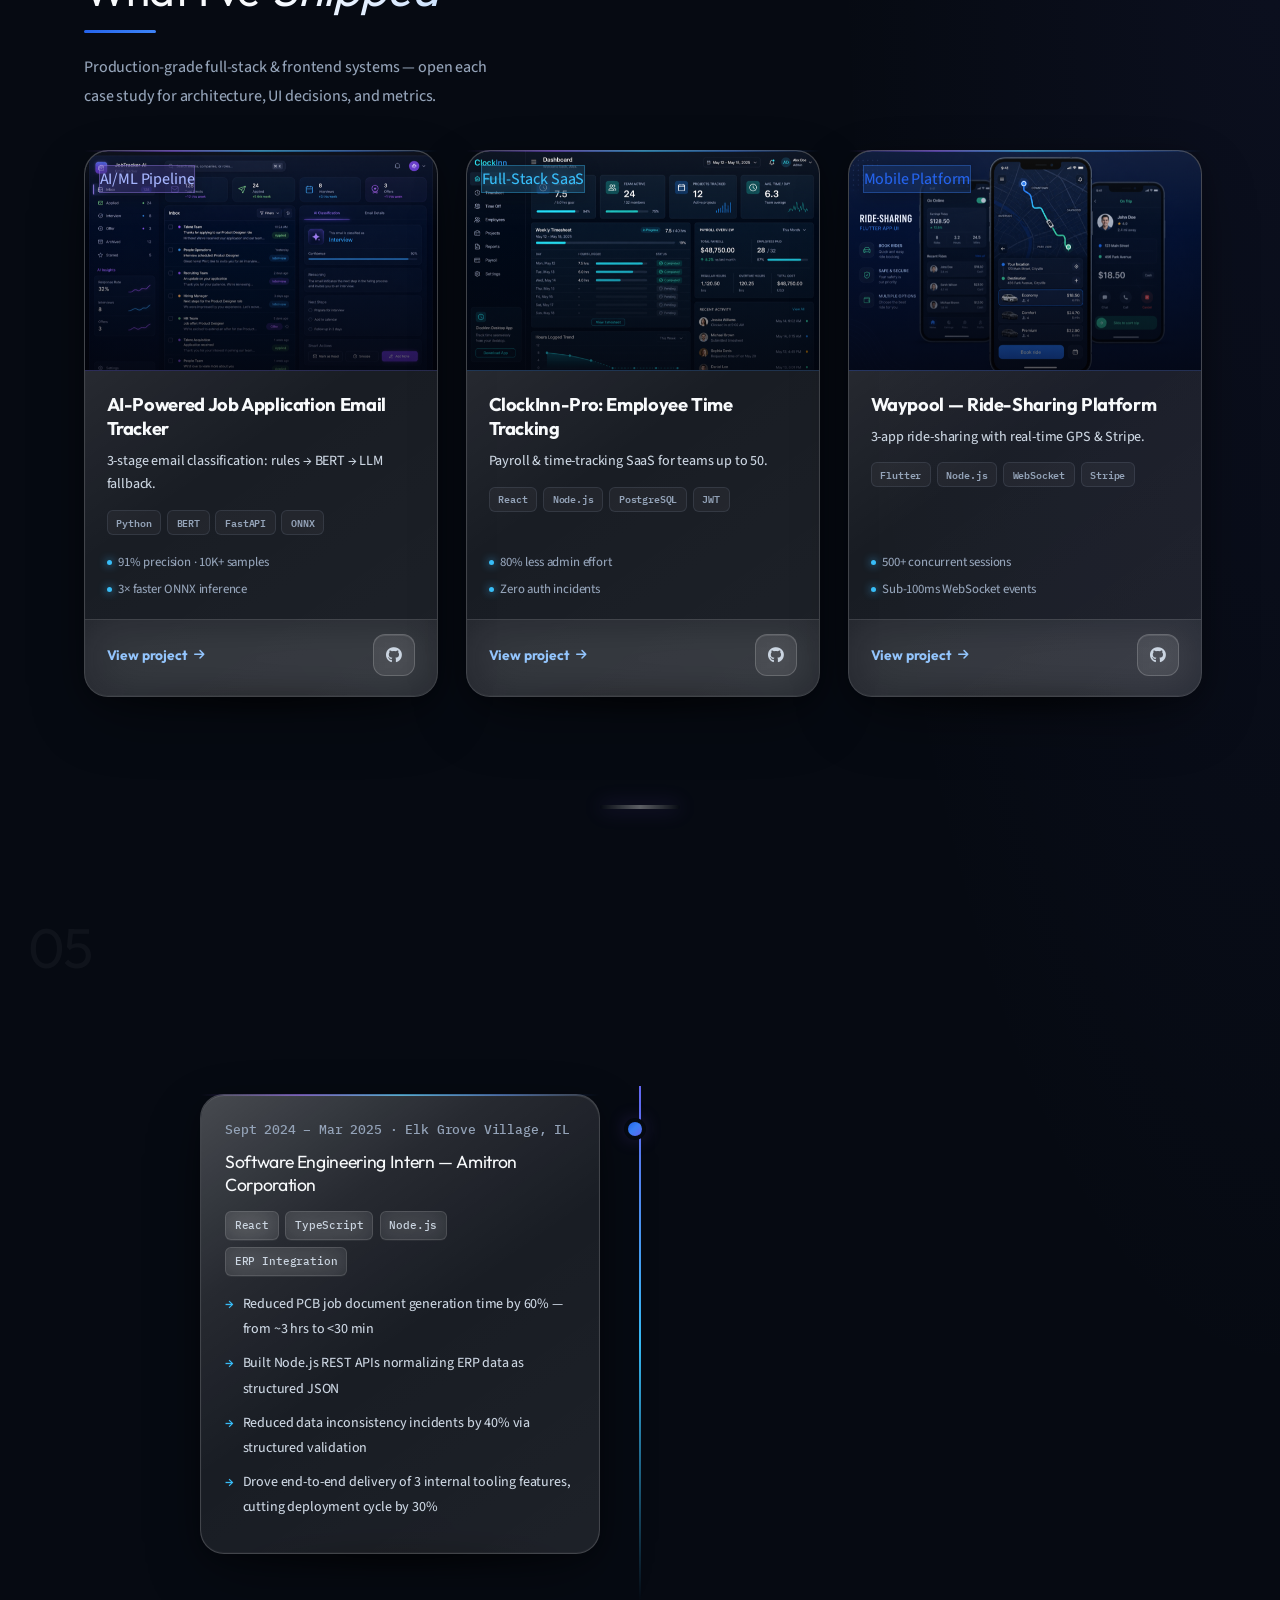
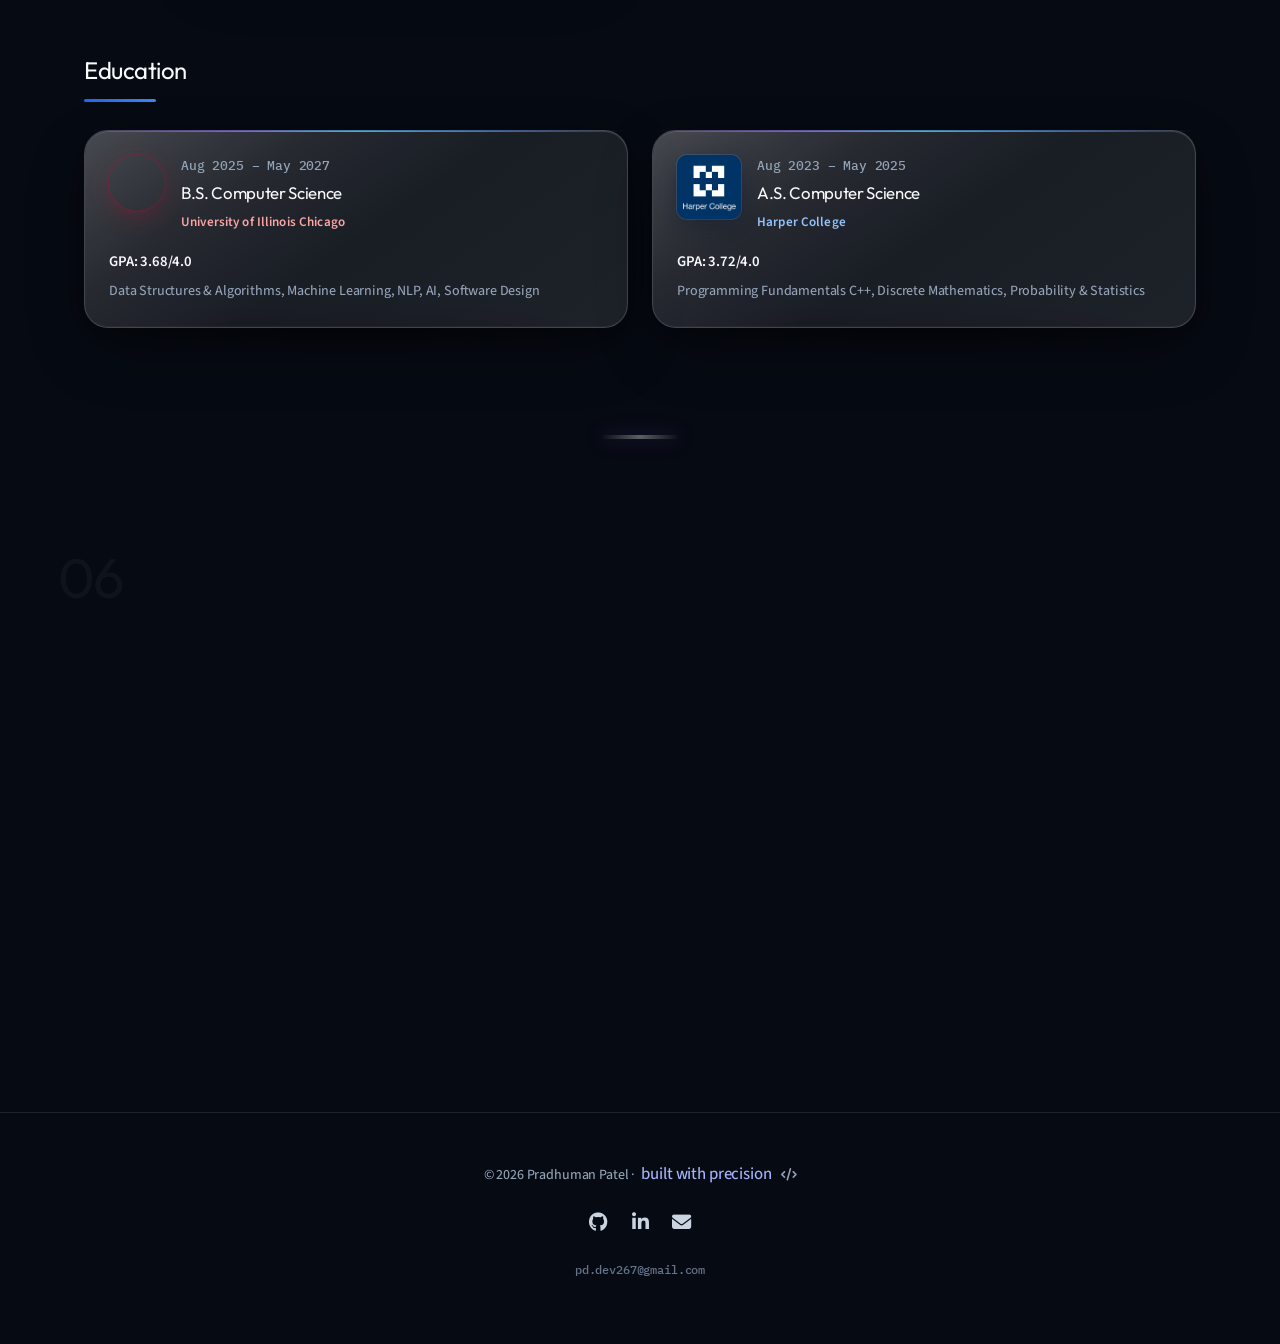
==== commit 8a97acdd: "Add resume PDF and wire download links across the portfolio. Co-authored-by: Cursor <cursoragent@cur" ====
--- a/index.html
+++ b/index.html
@@ -49,7 +49,7 @@
         <li><a href="#contact" data-section="contact">Contact</a></li>
       </ul>
     </nav>
-    <a href="#" class="btn-resume-nav" id="resume-download-nav"><i class="fa-solid fa-file-arrow-down" aria-hidden="true"></i> Resume</a>
+    <a href="Pradhuman-Patel-2026.pdf" class="btn-resume-nav" id="resume-download-nav" download="Pradhuman-Patel-2026.pdf"><i class="fa-solid fa-file-arrow-down" aria-hidden="true"></i> Resume</a>
     <button class="hamburger" id="hamburger" aria-label="Toggle menu" aria-expanded="false">
       <span></span><span></span><span></span>
     </button>
@@ -61,7 +61,7 @@
     <a href="#projects">Projects</a>
     <a href="#experience">Experience</a>
     <a href="#contact">Contact</a>
-    <a href="#" id="resume-mobile">Download Resume</a>
+    <a href="Pradhuman-Patel-2026.pdf" id="resume-mobile" download="Pradhuman-Patel-2026.pdf">Download Resume</a>
   </nav>
 
   <main class="page-wrap" id="main-content">
@@ -89,7 +89,7 @@
             </div>
             <div class="hero-ctas" id="hero-ctas">
               <a href="#projects" class="btn-primary interactive">View Projects <i class="fa-solid fa-arrow-right" aria-hidden="true"></i></a>
-              <a href="#" class="btn-glass interactive" id="resume-hero">Download Resume <i class="fa-solid fa-download" aria-hidden="true"></i></a>
+              <a href="Pradhuman-Patel-2026.pdf" class="btn-glass interactive" id="resume-hero" download="Pradhuman-Patel-2026.pdf">Download Resume <i class="fa-solid fa-download" aria-hidden="true"></i></a>
             </div>
             <div class="hero-socials" id="hero-socials">
               <a href="https://github.com/Pd-Patel-dev" class="social-btn interactive" target="_blank" rel="noopener noreferrer" aria-label="GitHub">
@@ -811,16 +811,6 @@
         });
       });
 
-      /* Resume placeholder */
-      const resumeLinks = ['resume-download-nav', 'resume-hero', 'resume-mobile'];
-      resumeLinks.forEach(id => {
-        const el = document.getElementById(id);
-        if (el) el.addEventListener('click', (e) => {
-          e.preventDefault();
-          alert('Add your resume PDF link — replace href with /resume.pdf');
-        });
-      });
-
     })();
   </script>
   <script src="js/contact-section.js"></script>
--- a/css/glass.css
+++ b/css/glass.css
@@ -188,13 +188,17 @@
 }
 
 .logo-badge {
-  background: rgba(255, 255, 255, 0.06) !important;
+  background-color: rgba(255, 255, 255, 0.06) !important;
+  background-image: none !important;
   backdrop-filter: blur(24px) saturate(180%);
   -webkit-backdrop-filter: blur(24px) saturate(180%);
   border: 1px solid var(--glass-border) !important;
   box-shadow: inset 0 1px 0 rgba(255, 255, 255, 0.12) !important;
   border-radius: 14px !important;
-  -webkit-text-fill-color: transparent;
+  -webkit-background-clip: border-box !important;
+  background-clip: border-box !important;
+  color: var(--accent-violet-light) !important;
+  -webkit-text-fill-color: currentColor !important;
 }
 
 .logo-badge::before,
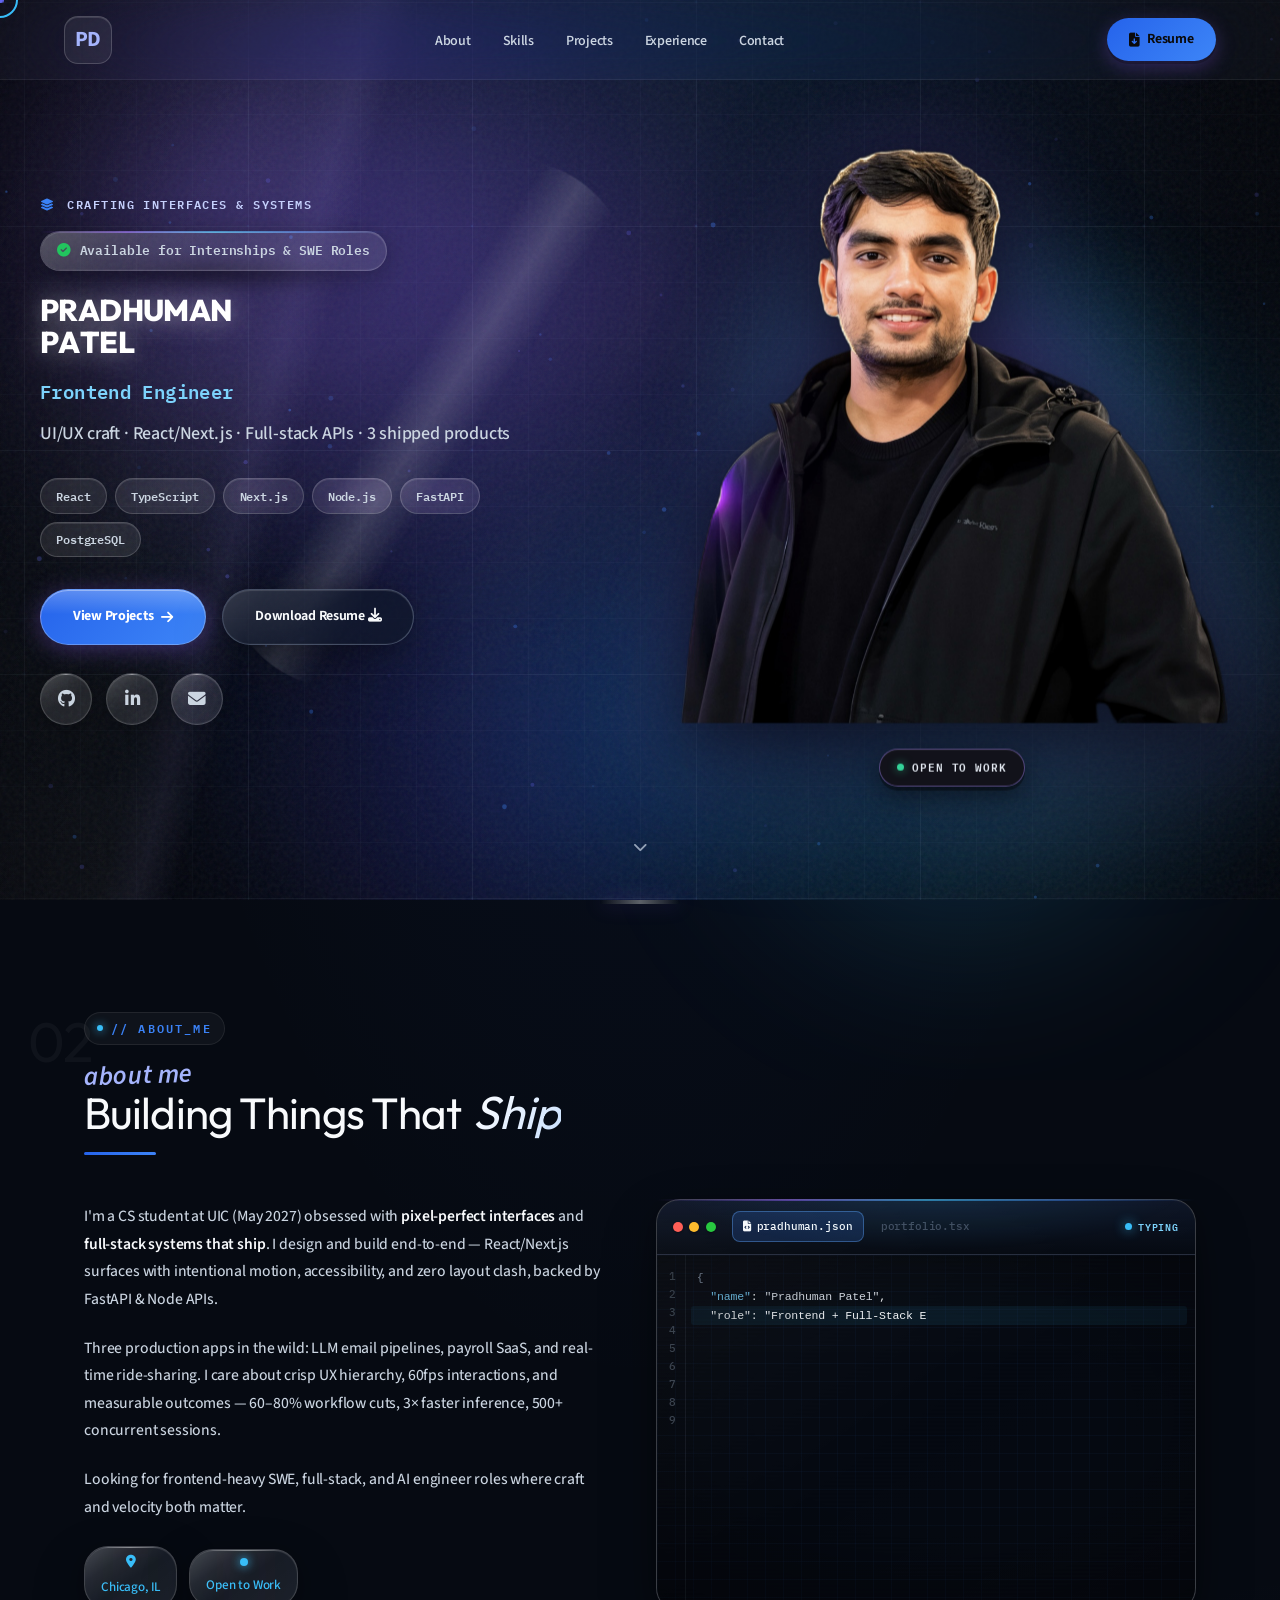
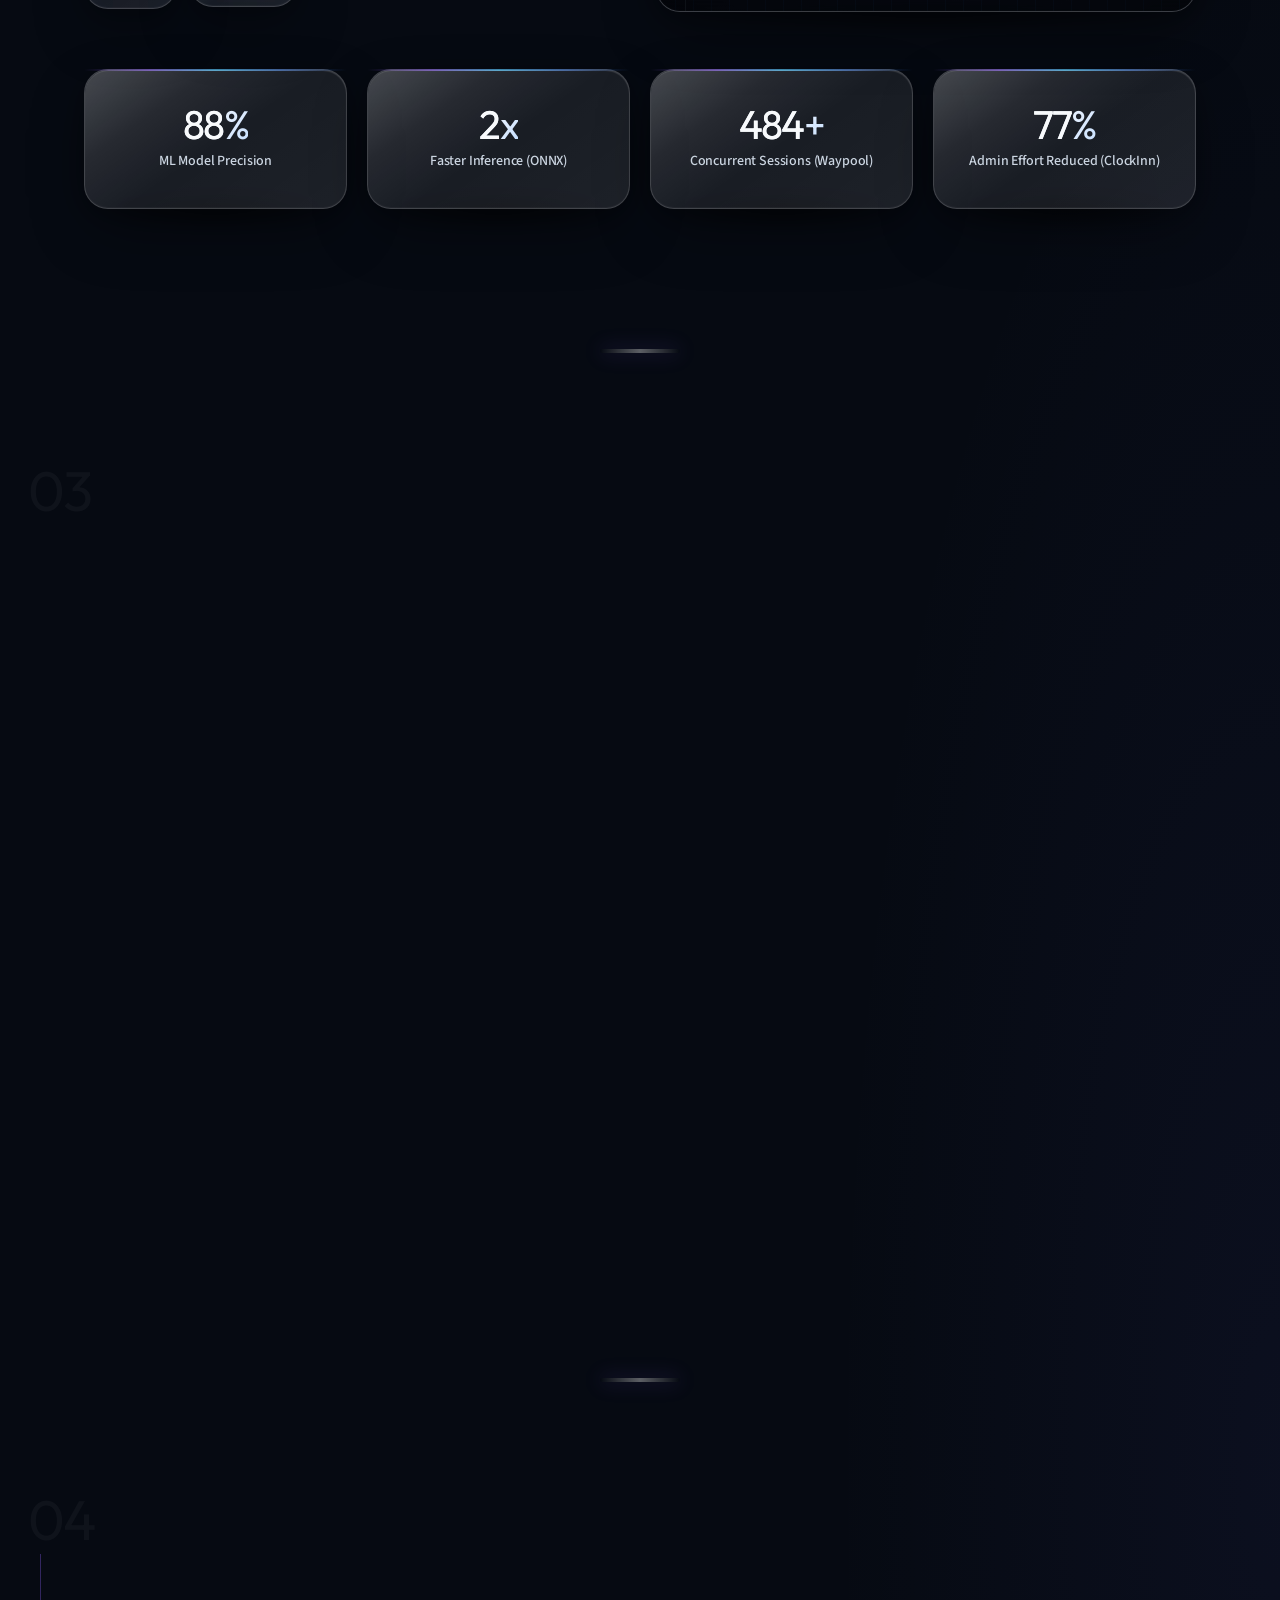
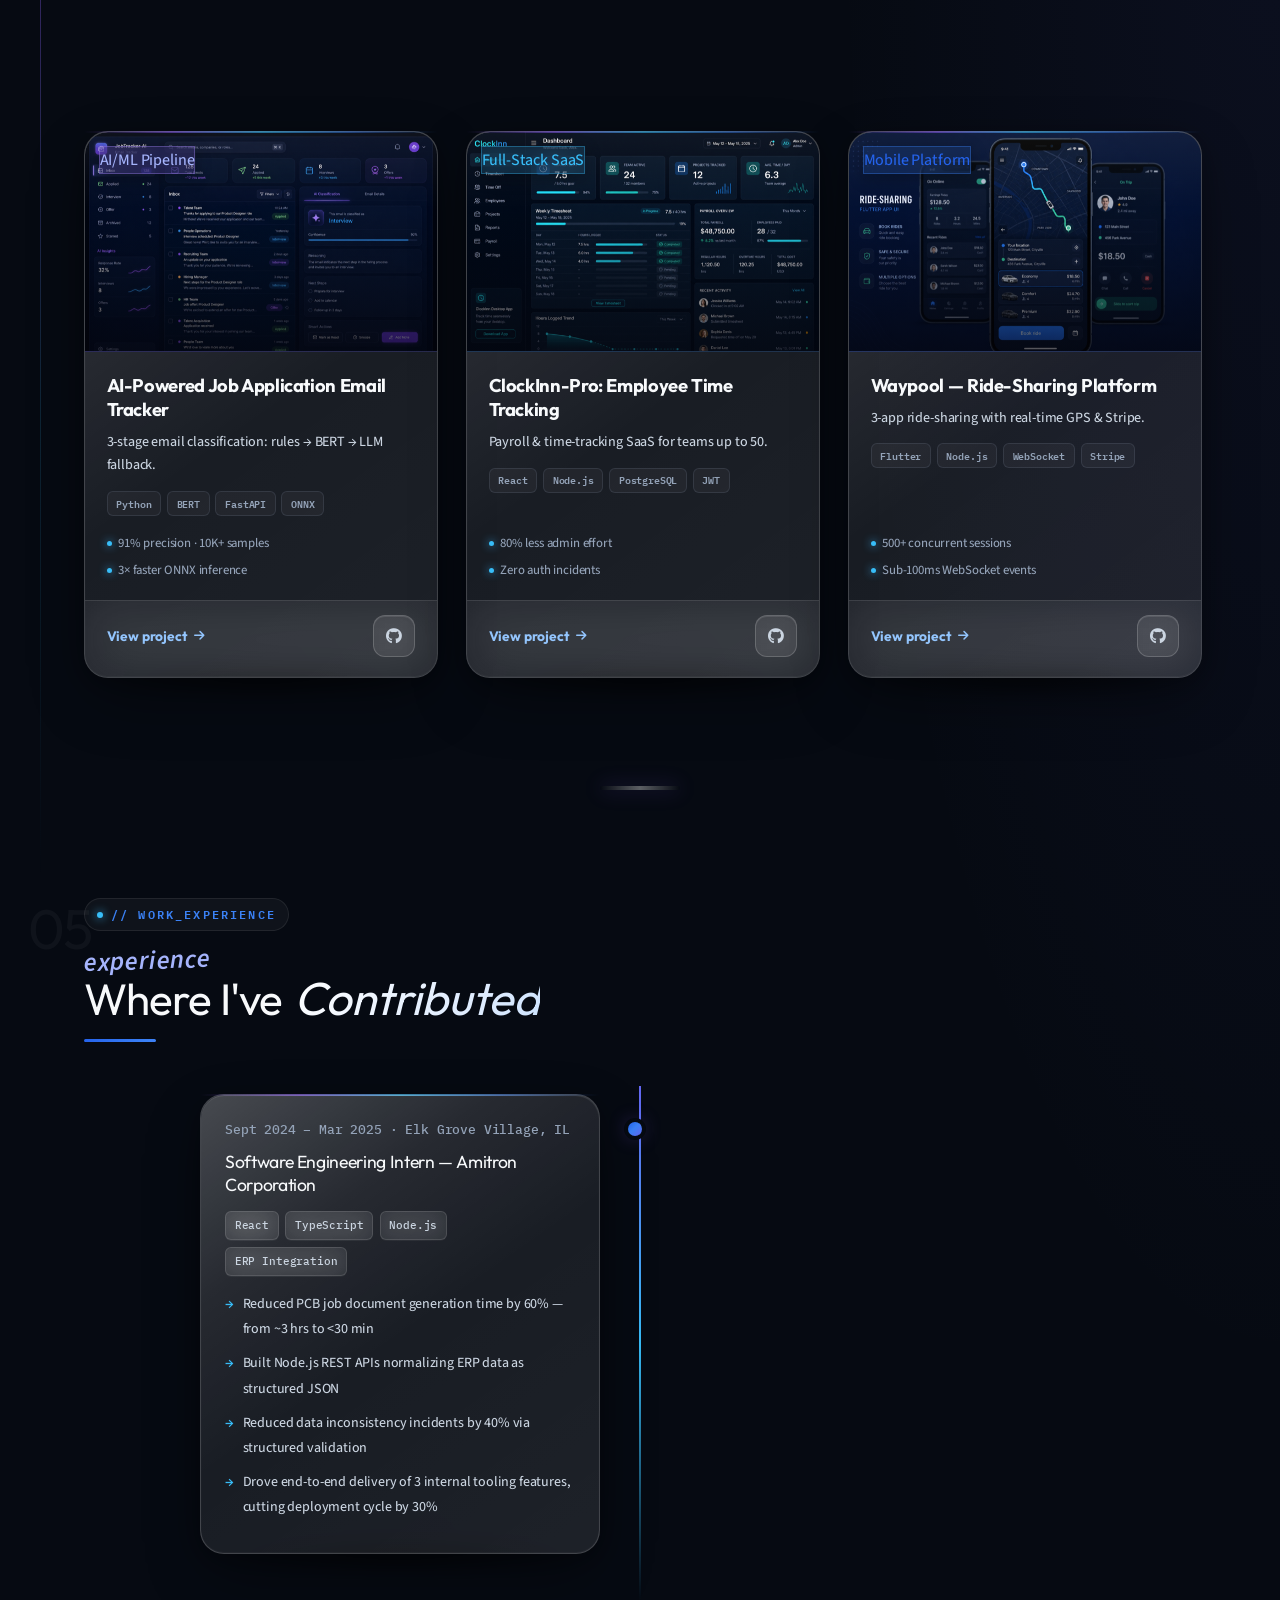
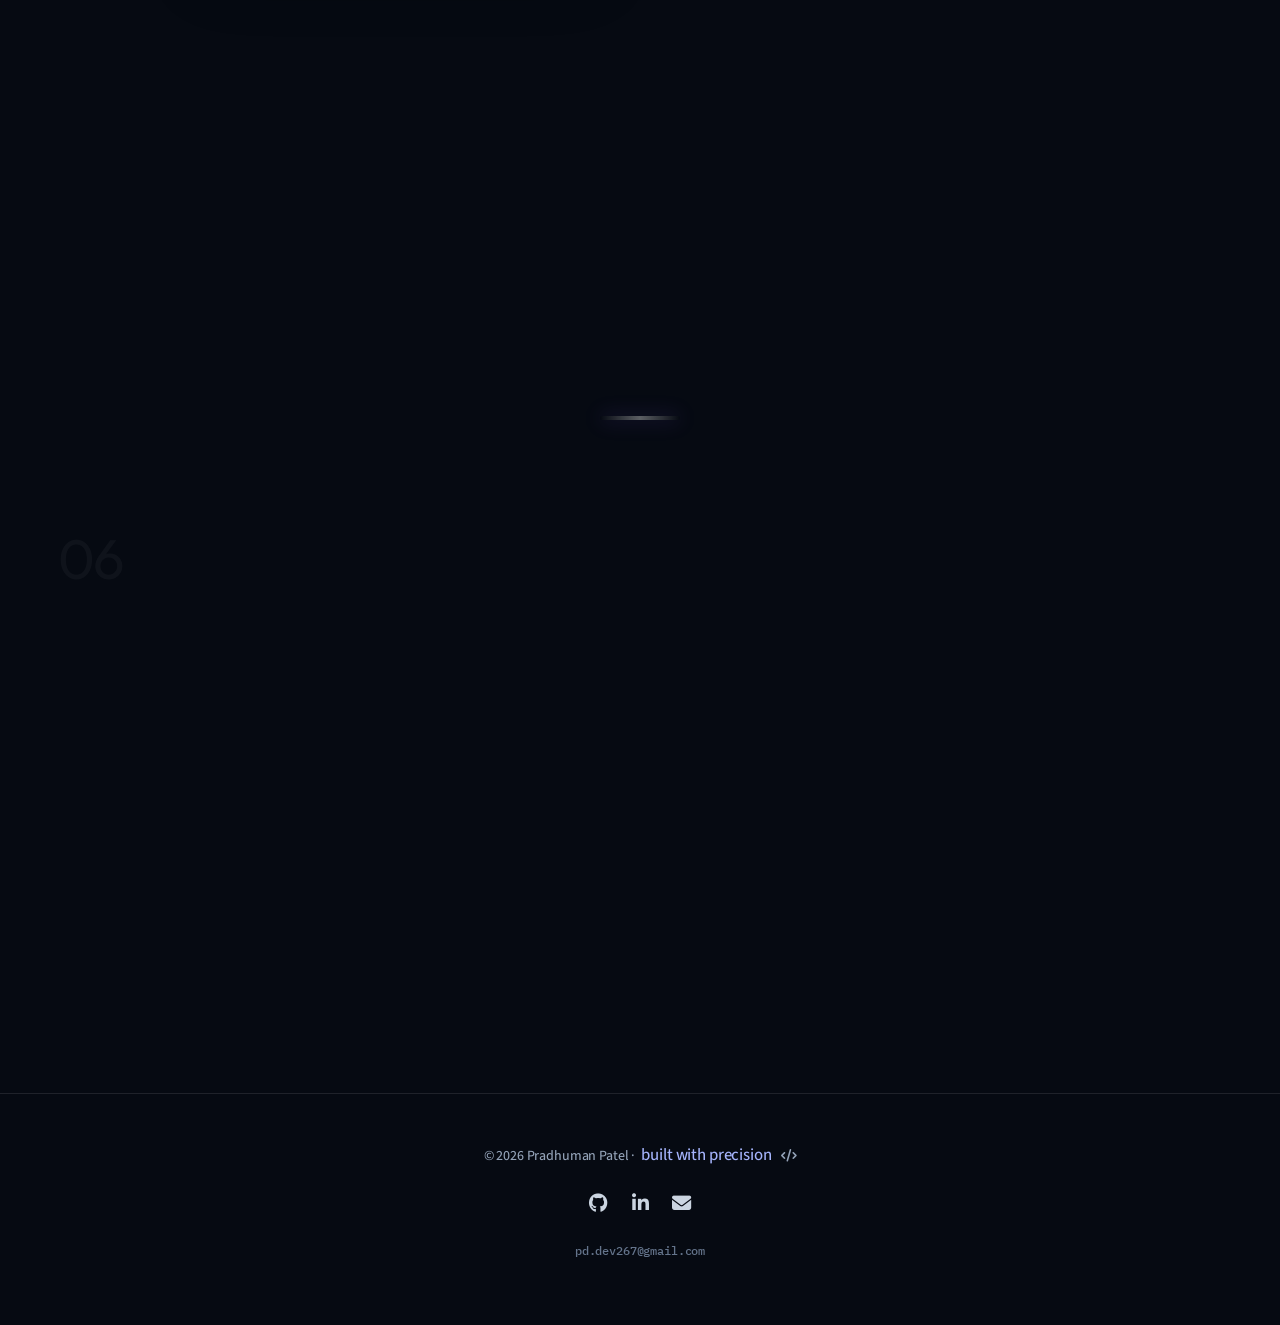
==== commit f7fd5b0f: "Update UIC GPA to 3.78 across education and profile sections. Co-authored-by: Cursor <cursoragent@cu" ====
--- a/index.html
+++ b/index.html
@@ -449,7 +449,7 @@
                     <p class="edu-institution edu-institution-uic">University of Illinois Chicago</p>
                   </div>
                 </div>
-                <p class="edu-gpa">GPA: 3.68/4.0</p>
+                <p class="edu-gpa">GPA: 3.78/4.0</p>
                 <p class="edu-courses">Data Structures & Algorithms, Machine Learning, NLP, AI, Software Design</p>
               </div>
             </div>
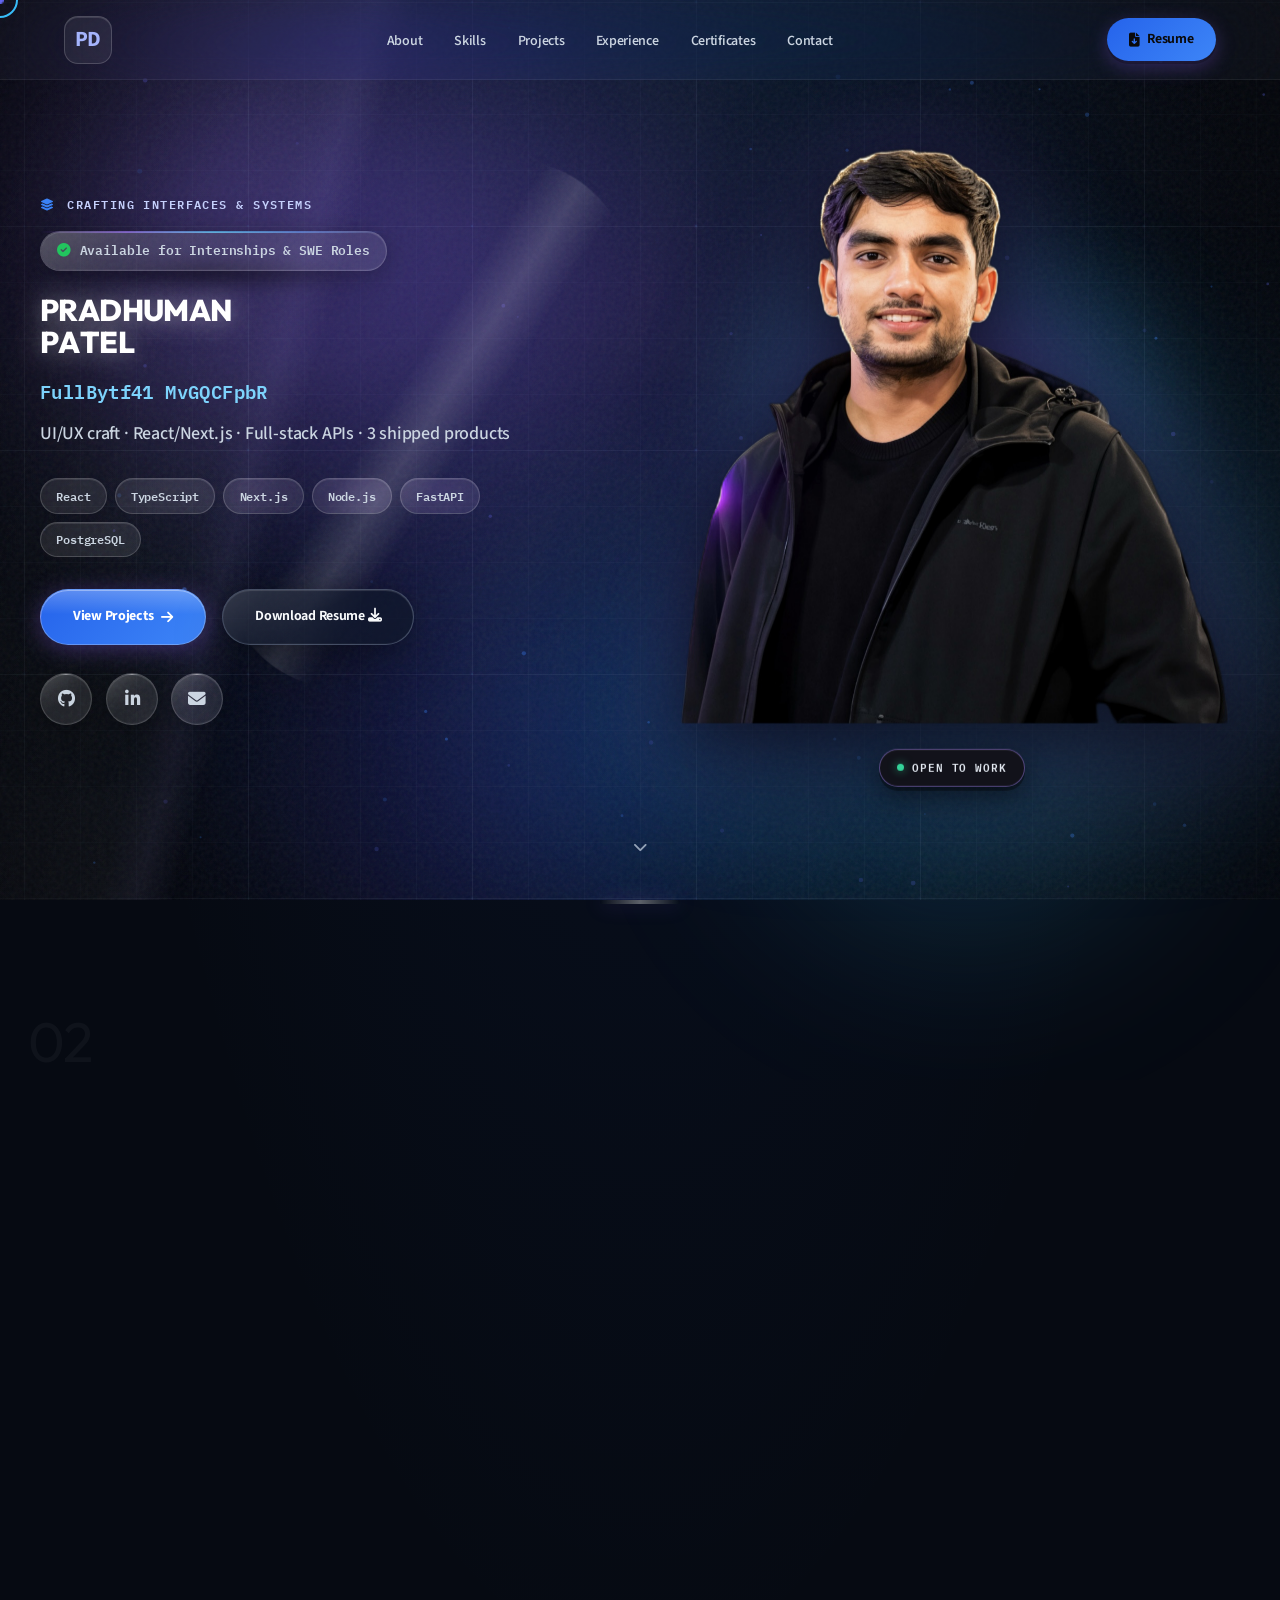
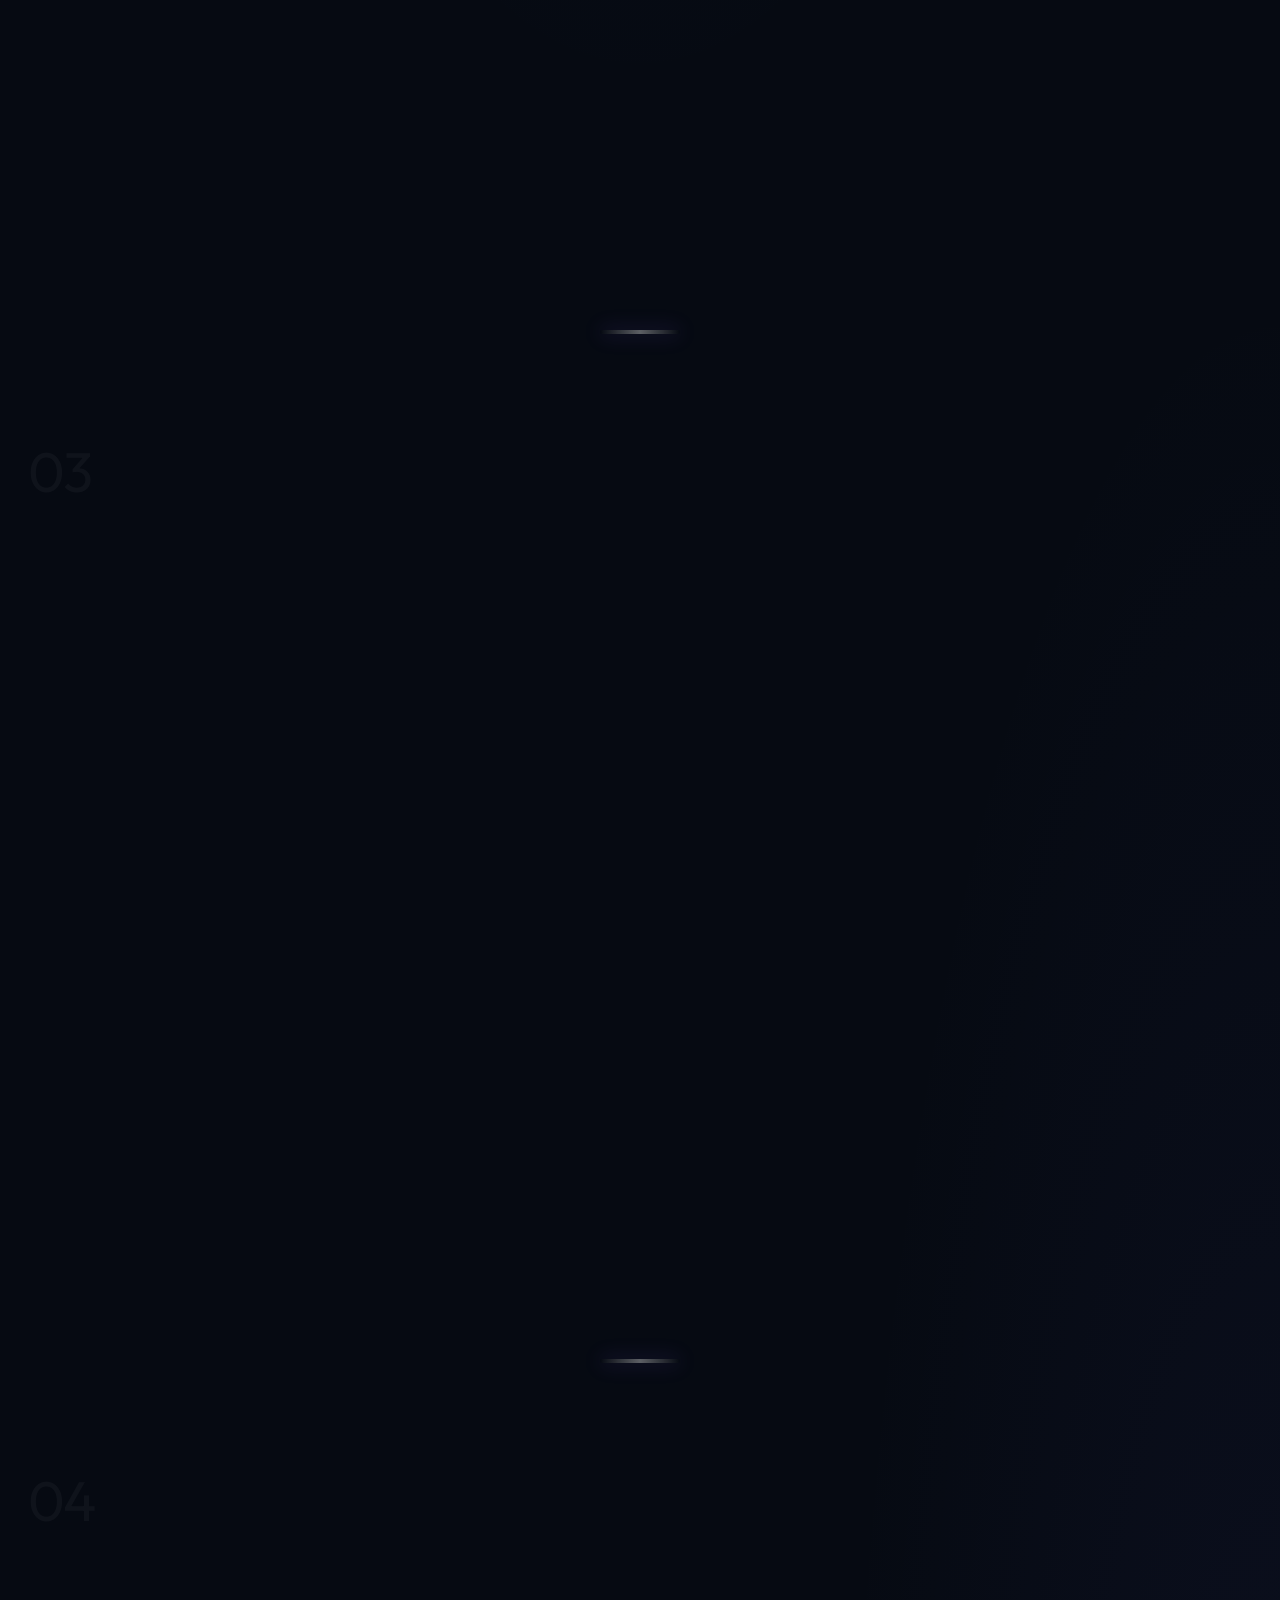
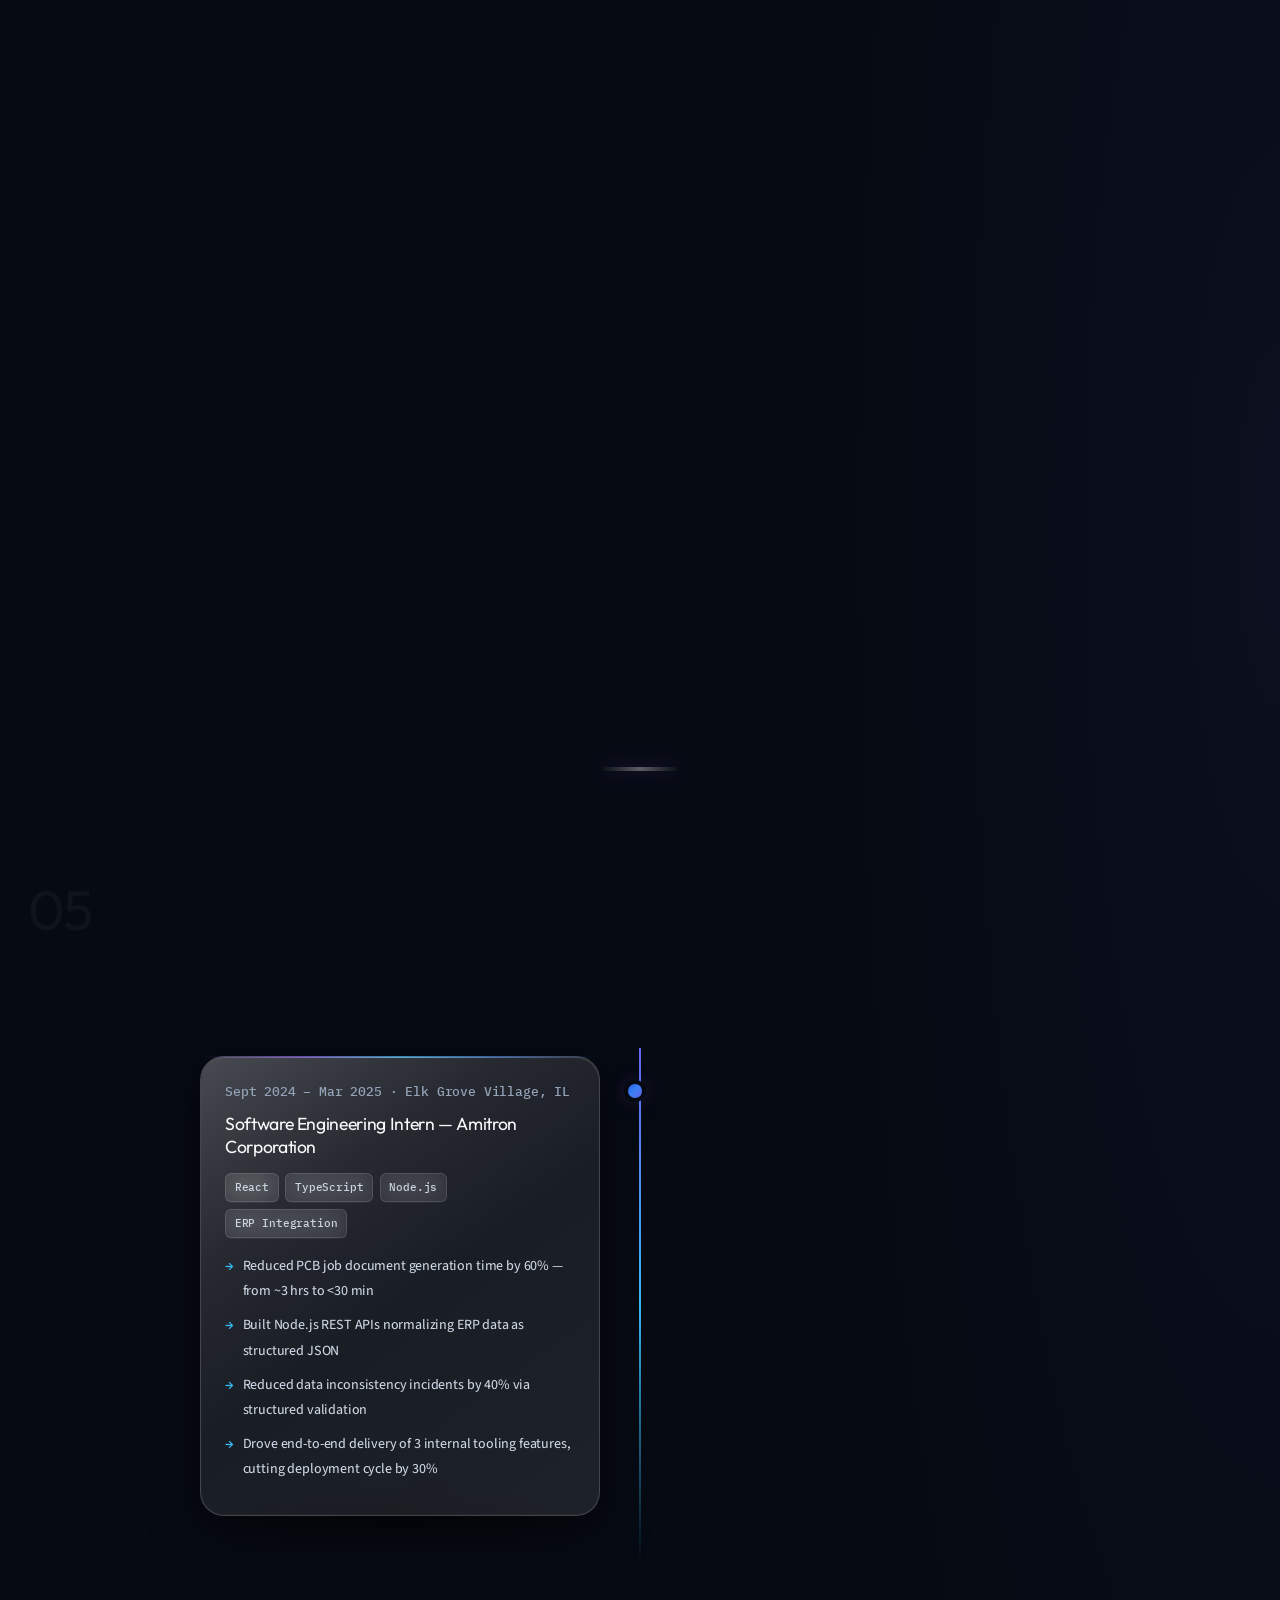
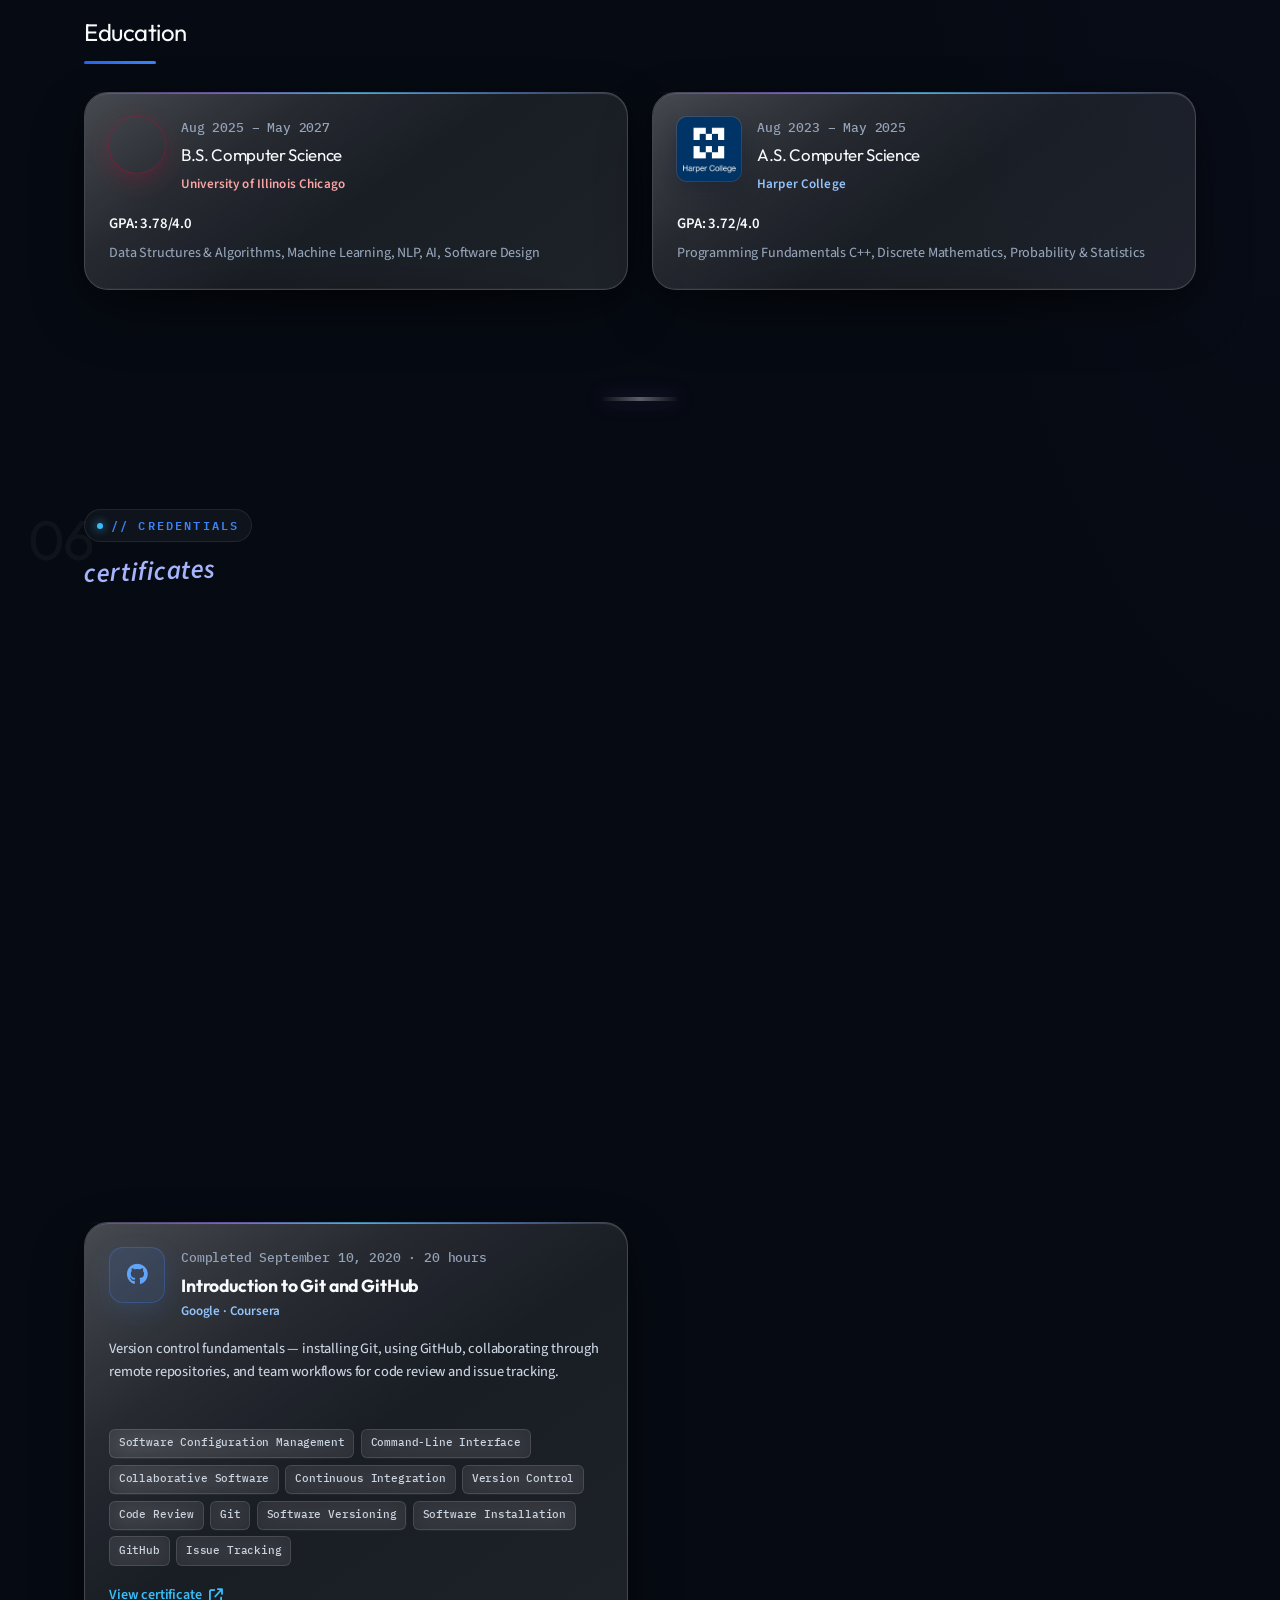
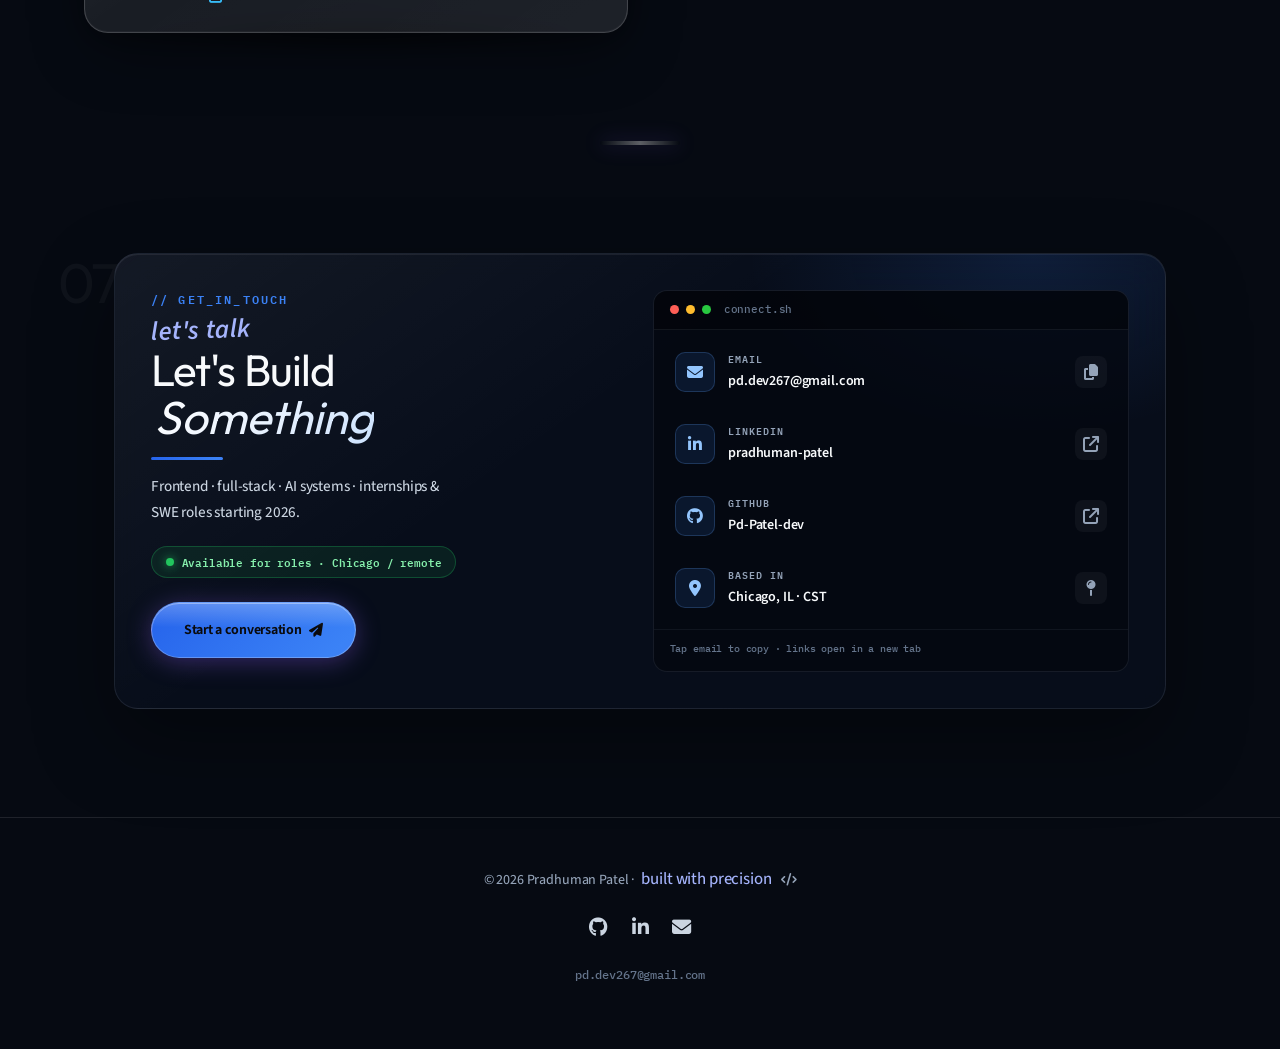
==== commit ffc097e5: "Add certificates section with three Coursera credentials in an even two-column layout. Co-authored-b" ====
--- a/index.html
+++ b/index.html
@@ -46,6 +46,7 @@
         <li><a href="#skills" data-section="skills">Skills</a></li>
         <li><a href="#projects" data-section="projects">Projects</a></li>
         <li><a href="#experience" data-section="experience">Experience</a></li>
+        <li><a href="#certificates" data-section="certificates">Certificates</a></li>
         <li><a href="#contact" data-section="contact">Contact</a></li>
       </ul>
     </nav>
@@ -60,6 +61,7 @@
     <a href="#skills">Skills</a>
     <a href="#projects">Projects</a>
     <a href="#experience">Experience</a>
+    <a href="#certificates">Certificates</a>
     <a href="#contact">Contact</a>
     <a href="Pradhuman-Patel-2026.pdf" id="resume-mobile" download="Pradhuman-Patel-2026.pdf">Download Resume</a>
   </nav>
@@ -481,6 +483,123 @@
               </div>
             </div>
           </div>
+        </div>
+      </div>
+    </section>
+
+    <div class="section-divider" aria-hidden="true"></div>
+
+    <section id="certificates">
+      <header class="section-header">
+        <p class="section-label reveal">// credentials</p>
+        <span class="section-flourish reveal">certificates</span>
+        <h2 class="section-heading reveal">Professional <span class="heading-hand">Credentials</span></h2>
+      </header>
+      <p class="section-intro reveal">Verified coursework in AI, Python, version control, and collaborative software development.</p>
+      <div class="cert-grid">
+        <div class="card-scene cert-scene reveal">
+          <article class="card-3d cert-card-3d">
+            <div class="card-3d-floor"></div>
+            <div class="card-3d-rim"></div>
+            <div class="card-3d-shine"></div>
+            <div class="card-3d-surface cert-card-dlai">
+              <div class="cert-card-brand">
+                <span class="cert-icon" aria-hidden="true"><i class="fa-solid fa-award"></i></span>
+                <div class="cert-card-brand-text">
+                  <p class="exp-meta">Completed June 24, 2026 · 6 hours</p>
+                  <h3>AI For Everyone</h3>
+                  <p class="cert-issuer">DeepLearning.AI · Coursera</p>
+                </div>
+              </div>
+              <p class="cert-desc">Non-credit course covering AI fundamentals, machine learning literacy, responsible AI, and how to integrate AI into products and workflows.</p>
+              <div class="cert-skills" aria-label="Skills gained">
+                <span class="exp-tag">AI Enablement</span>
+                <span class="exp-tag">Machine Learning</span>
+                <span class="exp-tag">AI Literacy</span>
+                <span class="exp-tag">Data Science</span>
+                <span class="exp-tag">Responsible AI</span>
+                <span class="exp-tag">Artificial Neural Networks</span>
+                <span class="exp-tag">Artificial Intelligence</span>
+                <span class="exp-tag">Applied Machine Learning</span>
+                <span class="exp-tag">AI Integrations</span>
+                <span class="exp-tag">AI Product Strategy</span>
+                <span class="exp-tag">Deep Learning</span>
+                <span class="exp-tag">Data Ethics</span>
+              </div>
+              <a href="https://coursera.org/share/e5bbd40fa608c7555950ff2cecb9d6d6" class="cert-verify-link interactive" target="_blank" rel="noopener noreferrer">
+                View certificate <i class="fa-solid fa-arrow-up-right-from-square" aria-hidden="true"></i>
+              </a>
+            </div>
+          </article>
+        </div>
+        <div class="card-scene cert-scene reveal reveal-delay-1">
+          <article class="card-3d cert-card-3d">
+            <div class="card-3d-floor"></div>
+            <div class="card-3d-rim"></div>
+            <div class="card-3d-shine"></div>
+            <div class="card-3d-surface cert-card-google">
+              <div class="cert-card-brand">
+                <span class="cert-icon cert-icon-google" aria-hidden="true"><i class="fa-brands fa-python"></i></span>
+                <div class="cert-card-brand-text">
+                  <p class="exp-meta">Completed August 30, 2020 · 20 hours</p>
+                  <h3>Crash Course on Python</h3>
+                  <p class="cert-issuer cert-issuer-google">Google · Coursera</p>
+                </div>
+              </div>
+              <p class="cert-desc">Foundational Python for automation — scripts, strings, lists, dictionaries, custom objects, and practical problem-solving with core programming structures.</p>
+              <div class="cert-skills" aria-label="Skills gained">
+                <span class="exp-tag">Development Environment</span>
+                <span class="exp-tag">Data Structures</span>
+                <span class="exp-tag">Debugging</span>
+                <span class="exp-tag">Data Store</span>
+                <span class="exp-tag">Python Programming</span>
+                <span class="exp-tag">Computational Thinking</span>
+                <span class="exp-tag">Integrated Development Environments</span>
+                <span class="exp-tag">Scripting Languages</span>
+                <span class="exp-tag">Program Development</span>
+                <span class="exp-tag">Computer Programming</span>
+                <span class="exp-tag">Scripting</span>
+                <span class="exp-tag">Computer Programming Tools</span>
+              </div>
+              <a href="https://coursera.org/share/a4ee1b1da68f5e304d22490c9deb8b07" class="cert-verify-link interactive" target="_blank" rel="noopener noreferrer">
+                View certificate <i class="fa-solid fa-arrow-up-right-from-square" aria-hidden="true"></i>
+              </a>
+            </div>
+          </article>
+        </div>
+        <div class="card-scene cert-scene reveal reveal-delay-2">
+          <article class="card-3d cert-card-3d">
+            <div class="card-3d-floor"></div>
+            <div class="card-3d-rim"></div>
+            <div class="card-3d-shine"></div>
+            <div class="card-3d-surface cert-card-google">
+              <div class="cert-card-brand">
+                <span class="cert-icon cert-icon-google" aria-hidden="true"><i class="fa-brands fa-github"></i></span>
+                <div class="cert-card-brand-text">
+                  <p class="exp-meta">Completed September 10, 2020 · 20 hours</p>
+                  <h3>Introduction to Git and GitHub</h3>
+                  <p class="cert-issuer cert-issuer-google">Google · Coursera</p>
+                </div>
+              </div>
+              <p class="cert-desc">Version control fundamentals — installing Git, using GitHub, collaborating through remote repositories, and team workflows for code review and issue tracking.</p>
+              <div class="cert-skills" aria-label="Skills gained">
+                <span class="exp-tag">Software Configuration Management</span>
+                <span class="exp-tag">Command-Line Interface</span>
+                <span class="exp-tag">Collaborative Software</span>
+                <span class="exp-tag">Continuous Integration</span>
+                <span class="exp-tag">Version Control</span>
+                <span class="exp-tag">Code Review</span>
+                <span class="exp-tag">Git</span>
+                <span class="exp-tag">Software Versioning</span>
+                <span class="exp-tag">Software Installation</span>
+                <span class="exp-tag">GitHub</span>
+                <span class="exp-tag">Issue Tracking</span>
+              </div>
+              <a href="https://coursera.org/share/52d91c5f2100fca5eef6c459ce966da1" class="cert-verify-link interactive" target="_blank" rel="noopener noreferrer">
+                View certificate <i class="fa-solid fa-arrow-up-right-from-square" aria-hidden="true"></i>
+              </a>
+            </div>
+          </article>
         </div>
       </div>
     </section>
--- a/css/home.css
+++ b/css/home.css
@@ -670,6 +670,147 @@
   line-height: 1.55;
 }
 
+/* Certificates */
+.cert-grid {
+  display: grid;
+  grid-template-columns: repeat(2, 1fr);
+  gap: 1.5rem;
+  align-items: stretch;
+}
+@media (max-width: 768px) { .cert-grid { grid-template-columns: 1fr; } }
+
+.cert-scene {
+  display: flex;
+  flex-direction: column;
+}
+
+.cert-card-3d {
+  flex: 1;
+  display: flex;
+  flex-direction: column;
+}
+
+.cert-card-3d .card-3d-surface {
+  padding: 1.5rem;
+  flex: 1;
+}
+
+.cert-card-brand {
+  display: flex;
+  align-items: flex-start;
+  gap: 1rem;
+  margin-bottom: 1rem;
+  min-height: 4.5rem;
+}
+
+.cert-icon {
+  flex-shrink: 0;
+  width: 3.5rem;
+  height: 3.5rem;
+  display: flex;
+  align-items: center;
+  justify-content: center;
+  border-radius: 14px;
+  font-size: 1.35rem;
+  color: #fbbf24;
+  background: rgba(251, 191, 36, 0.1);
+  border: 1px solid rgba(251, 191, 36, 0.28);
+  box-shadow: 0 8px 24px rgba(251, 191, 36, 0.12);
+}
+
+.cert-icon-google {
+  color: #60a5fa;
+  background: rgba(66, 133, 244, 0.12);
+  border-color: rgba(66, 133, 244, 0.3);
+  box-shadow: 0 8px 24px rgba(66, 133, 244, 0.14);
+}
+
+.cert-card-brand-text {
+  min-width: 0;
+  flex: 1;
+}
+
+.cert-card-brand-text .exp-meta {
+  margin-bottom: 0.35rem;
+}
+
+.cert-card-brand-text h3 {
+  font-family: var(--font-display);
+  font-size: 1.1rem;
+  font-weight: 700;
+  margin-bottom: 0.2rem;
+  color: var(--text-primary);
+  line-height: 1.35;
+}
+
+.cert-issuer {
+  margin: 0;
+  font-size: 0.82rem;
+  font-weight: 600;
+  color: var(--accent-violet-light);
+}
+
+.cert-issuer-google {
+  color: #93c5fd;
+}
+
+.cert-card-dlai .card-3d-surface {
+  border-color: rgba(251, 191, 36, 0.15);
+}
+
+.cert-card-google .card-3d-surface {
+  border-color: rgba(66, 133, 244, 0.15);
+}
+
+.cert-scene:first-child .cert-card-3d:hover .card-3d-surface {
+  border-color: rgba(251, 191, 36, 0.35);
+  box-shadow:
+    inset 0 1px 0 rgba(255, 255, 255, 0.06),
+    0 0 32px rgba(251, 191, 36, 0.1);
+}
+
+.cert-scene:nth-child(2) .cert-card-3d:hover .card-3d-surface,
+.cert-scene:nth-child(3) .cert-card-3d:hover .card-3d-surface {
+  border-color: rgba(66, 133, 244, 0.35);
+  box-shadow:
+    inset 0 1px 0 rgba(255, 255, 255, 0.06),
+    0 0 32px rgba(66, 133, 244, 0.12);
+}
+
+.cert-desc {
+  color: var(--text-secondary);
+  font-size: 0.9rem;
+  line-height: 1.55;
+  margin-bottom: 1rem;
+  min-height: 4.65rem;
+}
+
+.cert-skills {
+  display: flex;
+  flex-wrap: wrap;
+  gap: 0.4rem;
+  margin-bottom: 1.15rem;
+  flex: 1;
+  align-content: flex-start;
+}
+
+.cert-verify-link {
+  display: inline-flex;
+  align-items: center;
+  gap: 0.45rem;
+  margin-top: auto;
+  color: var(--accent-cyan);
+  text-decoration: none;
+  font-size: 0.88rem;
+  font-weight: 600;
+  transition: color 0.2s, gap 0.2s;
+}
+
+.cert-verify-link:hover {
+  color: var(--text-primary);
+  gap: 0.6rem;
+}
+
 /* Contact — see contact-section.css */
 
 /* Footer */
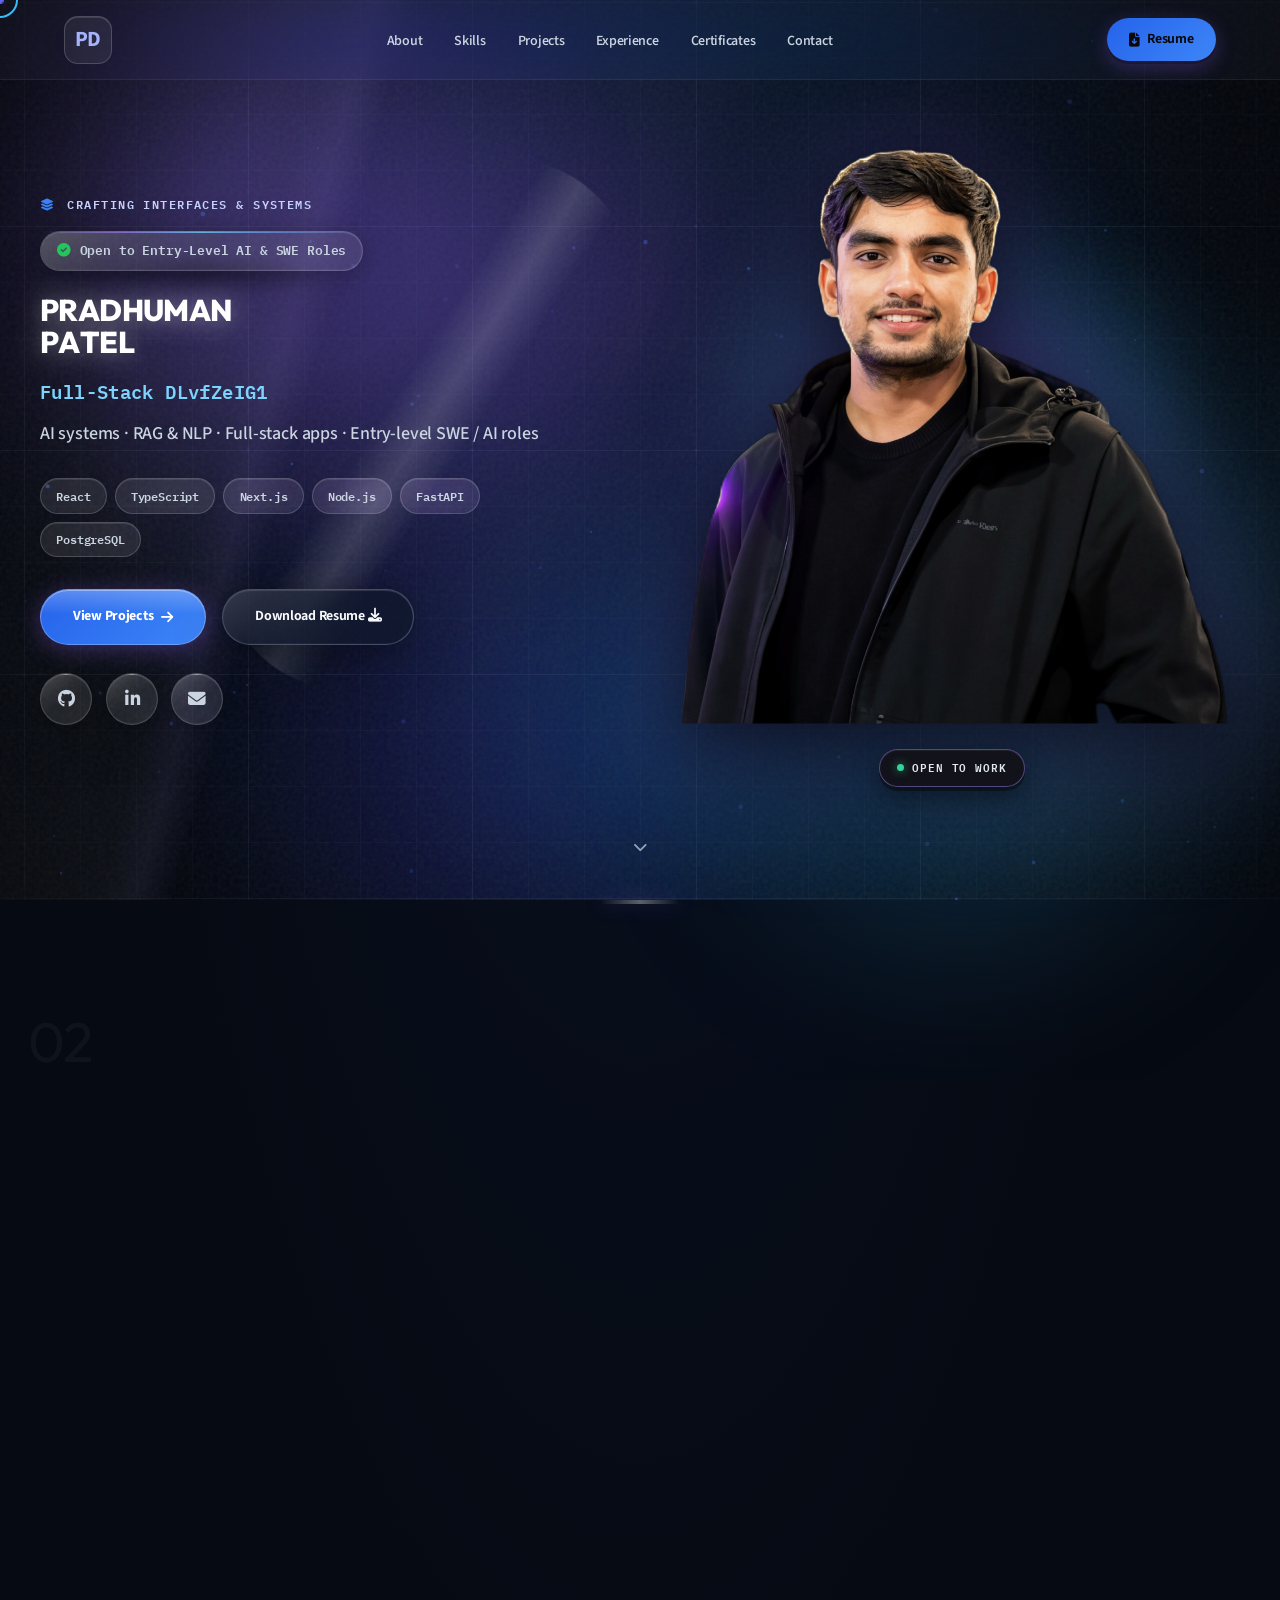
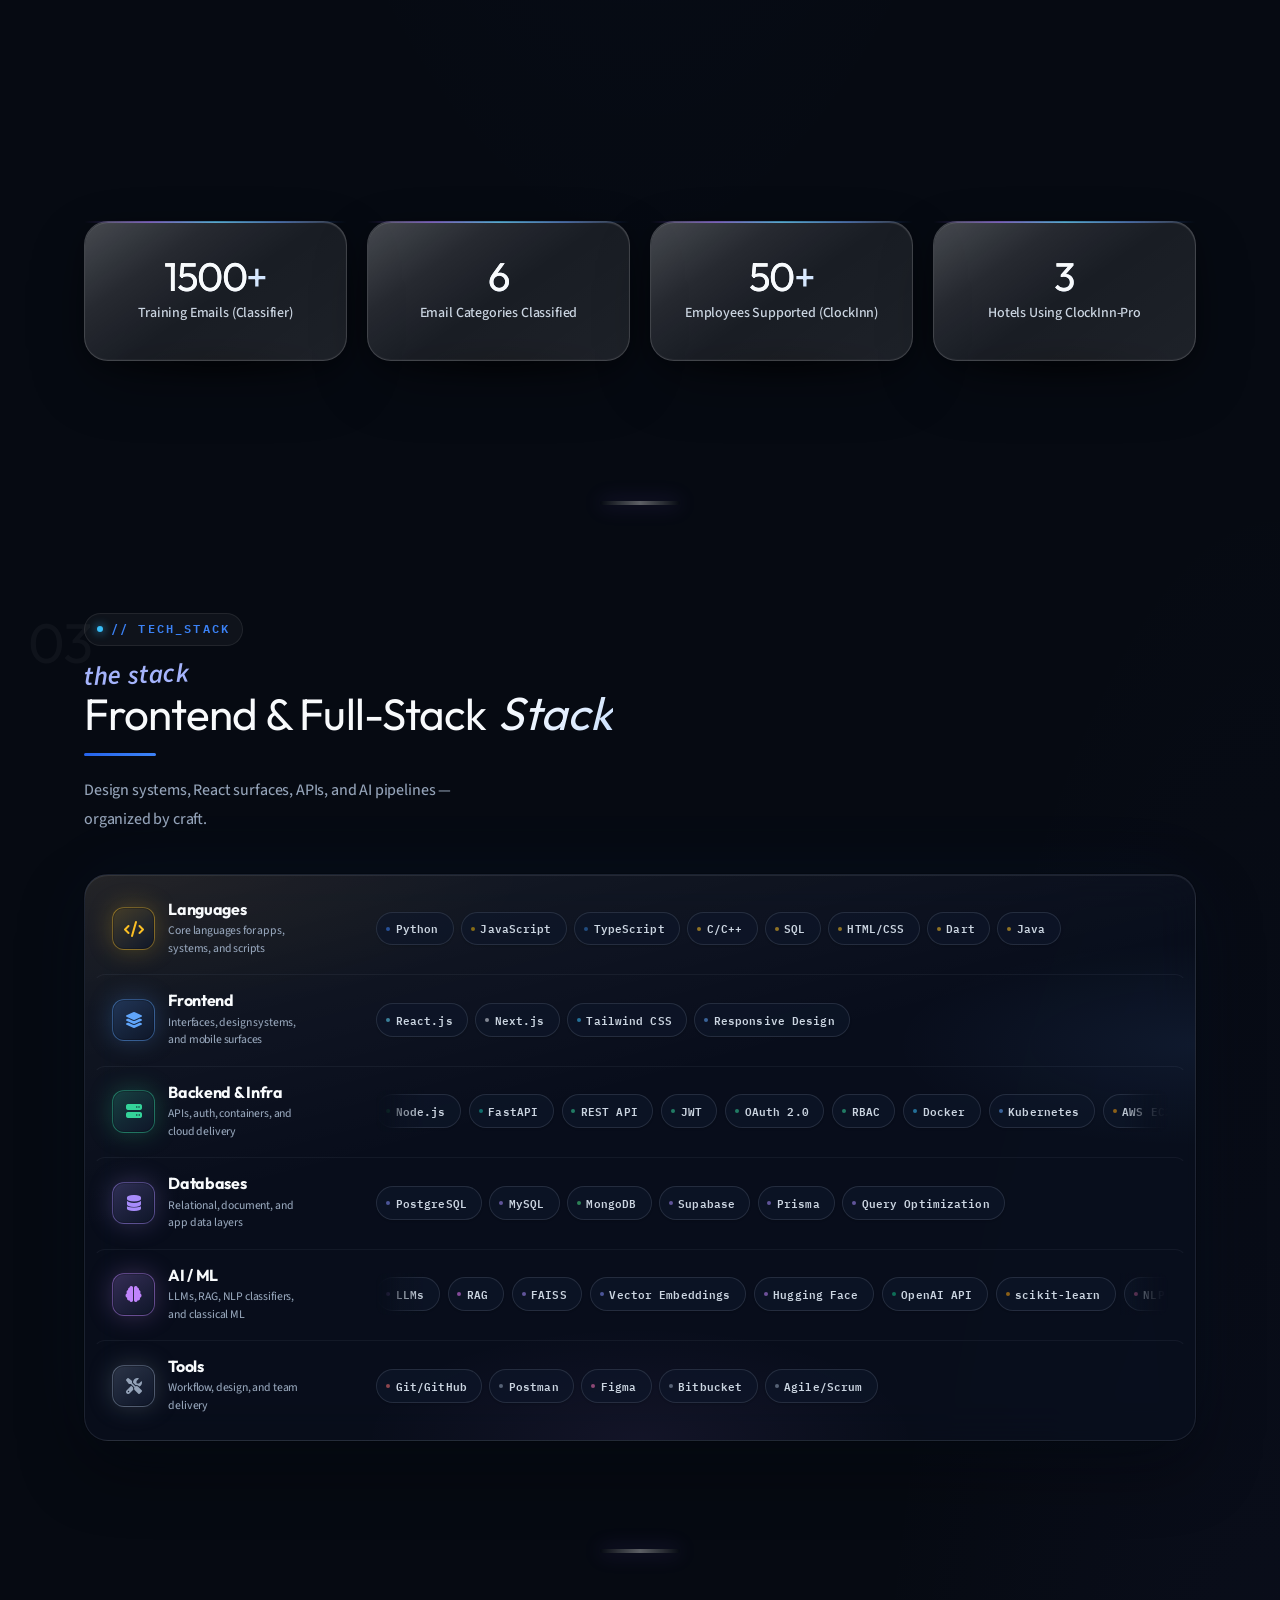
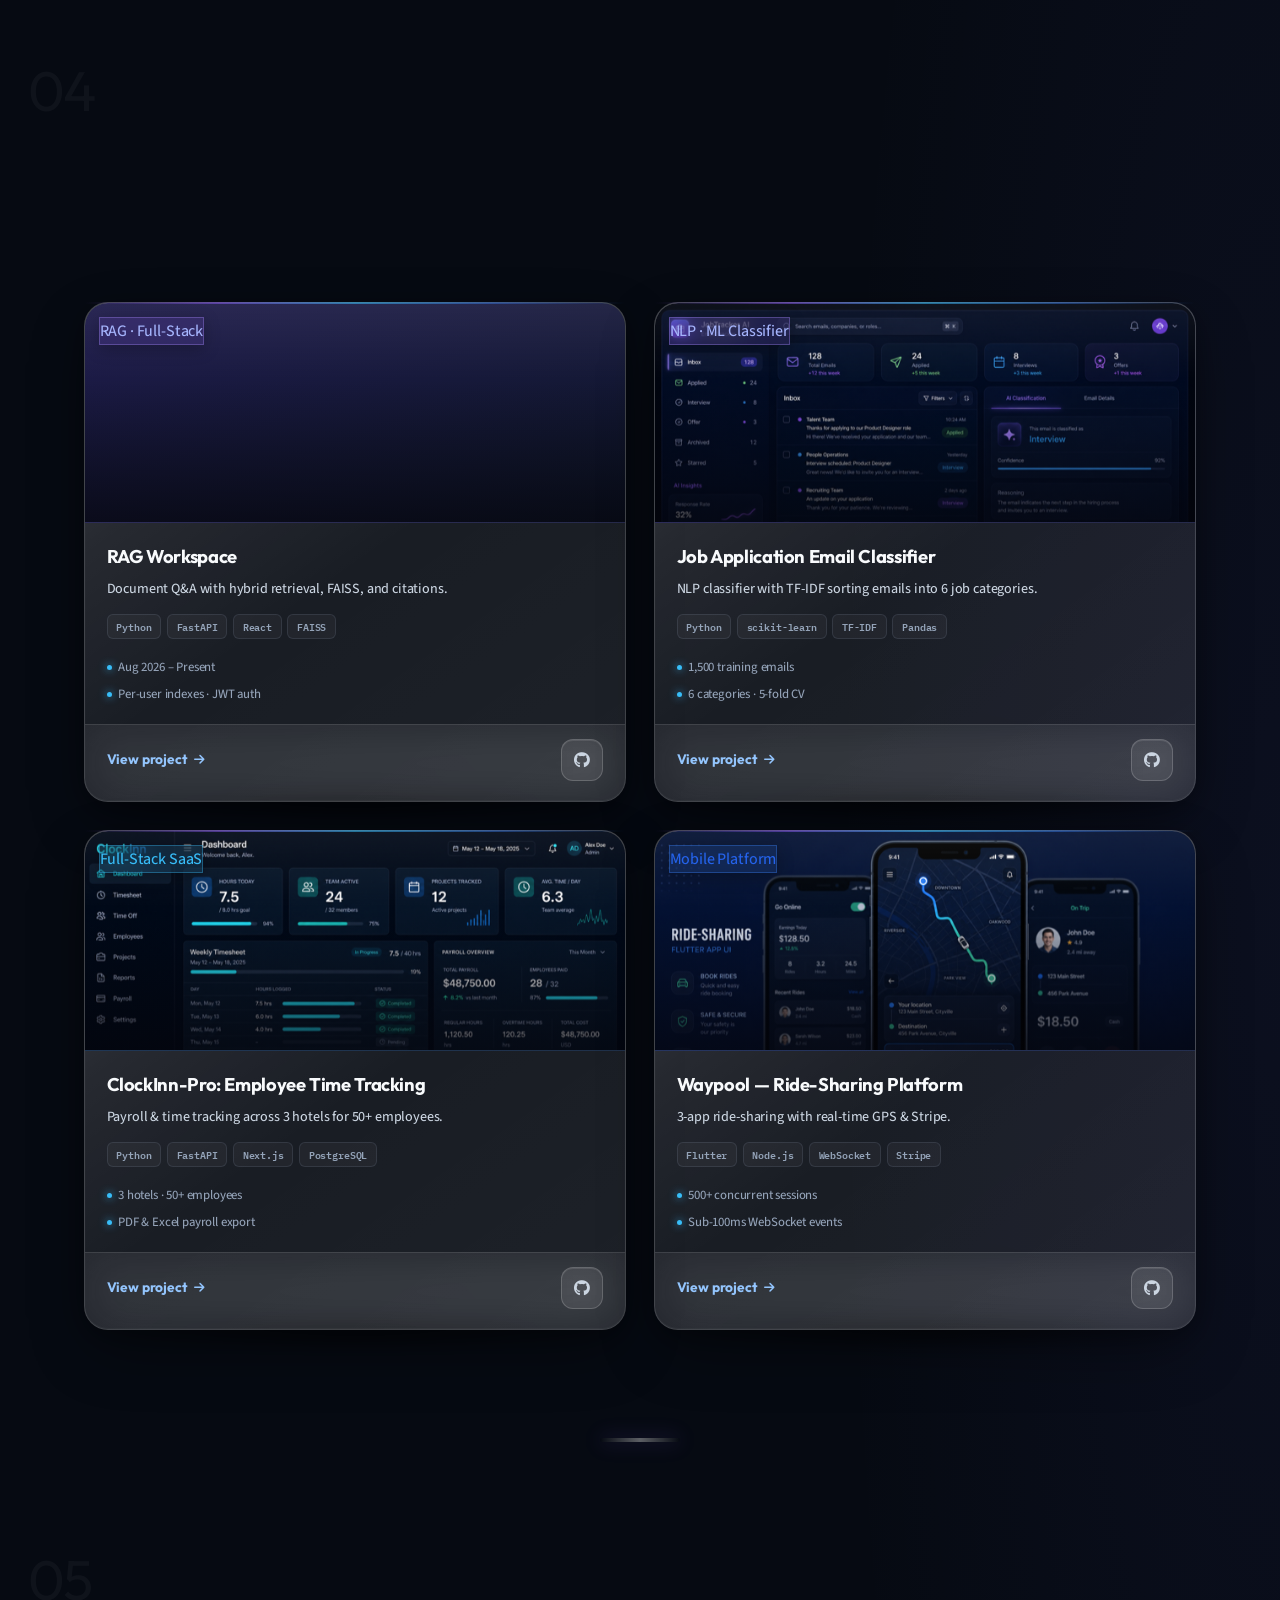
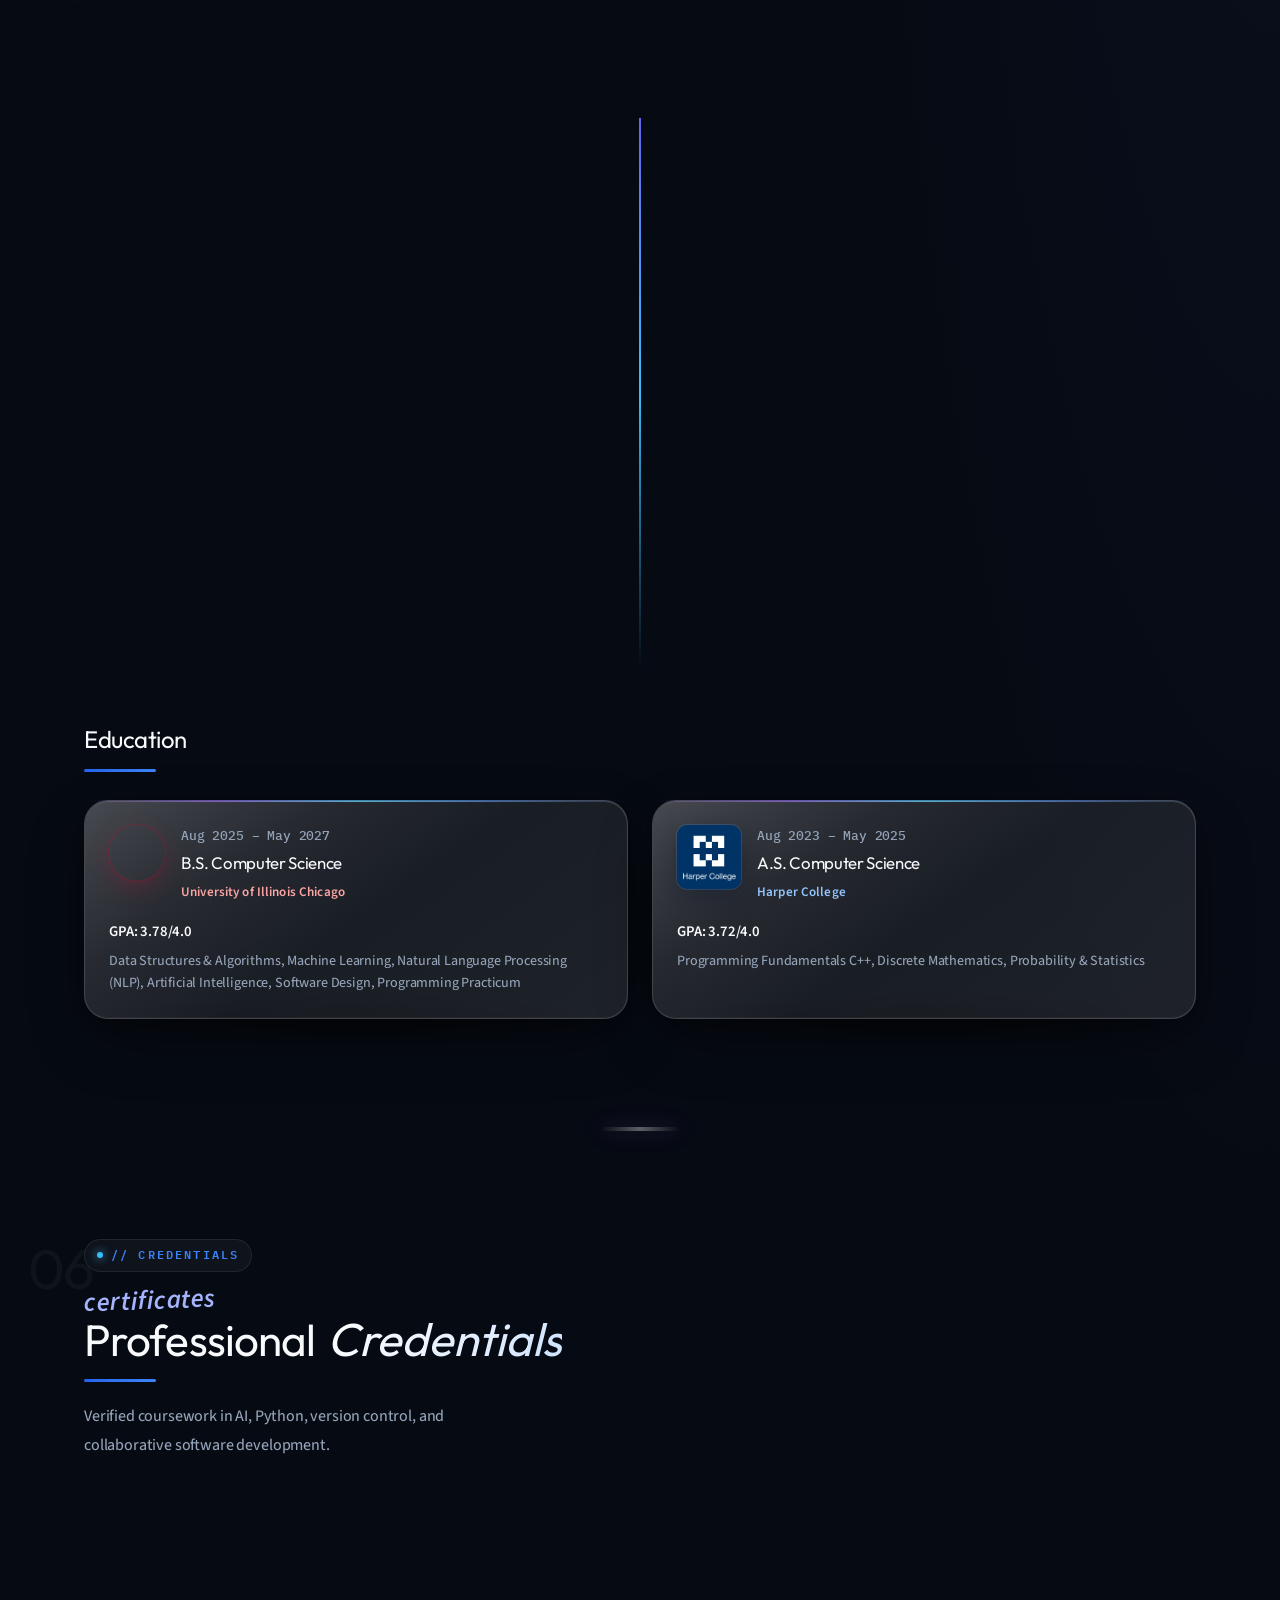
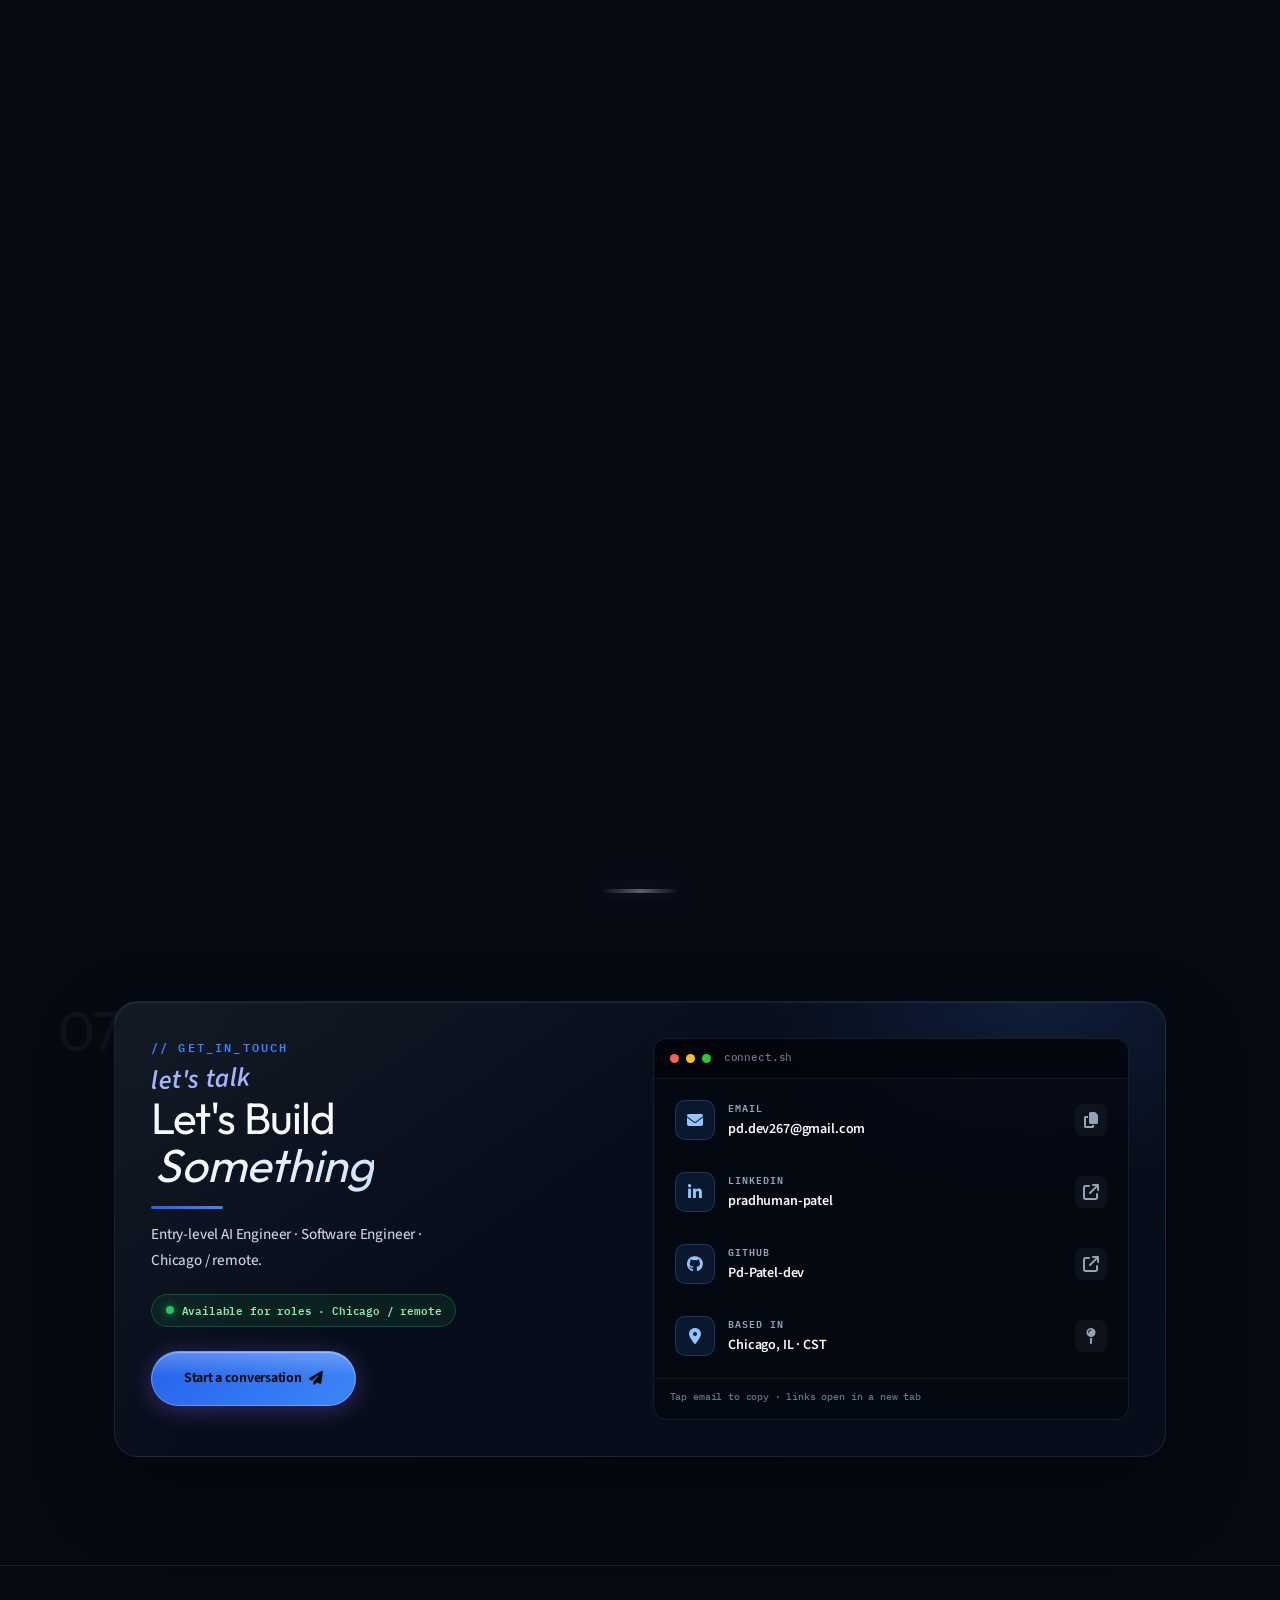
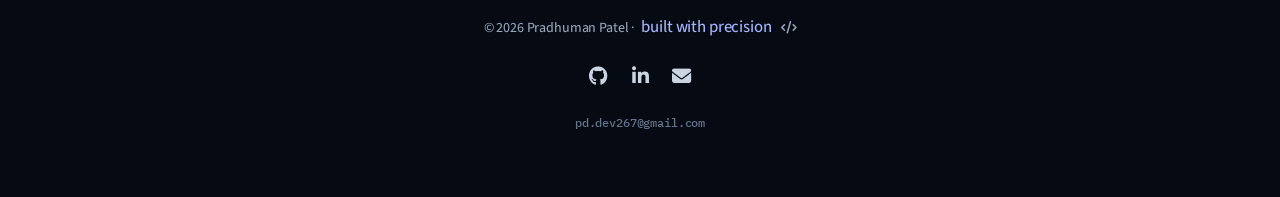
==== commit a6caf784: "Add RAG Workspace and sync portfolio metrics with updated resume. Co-authored-by: Cursor <cursoragen" ====
--- a/index.html
+++ b/index.html
@@ -80,12 +80,12 @@
                 <div class="card-3d-floor"></div>
                 <div class="card-3d-rim"></div>
                 <div class="card-3d-shine"></div>
-                <div class="card-3d-surface hero-badge" id="hero-badge"><i class="fa-solid fa-circle-check status-icon" aria-hidden="true"></i><span>Available for Internships &amp; SWE Roles</span></div>
+                <div class="card-3d-surface hero-badge" id="hero-badge"><i class="fa-solid fa-circle-check status-icon" aria-hidden="true"></i><span>Open to Entry-Level AI &amp; SWE Roles</span></div>
               </div>
             </div>
             <h1 class="hero-name" id="hero-name" aria-label="Pradhuman Patel"></h1>
             <p class="hero-subtitle" id="hero-subtitle"></p>
-            <p class="hero-bio" id="hero-bio">UI/UX craft · React/Next.js · Full-stack APIs · 3 shipped products</p>
+            <p class="hero-bio" id="hero-bio">AI systems · RAG &amp; NLP · Full-stack apps · Entry-level SWE / AI roles</p>
             <div class="hero-stack reveal" id="hero-stack">
               <span>React</span><span>TypeScript</span><span>Next.js</span><span>Node.js</span><span>FastAPI</span><span>PostgreSQL</span>
             </div>
@@ -140,9 +140,26 @@
       </header>
       <div class="about-grid">
         <div class="about-text reveal prose">
-          <p>I'm a CS student at UIC (May 2027) obsessed with <strong>pixel-perfect interfaces</strong> and <strong>full-stack systems that ship</strong>. I design and build end-to-end — React/Next.js surfaces with intentional motion, accessibility, and zero layout clash, backed by FastAPI &amp; Node APIs.</p>
-          <p>Three production apps in the wild: LLM email pipelines, payroll SaaS, and real-time ride-sharing. I care about crisp UX hierarchy, 60fps interactions, and measurable outcomes — 60–80% workflow cuts, 3× faster inference, 500+ concurrent sessions.</p>
-          <p>Looking for frontend-heavy SWE, full-stack, and AI engineer roles where craft and velocity both matter.</p>
+          <p>I'm a CS student at UIC (May 2027) building <strong>AI and full-stack applications</strong> with Python, FastAPI, React, and PostgreSQL. My work spans RAG, LLMs, vector search, NLP, and machine learning — from document Q&amp;A to email classification and production SaaS.</p>
+          <p>Recent projects include a <strong>RAG workspace</strong>, an NLP job-email classifier trained on <strong>1,500</strong> samples across <strong>6 categories</strong>, and <strong>ClockInn-Pro</strong> used across <strong>3 hotels</strong> for <strong>50+</strong> employees. At Amitron, I cut PCB document prep from ~3 hours to under 30 minutes.</p>
+          <p>Seeking entry-level AI Engineer or Software Engineer roles where I can ship reliable systems.</p>
+          <div class="about-skills" aria-label="AI and ML skills">
+            <p class="about-skills-label"><i class="fa-solid fa-brain" aria-hidden="true"></i> AI / ML focus</p>
+            <div class="about-skills-tags">
+              <span class="exp-tag">LLMs</span>
+              <span class="exp-tag">RAG</span>
+              <span class="exp-tag">FAISS</span>
+              <span class="exp-tag">Vector Embeddings</span>
+              <span class="exp-tag">Hugging Face</span>
+              <span class="exp-tag">OpenAI API</span>
+              <span class="exp-tag">scikit-learn</span>
+              <span class="exp-tag">NLP</span>
+              <span class="exp-tag">TF-IDF</span>
+              <span class="exp-tag">Pandas</span>
+              <span class="exp-tag">Machine Learning</span>
+              <span class="exp-tag">Model Evaluation</span>
+            </div>
+          </div>
           <div class="badges-row">
             <div class="card-scene" style="width:fit-content;">
               <div class="card-3d"><div class="card-3d-surface status-badge"><i class="fa-solid fa-location-dot"></i> Chicago, IL</div></div>
@@ -191,46 +208,46 @@
       </div>
       <div class="stats-grid">
         <div class="card-scene reveal">
-          <div class="card-3d stat-card-3d" data-target="91" data-suffix="%">
-            <div class="card-3d-floor"></div>
-            <div class="card-3d-rim"></div>
-            <div class="card-3d-shine"></div>
-            <div class="card-3d-surface">
-              <div class="stat-value"><span class="counter">0</span>%</div>
-              <p class="stat-label">ML Model Precision</p>
-            </div>
-          </div>
-        </div>
-        <div class="card-scene reveal reveal-delay-1">
-          <div class="card-3d stat-card-3d" data-target="3" data-suffix="x">
-            <div class="card-3d-floor"></div>
-            <div class="card-3d-rim"></div>
-            <div class="card-3d-shine"></div>
-            <div class="card-3d-surface">
-              <div class="stat-value"><span class="counter">0</span>x</div>
-              <p class="stat-label">Faster Inference (ONNX)</p>
-            </div>
-          </div>
-        </div>
-        <div class="card-scene reveal reveal-delay-2">
-          <div class="card-3d stat-card-3d" data-target="500" data-suffix="+">
+          <div class="card-3d stat-card-3d" data-target="1500" data-suffix="+">
             <div class="card-3d-floor"></div>
             <div class="card-3d-rim"></div>
             <div class="card-3d-shine"></div>
             <div class="card-3d-surface">
               <div class="stat-value"><span class="counter">0</span>+</div>
-              <p class="stat-label">Concurrent Sessions (Waypool)</p>
+              <p class="stat-label">Training Emails (Classifier)</p>
+            </div>
+          </div>
+        </div>
+        <div class="card-scene reveal reveal-delay-1">
+          <div class="card-3d stat-card-3d" data-target="6" data-suffix="">
+            <div class="card-3d-floor"></div>
+            <div class="card-3d-rim"></div>
+            <div class="card-3d-shine"></div>
+            <div class="card-3d-surface">
+              <div class="stat-value"><span class="counter">0</span></div>
+              <p class="stat-label">Email Categories Classified</p>
+            </div>
+          </div>
+        </div>
+        <div class="card-scene reveal reveal-delay-2">
+          <div class="card-3d stat-card-3d" data-target="50" data-suffix="+">
+            <div class="card-3d-floor"></div>
+            <div class="card-3d-rim"></div>
+            <div class="card-3d-shine"></div>
+            <div class="card-3d-surface">
+              <div class="stat-value"><span class="counter">0</span>+</div>
+              <p class="stat-label">Employees Supported (ClockInn)</p>
             </div>
           </div>
         </div>
         <div class="card-scene reveal reveal-delay-3">
-          <div class="card-3d stat-card-3d" data-target="80" data-suffix="%">
+          <div class="card-3d stat-card-3d" data-target="3" data-suffix="">
             <div class="card-3d-floor"></div>
             <div class="card-3d-rim"></div>
             <div class="card-3d-shine"></div>
             <div class="card-3d-surface">
-              <div class="stat-value"><span class="counter">0</span>%</div>
-              <p class="stat-label">Admin Effort Reduced (ClockInn)</p>
+              <div class="stat-value"><span class="counter">0</span></div>
+              <p class="stat-label">Hotels Using ClockInn-Pro</p>
             </div>
           </div>
         </div>
@@ -261,6 +278,48 @@
       <div class="projects-stage">
       <div class="projects-grid">
         <div class="card-scene project-scene reveal">
+          <article class="card-3d project-card-3d">
+            <div class="card-3d-floor"></div>
+            <div class="card-3d-rim"></div>
+            <div class="card-3d-shine"></div>
+            <div class="card-3d-surface">
+              <a href="projects/rag-workspace.html" class="card-main-link">
+                <figure class="card-visual card-visual-ai">
+                  <img
+                    src="assets/projects/rag-workspace-thumb.png"
+                    srcset="assets/projects/rag-workspace-thumb.png 640w, assets/projects/rag-workspace.png 1200w"
+                    sizes="(max-width: 640px) 88vw, (max-width: 1024px) 50vw, 50vw"
+                    alt="RAG Workspace — document upload and management dashboard"
+                    width="640"
+                    height="400"
+                    loading="lazy"
+                    decoding="async"
+                  >
+                  <span class="card-visual-shine" aria-hidden="true"></span>
+                  <span class="project-badge badge-ai">RAG · Full-Stack</span>
+                </figure>
+                <div class="card-body">
+                  <h3>RAG Workspace</h3>
+                  <p>Document Q&amp;A with hybrid retrieval, FAISS, and citations.</p>
+                  <ul class="project-tech" aria-label="Technologies">
+                    <li>Python</li><li>FastAPI</li><li>React</li><li>FAISS</li>
+                  </ul>
+                  <ul class="project-metrics">
+                    <li>Aug 2026 – Present</li>
+                    <li>Per-user indexes · JWT auth</li>
+                  </ul>
+                </div>
+              </a>
+              <div class="card-footer">
+                <a href="projects/rag-workspace.html" class="card-cta interactive">View project <i class="fa-solid fa-arrow-right"></i></a>
+                <div class="card-actions">
+                  <a href="https://github.com/Pd-Patel-dev" class="card-action-btn interactive" target="_blank" rel="noopener noreferrer" aria-label="GitHub"><i class="fa-brands fa-github"></i></a>
+                </div>
+              </div>
+            </div>
+          </article>
+        </div>
+        <div class="card-scene project-scene reveal reveal-delay-1">
           <article class="card-3d project-card-3d">
             <div class="card-3d-floor"></div>
             <div class="card-3d-rim"></div>
@@ -279,17 +338,17 @@
                     decoding="async"
                   >
                   <span class="card-visual-shine" aria-hidden="true"></span>
-                  <span class="project-badge badge-ai">AI/ML Pipeline</span>
+                  <span class="project-badge badge-ai">NLP · ML Classifier</span>
                 </figure>
                 <div class="card-body">
-                  <h3>AI-Powered Job Application Email Tracker</h3>
-                  <p>3-stage email classification: rules → BERT → LLM fallback.</p>
+                  <h3>Job Application Email Classifier</h3>
+                  <p>NLP classifier with TF-IDF sorting emails into 6 job categories.</p>
                   <ul class="project-tech" aria-label="Technologies">
-                    <li>Python</li><li>BERT</li><li>FastAPI</li><li>ONNX</li>
+                    <li>Python</li><li>scikit-learn</li><li>TF-IDF</li><li>Pandas</li>
                   </ul>
                   <ul class="project-metrics">
-                    <li>91% precision · 10K+ samples</li>
-                    <li>3× faster ONNX inference</li>
+                    <li>1,500 training emails</li>
+                    <li>6 categories · 5-fold CV</li>
                   </ul>
                 </div>
               </a>
@@ -302,7 +361,7 @@
             </div>
           </article>
         </div>
-        <div class="card-scene project-scene reveal reveal-delay-1">
+        <div class="card-scene project-scene reveal reveal-delay-2">
           <article class="card-3d project-card-3d">
             <div class="card-3d-floor"></div>
             <div class="card-3d-rim"></div>
@@ -313,7 +372,7 @@
                   <img
                     src="assets/projects/clockinn-thumb.png"
                     srcset="assets/projects/clockinn-thumb.png 640w, assets/projects/clockinn.jpg 1200w"
-                    sizes="(max-width: 640px) 88vw, (max-width: 1024px) 50vw, 33vw"
+                    sizes="(max-width: 640px) 88vw, (max-width: 1024px) 50vw, 50vw"
                     alt="ClockInn Pro — time tracking dashboard"
                     width="640"
                     height="400"
@@ -325,13 +384,13 @@
                 </figure>
                 <div class="card-body">
                   <h3>ClockInn-Pro: Employee Time Tracking</h3>
-                  <p>Payroll & time-tracking SaaS for teams up to 50.</p>
+                  <p>Payroll &amp; time tracking across 3 hotels for 50+ employees.</p>
                   <ul class="project-tech" aria-label="Technologies">
-                    <li>React</li><li>Node.js</li><li>PostgreSQL</li><li>JWT</li>
+                    <li>Python</li><li>FastAPI</li><li>Next.js</li><li>PostgreSQL</li>
                   </ul>
                   <ul class="project-metrics">
-                    <li>80% less admin effort</li>
-                    <li>Zero auth incidents</li>
+                    <li>3 hotels · 50+ employees</li>
+                    <li>PDF &amp; Excel payroll export</li>
                   </ul>
                 </div>
               </a>
@@ -344,7 +403,7 @@
             </div>
           </article>
         </div>
-        <div class="card-scene project-scene reveal reveal-delay-2">
+        <div class="card-scene project-scene reveal reveal-delay-3">
           <article class="card-3d project-card-3d">
             <div class="card-3d-floor"></div>
             <div class="card-3d-rim"></div>
@@ -355,7 +414,7 @@
                   <img
                     src="assets/projects/waypool-thumb.png"
                     srcset="assets/projects/waypool-thumb.png 640w, assets/projects/waypool.jpg 1200w"
-                    sizes="(max-width: 640px) 88vw, (max-width: 1024px) 50vw, 33vw"
+                    sizes="(max-width: 640px) 88vw, (max-width: 1024px) 50vw, 50vw"
                     alt="Waypool — ride-sharing mobile apps"
                     width="640"
                     height="400"
@@ -407,7 +466,7 @@
               <div class="card-3d-rim"></div>
               <div class="card-3d-shine"></div>
               <div class="card-3d-surface">
-            <p class="exp-meta">Sept 2024 – Mar 2025 · Elk Grove Village, IL</p>
+            <p class="exp-meta">April 2026 – Aug 2026 · Elk Grove Village, IL</p>
             <h3>Software Engineering Intern — Amitron Corporation</h3>
             <div class="exp-tags">
               <span class="exp-tag">React</span>
@@ -416,10 +475,9 @@
               <span class="exp-tag">ERP Integration</span>
             </div>
             <ul>
-              <li>Reduced PCB job document generation time by 60% — from ~3 hrs to &lt;30 min</li>
-              <li>Built Node.js REST APIs normalizing ERP data as structured JSON</li>
-              <li>Reduced data inconsistency incidents by 40% via structured validation</li>
-              <li>Drove end-to-end delivery of 3 internal tooling features, cutting deployment cycle by 30%</li>
+              <li>Built a React and TypeScript app connected to internal ERP data that reduced PCB job document preparation from ~3 hours to under 30 minutes</li>
+              <li>Developed Node.js REST APIs that converted ERP data into structured JSON with validation and error handling for job setup, labeling, and documents</li>
+              <li>Delivered 3 internal software features from requirements through production with engineering and operations teams</li>
             </ul>
               </div>
             </div>
@@ -452,7 +510,7 @@
                   </div>
                 </div>
                 <p class="edu-gpa">GPA: 3.78/4.0</p>
-                <p class="edu-courses">Data Structures & Algorithms, Machine Learning, NLP, AI, Software Design</p>
+                <p class="edu-courses">Data Structures &amp; Algorithms, Machine Learning, Natural Language Processing (NLP), Artificial Intelligence, Software Design, Programming Practicum</p>
               </div>
             </div>
           </div>
@@ -613,7 +671,7 @@
             <p class="section-label reveal">// get_in_touch</p>
             <span class="section-flourish reveal">let's talk</span>
             <h2 class="section-heading reveal">Let's Build <span class="heading-hand">Something</span></h2>
-            <p class="contact-sub reveal">Frontend &middot; full-stack &middot; AI systems &middot; internships &amp; SWE roles starting 2026.</p>
+            <p class="contact-sub reveal">Entry-level AI Engineer &middot; Software Engineer &middot; Chicago / remote.</p>
             <div class="contact-status reveal" role="status">
               <span class="contact-status-dot" aria-hidden="true"></span>
               <span>Available for roles &middot; Chicago / remote</span>
--- a/css/home.css
+++ b/css/home.css
@@ -354,6 +354,35 @@
 }
 .about-text p strong { color: var(--text-primary); font-weight: 600; }
 
+.about-skills {
+  margin: 1.35rem 0 0.25rem;
+}
+
+.about-skills-label {
+  display: inline-flex;
+  align-items: center;
+  gap: 0.45rem;
+  margin: 0 0 0.75rem !important;
+  font-family: var(--font-mono);
+  font-size: 0.72rem;
+  font-weight: 600;
+  letter-spacing: 0.08em;
+  text-transform: uppercase;
+  color: var(--accent-violet-light);
+}
+
+.about-skills-tags {
+  display: flex;
+  flex-wrap: wrap;
+  gap: 0.45rem;
+}
+
+.about-skills-tags .exp-tag {
+  color: var(--text-secondary);
+  background: rgba(139, 92, 246, 0.1);
+  border-color: rgba(139, 92, 246, 0.28);
+}
+
 .badges-row {
   display: flex;
   flex-wrap: wrap;
--- a/css/projects-showcase.css
+++ b/css/projects-showcase.css
@@ -11,12 +11,12 @@
 
 .projects-grid {
   display: grid;
-  grid-template-columns: repeat(3, 1fr);
+  grid-template-columns: repeat(2, 1fr);
   gap: 1.75rem;
   align-items: stretch;
 }
 
-@media (max-width: 1024px) {
+@media (max-width: 768px) {
   .projects-grid {
     grid-template-columns: 1fr;
     max-width: 520px;
